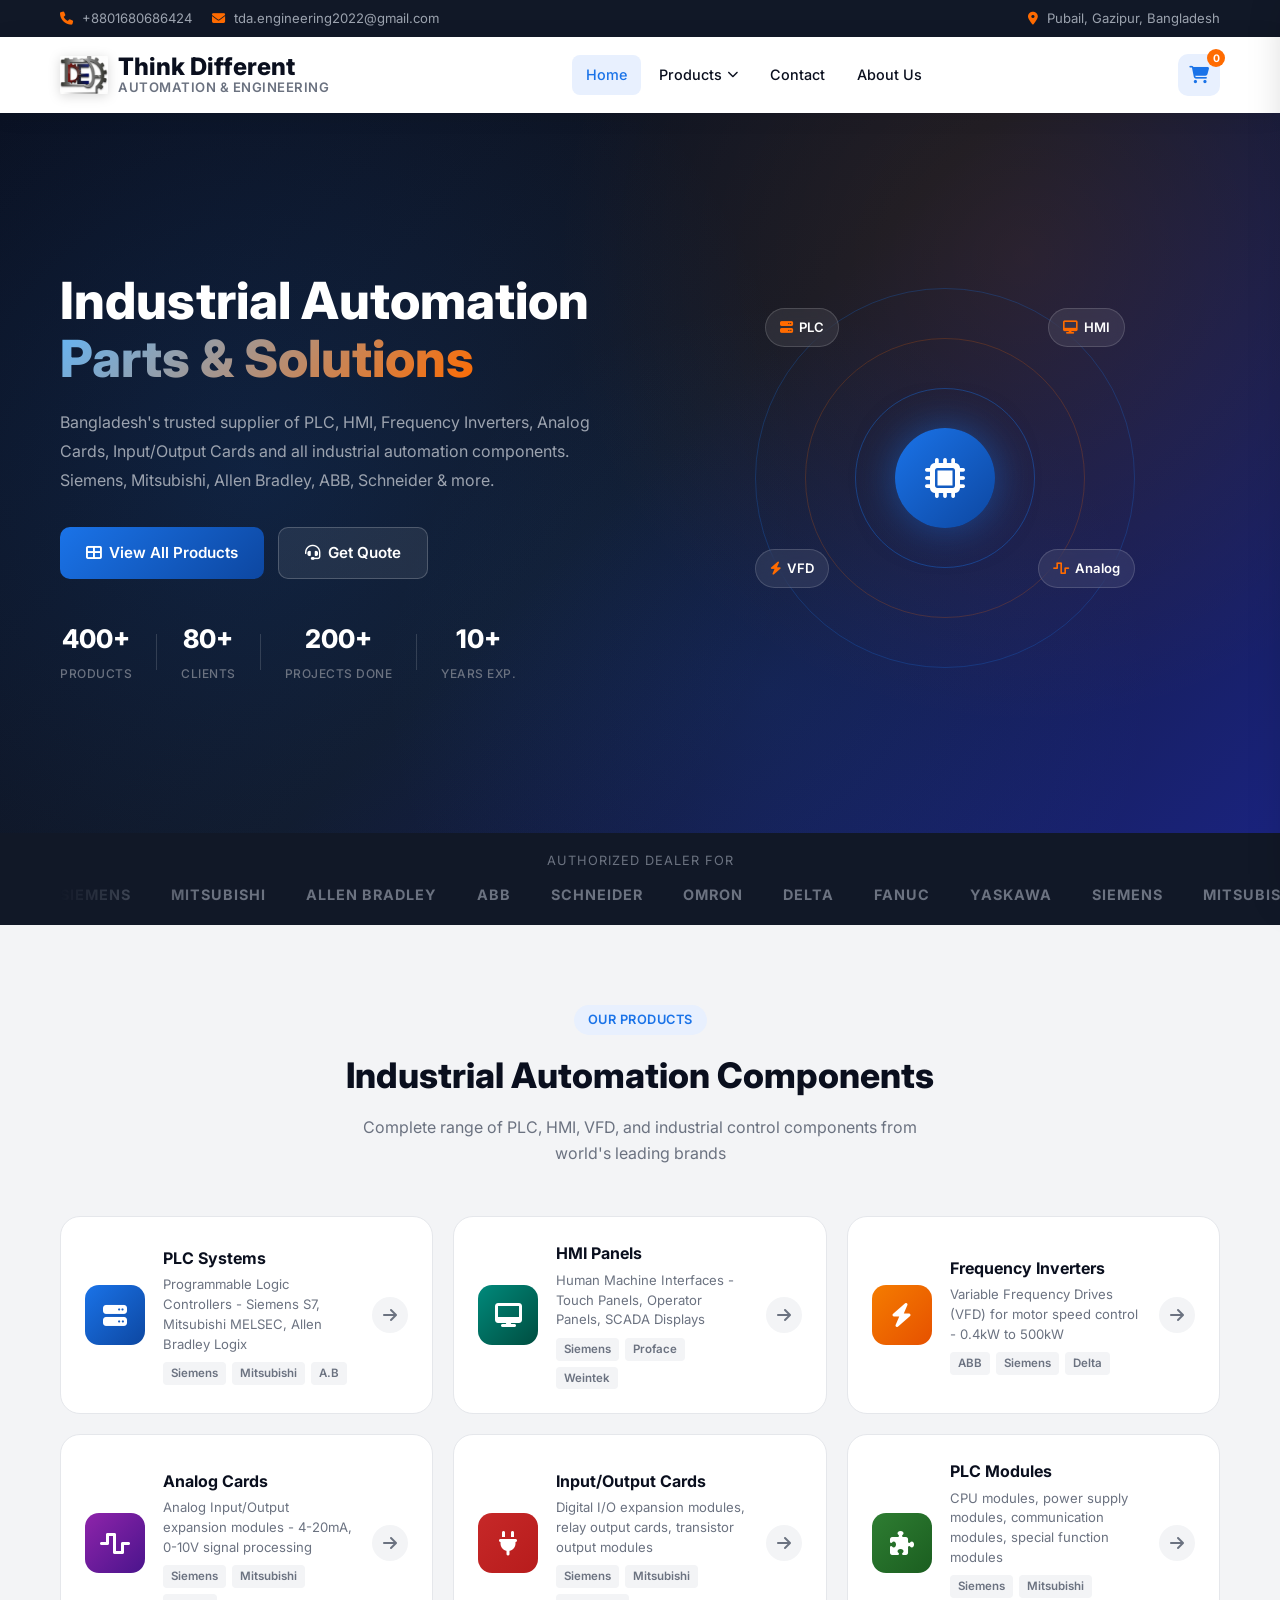
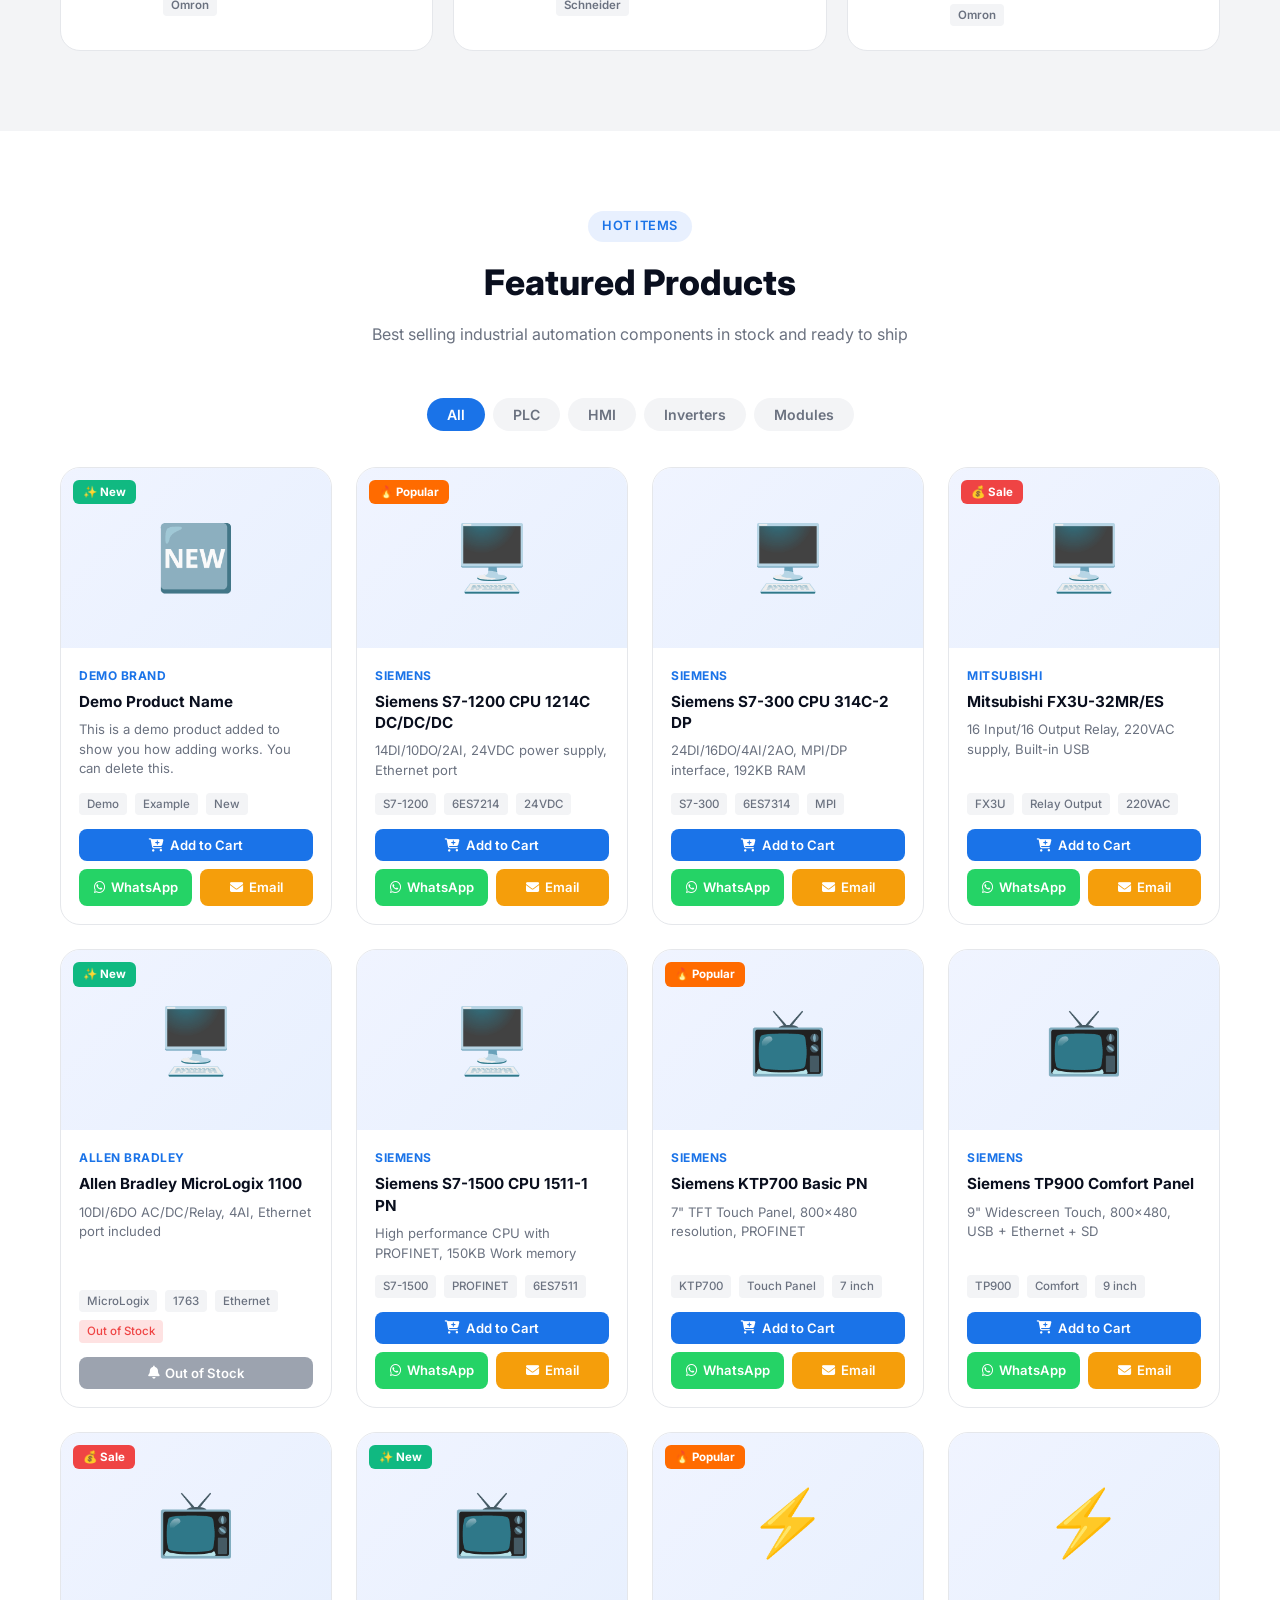
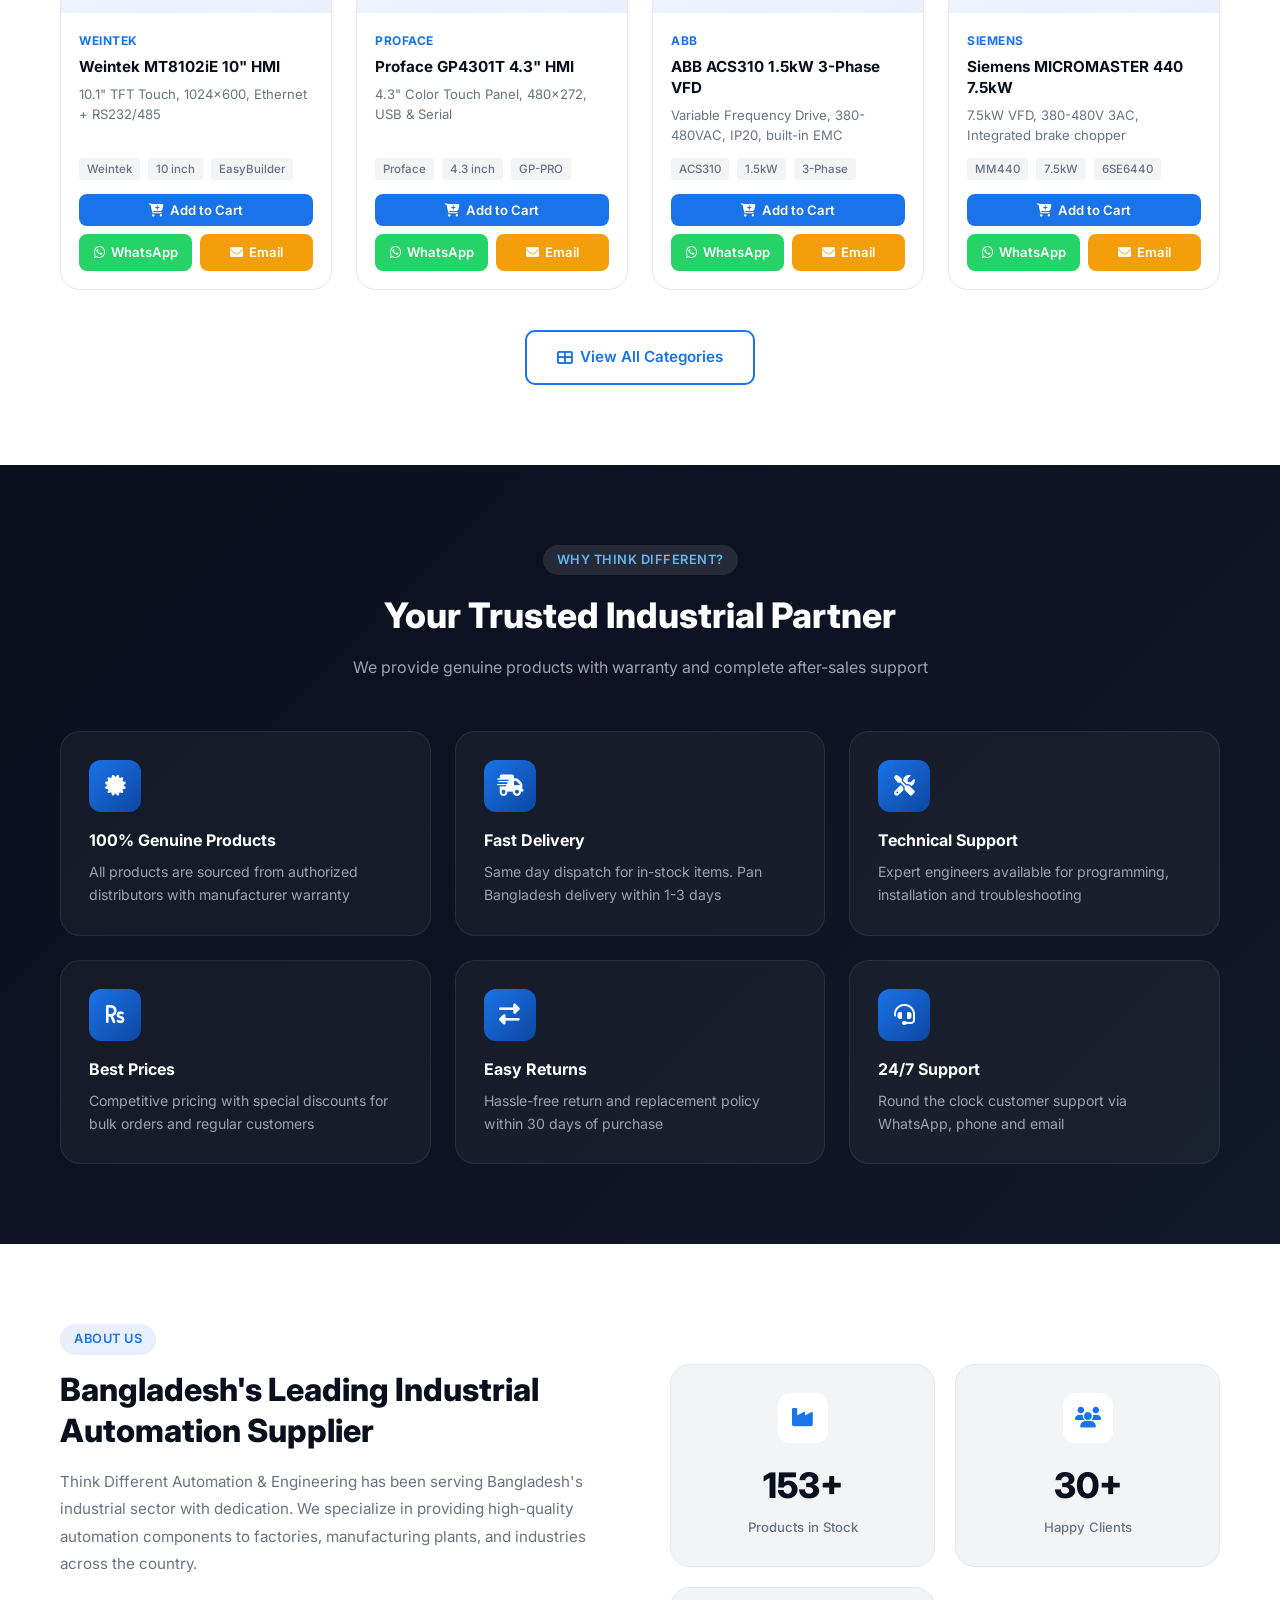
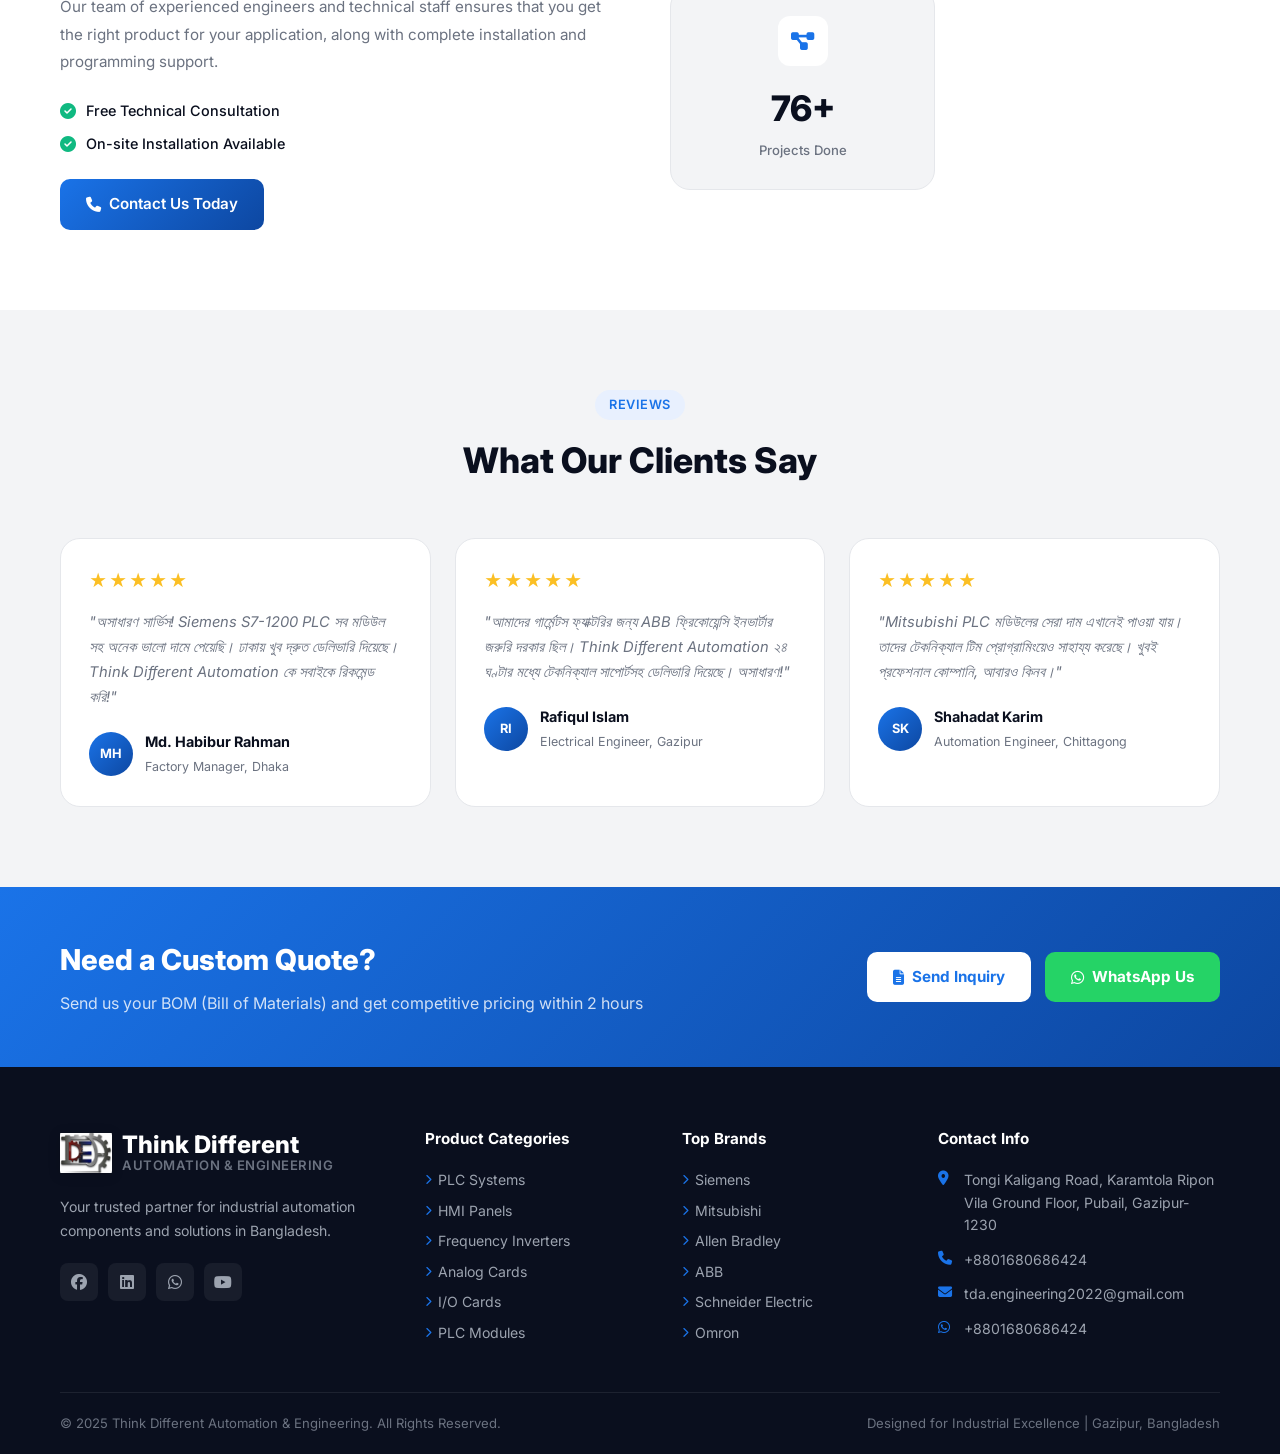
==== index.html @ ac88e345 "Fix bugs: duplicate div, missing section tag, add About Us nav, fix Maps link" ====
<!DOCTYPE html>
<html lang="en">

<head>
    <meta charset="UTF-8">
    <meta name="viewport" content="width=device-width, initial-scale=1.0">
    <title>Think Different Automation & Engineering - PLC, HMI & Industrial Automation Parts</title>
    <link rel="stylesheet" href="css/style.css">
    <link rel="stylesheet" href="https://cdn.jsdelivr.net/npm/@fortawesome/fontawesome-free@6.4.0/css/all.min.css">
    <link href="https://fonts.googleapis.com/css2?family=Inter:wght@300;400;500;600;700;800&display=swap"
        rel="stylesheet">
</head>

<body>

    <!-- Top Bar -->
    <div class="top-bar">
        <div class="container">
            <div class="top-bar-left">
                <span><i class="fas fa-phone"></i> +8801680686424</span>
                <span><i class="fas fa-envelope"></i> tda.engineering2022@gmail.com</span>
            </div>
            <div class="top-bar-right">
                <span><i class="fas fa-map-marker-alt"></i> Pubail, Gazipur, Bangladesh</span>

            </div>
        </div>
    </div>

    <!-- Header -->
    <header class="header" id="header">
        <div class="container">
            <div class="header-inner">
                <div class="logo">
                    <img src="images/logo.png" alt="Think Different Automation & Engineering Logo" class="logo-img">
                    <div class="logo-text">
                        <span class="logo-main">Think Different</span>
                        <span class="logo-sub">Automation & Engineering</span>
                    </div>
                </div>

                <nav class="navbar" id="navbar">
                    <ul class="nav-list">
                        <li><a href="index.html" class="nav-link active">Home</a></li>
                        <li class="dropdown">
                            <a href="#categories" class="nav-link">Products <i class="fas fa-chevron-down"></i></a>
                            <ul class="dropdown-menu">
                                <li><a href="#categories"><i class="fas fa-server"></i> PLC Systems</a></li>
                                <li><a href="#categories"><i class="fas fa-desktop"></i> HMI Panels</a></li>
                                <li><a href="#categories"><i class="fas fa-bolt"></i> Frequency
                                        Inverters</a></li>
                                <li><a href="#categories"><i class="fas fa-wave-square"></i> Analog
                                        Cards</a></li>
                                <li><a href="#categories"><i class="fas fa-plug"></i> Input/Output Cards</a>
                                </li>
                                <li><a href="#categories"><i class="fas fa-puzzle-piece"></i> PLC
                                        Modules</a></li>
                            </ul>
                        </li>
                        <li><a href="contact.html" class="nav-link">Contact</a></li>
                        <li><a href="#about" class="nav-link">About Us</a></li>
                    </ul>
                </nav>

                <div class="header-actions">
                    <button class="cart-btn" onclick="toggleCart()">
                        <i class="fas fa-shopping-cart"></i>
                        <span class="cart-count" id="cart-count">0</span>
                    </button>
                    <button class="menu-toggle" id="menu-toggle" onclick="toggleMenu()">
                        <i class="fas fa-bars"></i>
                    </button>
                </div>
            </div>
        </div>
    </header>

    <!-- Cart Sidebar -->
    <div class="cart-overlay" id="cart-overlay" onclick="toggleCart()"></div>
    <div class="cart-sidebar" id="cart-sidebar">
        <div class="cart-header">
            <h3><i class="fas fa-shopping-cart"></i> Your Cart</h3>
            <button onclick="toggleCart()"><i class="fas fa-times"></i></button>
        </div>
        <div class="cart-items" id="cart-items">
            <div class="cart-empty">
                <i class="fas fa-box-open"></i>
                <p>Your cart is empty</p>
            </div>
        </div>
        <div class="cart-footer" id="cart-footer" style="display:none;">
            <div class="cart-total">
                <span>Total:</span>
                <span id="cart-total-price">BDT 0</span>
            </div>
            <button class="btn-checkout" onclick="requestQuote()">
                <i class="fas fa-file-invoice"></i> Request Quote
            </button>
        </div>
    </div>

    <!-- Hero Section -->
    <section class="hero">
        <div class="hero-bg-animation"></div>
        <div class="container">
            <div class="hero-content">
                <div class="hero-badge" style="display:none;">
                    <i class="fas fa-certificate"></i> Authorized Dealer & Distributor
                </div>
                <h1 class="hero-title">
                    Industrial Automation<br>
                    <span class="gradient-text">Parts & Solutions</span>
                </h1>
                <p class="hero-desc">
                    Bangladesh's trusted supplier of PLC, HMI, Frequency Inverters, Analog Cards,
                    Input/Output Cards and all industrial automation components.
                    Siemens, Mitsubishi, Allen Bradley, ABB, Schneider & more.
                </p>
                <div class="hero-btns">
                    <a href="#categories" class="btn-primary">
                        <i class="fas fa-th-large"></i> View All Products
                    </a>
                    <a href="contact.html" class="btn-secondary">
                        <i class="fas fa-headset"></i> Get Quote
                    </a>
                </div>
                <div class="hero-stats">
                    <div class="stat">
                        <span class="stat-num">400+</span>
                        <span class="stat-label">Products</span>
                    </div>
                    <div class="stat-divider"></div>
                    <div class="stat">
                        <span class="stat-num">80+</span>
                        <span class="stat-label">Clients</span>
                    </div>
                    <div class="stat-divider"></div>
                    <div class="stat">
                        <span class="stat-num">200+</span>
                        <span class="stat-label">Projects Done</span>
                    </div>
                    <div class="stat-divider"></div>
                    <div class="stat">
                        <span class="stat-num">10+</span>
                        <span class="stat-label">Years Exp.</span>
                    </div>
                </div>
            </div>
            <div class="hero-visual">
                <div class="hero-circle">
                    <div class="circle-ring ring1"></div>
                    <div class="circle-ring ring2"></div>
                    <div class="circle-ring ring3"></div>
                    <div class="hero-icon-center">
                        <i class="fas fa-microchip"></i>
                    </div>
                    <div class="floating-badge fb1"><i class="fas fa-server"></i> PLC</div>
                    <div class="floating-badge fb2"><i class="fas fa-desktop"></i> HMI</div>
                    <div class="floating-badge fb3"><i class="fas fa-bolt"></i> VFD</div>
                    <div class="floating-badge fb4"><i class="fas fa-wave-square"></i> Analog</div>
                </div>
            </div>
        </div>
    </section>

    <!-- Brands Bar -->
    <section class="brands-bar">
        <div class="container">
            <p class="brands-title">Authorized Dealer For</p>
            <div class="brands-scroll">
                <div class="brand-item">Siemens</div>
                <div class="brand-item">Mitsubishi</div>
                <div class="brand-item">Allen Bradley</div>
                <div class="brand-item">ABB</div>
                <div class="brand-item">Schneider</div>
                <div class="brand-item">Omron</div>
                <div class="brand-item">Delta</div>
                <div class="brand-item">Fanuc</div>
                <div class="brand-item">Yaskawa</div>
                <div class="brand-item">Siemens</div>
                <div class="brand-item">Mitsubishi</div>
                <div class="brand-item">Allen Bradley</div>
            </div>
        </div>
    </section>

    <!-- Product Categories -->
    <section class="categories" id="categories">
        <div class="container">
            <div class="section-header">
                <span class="section-badge">Our Products</span>
                <h2>Industrial Automation Components</h2>
                <p>Complete range of PLC, HMI, VFD, and industrial control components from world's leading brands</p>
            </div>
            <div class="categories-grid">

                <div class="cat-card" onclick="window.location='#categories'">
                    <div class="cat-icon" style="background: linear-gradient(135deg, #1a73e8, #0d47a1)">
                        <i class="fas fa-server"></i>
                    </div>
                    <div class="cat-info">
                        <h3>PLC Systems</h3>
                        <p>Programmable Logic Controllers - Siemens S7, Mitsubishi MELSEC, Allen Bradley Logix</p>
                        <div class="cat-brands">
                            <span>Siemens</span><span>Mitsubishi</span><span>A.B</span>
                        </div>
                    </div>
                    <div class="cat-arrow"><i class="fas fa-arrow-right"></i></div>
                </div>

                <div class="cat-card" onclick="window.location='#categories'">
                    <div class="cat-icon" style="background: linear-gradient(135deg, #00897b, #004d40)">
                        <i class="fas fa-desktop"></i>
                    </div>
                    <div class="cat-info">
                        <h3>HMI Panels</h3>
                        <p>Human Machine Interfaces - Touch Panels, Operator Panels, SCADA Displays</p>
                        <div class="cat-brands">
                            <span>Siemens</span><span>Proface</span><span>Weintek</span>
                        </div>
                    </div>
                    <div class="cat-arrow"><i class="fas fa-arrow-right"></i></div>
                </div>

                <div class="cat-card" onclick="window.location='#categories'">
                    <div class="cat-icon" style="background: linear-gradient(135deg, #f57c00, #e65100)">
                        <i class="fas fa-bolt"></i>
                    </div>
                    <div class="cat-info">
                        <h3>Frequency Inverters</h3>
                        <p>Variable Frequency Drives (VFD) for motor speed control - 0.4kW to 500kW</p>
                        <div class="cat-brands">
                            <span>ABB</span><span>Siemens</span><span>Delta</span>
                        </div>
                    </div>
                    <div class="cat-arrow"><i class="fas fa-arrow-right"></i></div>
                </div>

                <div class="cat-card" onclick="window.location='#categories'">
                    <div class="cat-icon" style="background: linear-gradient(135deg, #8e24aa, #4a148c)">
                        <i class="fas fa-wave-square"></i>
                    </div>
                    <div class="cat-info">
                        <h3>Analog Cards</h3>
                        <p>Analog Input/Output expansion modules - 4-20mA, 0-10V signal processing</p>
                        <div class="cat-brands">
                            <span>Siemens</span><span>Mitsubishi</span><span>Omron</span>
                        </div>
                    </div>
                    <div class="cat-arrow"><i class="fas fa-arrow-right"></i></div>
                </div>

                <div class="cat-card" onclick="window.location='#categories'">
                    <div class="cat-icon" style="background: linear-gradient(135deg, #c62828, #b71c1c)">
                        <i class="fas fa-plug"></i>
                    </div>
                    <div class="cat-info">
                        <h3>Input/Output Cards</h3>
                        <p>Digital I/O expansion modules, relay output cards, transistor output modules</p>
                        <div class="cat-brands">
                            <span>Siemens</span><span>Mitsubishi</span><span>Schneider</span>
                        </div>
                    </div>
                    <div class="cat-arrow"><i class="fas fa-arrow-right"></i></div>
                </div>

                <div class="cat-card" onclick="window.location='#categories'">
                    <div class="cat-icon" style="background: linear-gradient(135deg, #2e7d32, #1b5e20)">
                        <i class="fas fa-puzzle-piece"></i>
                    </div>
                    <div class="cat-info">
                        <h3>PLC Modules</h3>
                        <p>CPU modules, power supply modules, communication modules, special function modules</p>
                        <div class="cat-brands">
                            <span>Siemens</span><span>Mitsubishi</span><span>Omron</span>
                        </div>
                    </div>
                    <div class="cat-arrow"><i class="fas fa-arrow-right"></i></div>
                </div>

            </div>
        </div>
    </section>

    <!-- Featured Products -->
    <section class="featured-products" id="products">
        <div class="container">
            <div class="section-header">
                <span class="section-badge">Hot Items</span>
                <h2>Featured Products</h2>
                <p>Best selling industrial automation components in stock and ready to ship</p>
            </div>
            <div class="filter-tabs">
                <button class="filter-btn active" data-filter="all">All</button>
                <button class="filter-btn" data-filter="plc">PLC</button>
                <button class="filter-btn" data-filter="hmi">HMI</button>
                <button class="filter-btn" data-filter="inverter">Inverters</button>
                <button class="filter-btn" data-filter="module">Modules</button>
            </div>
            <div class="products-grid" id="products-grid">
                <!-- Products are loaded by JS -->
            </div>
            <div class="view-all-wrap">
                <a href="#categories" class="btn-outline">
                    <i class="fas fa-th-large"></i> View All Categories
                </a>
            </div>
        </div>
    </section>

    <!-- Why Choose Us -->
    <section class="why-us">
        <div class="container">
            <div class="section-header light">
                <span class="section-badge">Why Think Different?</span>
                <h2>Your Trusted Industrial Partner</h2>
                <p>We provide genuine products with warranty and complete after-sales support</p>
            </div>
            <div class="features-grid">
                <div class="feature-card">
                    <div class="feature-icon"><i class="fas fa-certificate"></i></div>
                    <h3>100% Genuine Products</h3>
                    <p>All products are sourced from authorized distributors with manufacturer warranty</p>
                </div>
                <div class="feature-card">
                    <div class="feature-icon"><i class="fas fa-shipping-fast"></i></div>
                    <h3>Fast Delivery</h3>
                    <p>Same day dispatch for in-stock items. Pan Bangladesh delivery within 1-3 days</p>
                </div>
                <div class="feature-card">
                    <div class="feature-icon"><i class="fas fa-tools"></i></div>
                    <h3>Technical Support</h3>
                    <p>Expert engineers available for programming, installation and troubleshooting</p>
                </div>
                <div class="feature-card">
                    <div class="feature-icon"><i class="fas fa-rupee-sign"></i></div>
                    <h3>Best Prices</h3>
                    <p>Competitive pricing with special discounts for bulk orders and regular customers</p>
                </div>
                <div class="feature-card">
                    <div class="feature-icon"><i class="fas fa-exchange-alt"></i></div>
                    <h3>Easy Returns</h3>
                    <p>Hassle-free return and replacement policy within 30 days of purchase</p>
                </div>
                <div class="feature-card">
                    <div class="feature-icon"><i class="fas fa-headset"></i></div>
                    <h3>24/7 Support</h3>
                    <p>Round the clock customer support via WhatsApp, phone and email</p>
                </div>
            </div>
        </div>
    </section>

    <!-- About Section -->
    <section class="about" id="about">
        <div class="container">
            <div class="about-grid">
                <div class="about-content">
                    <span class="section-badge">About Us</span>
                    <h2>Bangladesh's Leading Industrial Automation Supplier</h2>
                    <p>Think Different Automation & Engineering has been serving Bangladesh's industrial sector with
                        dedication. We specialize in providing high-quality automation components to factories,
                        manufacturing plants, and industries across the country.</p>
                    <p>Our team of experienced engineers and technical staff ensures that you get the right product for
                        your application, along with complete installation and programming support.</p>
                    <div class="about-highlights">
                        <div class="highlight" style="display:none;">
                            <i class="fas fa-check-circle"></i>
                            <span>ISO Certified Company</span>
                        </div>
                        <div class="highlight" style="display:none;">
                            <i class="fas fa-check-circle"></i>
                            <span>Authorized Siemens & Mitsubishi Dealer</span>
                        </div>
                        <div class="highlight">
                            <i class="fas fa-check-circle"></i>
                            <span>Free Technical Consultation</span>
                        </div>
                        <div class="highlight">
                            <i class="fas fa-check-circle"></i>
                            <span>On-site Installation Available</span>
                        </div>
                    </div>
                    <a href="contact.html" class="btn-primary">
                        <i class="fas fa-phone"></i> Contact Us Today
                    </a>
                </div>
                <div class="about-stats-grid">
                    <div class="about-stat-card">
                        <div class="about-stat-icon"><i class="fas fa-industry"></i></div>
                        <div class="about-stat-num" data-target="400">0</div>
                        <div class="about-stat-label">Products in Stock</div>
                    </div>
                    <div class="about-stat-card">
                        <div class="about-stat-icon"><i class="fas fa-users"></i></div>
                        <div class="about-stat-num" data-target="80">0</div>
                        <div class="about-stat-label">Happy Clients</div>
                    </div>
                    <div class="about-stat-card">
                        <div class="about-stat-icon"><i class="fas fa-project-diagram"></i></div>
                        <div class="about-stat-num" data-target="200">0</div>
                        <div class="about-stat-label">Projects Done</div>
                    </div>
                </div>
            </div>
        </div>
    </section>

    <!-- Testimonials -->
    <section class="testimonials">
        <div class="container">
            <div class="section-header">
                <span class="section-badge">Reviews</span>
                <h2>What Our Clients Say</h2>
            </div>
            <div class="testimonials-grid">
                <div class="testimonial-card">
                    <div class="stars">★★★★★</div>
                    <p>"অসাধারণ সার্ভিস! Siemens S7-1200 PLC সব মডিউল সহ অনেক ভালো দামে পেয়েছি। ঢাকায় খুব দ্রুত
                        ডেলিভারি দিয়েছে। Think Different Automation কে সবাইকে রিকমেন্ড করি!"</p>
                    <div class="testimonial-author">
                        <div class="author-avatar">MH</div>
                        <div>
                            <strong>Md. Habibur Rahman</strong>
                            <span>Factory Manager, Dhaka</span>
                        </div>
                    </div>
                </div>
                <div class="testimonial-card">
                    <div class="stars">★★★★★</div>
                    <p>"আমাদের গার্মেন্টস ফ্যাক্টরির জন্য ABB ফ্রিকোয়েন্সি ইনভার্টার জরুরি দরকার ছিল। Think Different
                        Automation ২৪ ঘণ্টার মধ্যে টেকনিক্যাল সাপোর্টসহ ডেলিভারি দিয়েছে। অসাধারণ!"</p>
                    <div class="testimonial-author">
                        <div class="author-avatar">RI</div>
                        <div>
                            <strong>Rafiqul Islam</strong>
                            <span>Electrical Engineer, Gazipur</span>
                        </div>
                    </div>
                </div>
                <div class="testimonial-card">
                    <div class="stars">★★★★★</div>
                    <p>"Mitsubishi PLC মডিউলের সেরা দাম এখানেই পাওয়া যায়। তাদের টেকনিক্যাল টিম প্রোগ্রামিংয়েও সাহায্য
                        করেছে। খুবই প্রফেশনাল কোম্পানি, আবারও কিনব।"</p>
                    <div class="testimonial-author">
                        <div class="author-avatar">SK</div>
                        <div>
                            <strong>Shahadat Karim</strong>
                            <span>Automation Engineer, Chittagong</span>
                        </div>
                    </div>
                </div>
            </div>
        </div>
    </section>

    <!-- CTA Banner -->
    <section class="cta-banner">
        <div class="container">
            <div class="cta-content">
                <div class="cta-text">
                    <h2>Need a Custom Quote?</h2>
                    <p>Send us your BOM (Bill of Materials) and get competitive pricing within 2 hours</p>
                </div>
                <div class="cta-actions">
                    <a href="contact.html" class="btn-white">
                        <i class="fas fa-file-alt"></i> Send Inquiry
                    </a>
                    <a href="https://wa.me/8801680686424" class="btn-whatsapp" target="_blank">
                        <i class="fab fa-whatsapp"></i> WhatsApp Us
                    </a>
                </div>
            </div>
        </div>
    </section>

    <!-- Footer -->
    <footer class="footer">
        <div class="container">
            <div class="footer-grid">
                <div class="footer-brand">
                    <div class="logo">
                        <img src="images/logo.png" alt="Think Different Automation & Engineering Logo" class="logo-img">
                        <div class="logo-text">
                            <span class="logo-main">Think Different</span>
                            <span class="logo-sub">Automation & Engineering</span>
                        </div>
                    </div>
                    <p>Your trusted partner for industrial automation components and solutions in Bangladesh.</p>
                    <div class="social-links">
                        <a href="#"><i class="fab fa-facebook"></i></a>
                        <a href="#"><i class="fab fa-linkedin"></i></a>
                        <a href="#"><i class="fab fa-whatsapp"></i></a>
                        <a href="#"><i class="fab fa-youtube"></i></a>
                    </div>
                </div>

                <div class="footer-links">
                    <h4>Product Categories</h4>
                    <ul>
                        <li><a href="#categories"><i class="fas fa-chevron-right"></i> PLC Systems</a></li>
                        <li><a href="#categories"><i class="fas fa-chevron-right"></i> HMI Panels</a></li>
                        <li><a href="#categories"><i class="fas fa-chevron-right"></i> Frequency
                                Inverters</a></li>
                        <li><a href="#categories"><i class="fas fa-chevron-right"></i> Analog Cards</a>
                        </li>
                        <li><a href="#categories"><i class="fas fa-chevron-right"></i> I/O Cards</a></li>
                        <li><a href="#categories"><i class="fas fa-chevron-right"></i> PLC Modules</a></li>
                    </ul>
                </div>

                <div class="footer-links">
                    <h4>Top Brands</h4>
                    <ul>
                        <li><a href="#"><i class="fas fa-chevron-right"></i> Siemens</a></li>
                        <li><a href="#"><i class="fas fa-chevron-right"></i> Mitsubishi</a></li>
                        <li><a href="#"><i class="fas fa-chevron-right"></i> Allen Bradley</a></li>
                        <li><a href="#"><i class="fas fa-chevron-right"></i> ABB</a></li>
                        <li><a href="#"><i class="fas fa-chevron-right"></i> Schneider Electric</a></li>
                        <li><a href="#"><i class="fas fa-chevron-right"></i> Omron</a></li>
                    </ul>
                </div>

                <div class="footer-contact">
                    <h4>Contact Info</h4>
                    <div class="contact-item">
                        <i class="fas fa-map-marker-alt"></i>
                        <span>Tongi Kaligang Road, Karamtola Ripon Vila Ground Floor, Pubail, Gazipur-1230</span>
                    </div>
                    <div class="contact-item">
                        <i class="fas fa-phone"></i>
                        <span>+8801680686424</span>
                    </div>
                    <div class="contact-item">
                        <i class="fas fa-envelope"></i>
                        <span>tda.engineering2022@gmail.com</span>
                    </div>
                    <div class="contact-item">
                        <i class="fab fa-whatsapp"></i>
                        <span>+8801680686424</span>
                    </div>
                </div>
            </div>

            <div class="footer-bottom">
                <p>&copy; 2025 Think Different Automation & Engineering. All Rights Reserved.</p>
                <p>Designed for Industrial Excellence | Gazipur, Bangladesh</p>
            </div>
        </div>
    </footer>

    <!-- Scroll To Top -->
    <button class="scroll-top" id="scroll-top" onclick="window.scrollTo({top:0, behavior:'smooth'})">
        <i class="fas fa-arrow-up"></i>
    </button>

    <!-- Quote Modal -->
    <div class="modal-overlay" id="modal-overlay">
        <div class="modal">
            <div class="modal-header">
                <h3><i class="fas fa-file-invoice"></i> Request a Quote</h3>
                <button onclick="closeModal()"><i class="fas fa-times"></i></button>
            </div>
            <div class="modal-body">
                <p>Your cart items will be sent as a quote request:</p>
                <div id="modal-cart-list"></div>
                <form id="quote-form">
                    <div class="form-row">
                        <div class="form-group">
                            <label>Full Name *</label>
                            <input type="text" placeholder="Your name" required>
                        </div>
                        <div class="form-group">
                            <label>Phone / WhatsApp *</label>
                            <input type="tel" placeholder="+880-XXXXXXXXXXX" required>
                        </div>
                    </div>
                    <div class="form-group">
                        <label>Email</label>
                        <input type="email" placeholder="your@email.com">
                    </div>
                    <div class="form-group">
                        <label>Company Name</label>
                        <input type="text" placeholder="Company name">
                    </div>
                    <div class="form-group">
                        <label>Additional Notes</label>
                        <textarea placeholder="Delivery location, urgency, special requirements..."></textarea>
                    </div>
                    <button type="submit" class="btn-primary" style="width:100%">
                        <i class="fas fa-paper-plane"></i> Submit Quote Request
                    </button>
                </form>
            </div>
        </div>
    </div>

    <script src="js/products-data.js"></script>
    <script src="js/main.js"></script>
</body>

</html>
---- css/style.css ----
/* ===== ROOT VARIABLES ===== */
:root {
    --primary: #1a73e8;
    --primary-dark: #0d47a1;
    --primary-light: #e8f0fe;
    --accent: #ff6b00;
    --accent-dark: #e65100;
    --dark: #0a0f1e;
    --dark2: #111827;
    --dark3: #1f2937;
    --gray: #6b7280;
    --gray-light: #f3f4f6;
    --white: #ffffff;
    --border: #e5e7eb;
    --success: #10b981;
    --shadow: 0 4px 24px rgba(0,0,0,0.08);
    --shadow-lg: 0 12px 40px rgba(0,0,0,0.15);
    --radius: 12px;
    --radius-lg: 20px;
    --transition: all 0.3s ease;
}

/* ===== RESET ===== */
*, *::before, *::after { box-sizing: border-box; margin: 0; padding: 0; }
html { scroll-behavior: smooth; }
body {
    font-family: 'Inter', sans-serif;
    background: var(--white);
    color: var(--dark);
    line-height: 1.6;
    overflow-x: hidden;
}
a { text-decoration: none; color: inherit; transition: var(--transition); }
ul { list-style: none; }
img { max-width: 100%; }
button { cursor: pointer; border: none; outline: none; background: none; font-family: inherit; }

.container {
    max-width: 1200px;
    margin: 0 auto;
    padding: 0 20px;
}

/* ===== TOP BAR ===== */
.top-bar {
    background: var(--dark2);
    padding: 8px 0;
    font-size: 0.82rem;
    color: #9ca3af;
}
.top-bar .container {
    display: flex;
    justify-content: space-between;
    align-items: center;
    gap: 10px;
    flex-wrap: wrap;
}
.top-bar-left, .top-bar-right {
    display: flex;
    gap: 20px;
    align-items: center;
}
.top-bar span i {
    margin-right: 5px;
    color: var(--accent);
}

/* ===== HEADER ===== */
.header {
    position: sticky;
    top: 0;
    z-index: 1000;
    background: var(--white);
    box-shadow: 0 2px 20px rgba(0,0,0,0.1);
    transition: var(--transition);
}
.header.scrolled {
    box-shadow: 0 4px 30px rgba(0,0,0,0.15);
}
.header-inner {
    display: flex;
    align-items: center;
    justify-content: space-between;
    gap: 20px;
    padding: 14px 0;
}

/* Logo */
.logo {
    display: flex;
    align-items: center;
    gap: 10px;
    flex-shrink: 0;
}
.logo-icon {
    width: 44px;
    height: 44px;
    background: linear-gradient(135deg, var(--primary), var(--primary-dark));
    border-radius: 10px;
    display: flex;
    align-items: center;
    justify-content: center;
    color: white;
    font-size: 1.3rem;
}
/* Logo Image */
.logo-img {
    width: 48px;
    height: 48px;
    object-fit: contain;
    border-radius: 8px;
    flex-shrink: 0;
    filter: drop-shadow(0 2px 6px rgba(0,0,0,0.15));
    transition: var(--transition);
}
.logo:hover .logo-img {
    transform: scale(1.05);
    filter: drop-shadow(0 4px 10px rgba(0,0,0,0.25));
}
/* Footer logo image - slightly larger */
.footer .logo-img {
    width: 52px;
    height: 52px;
}

.logo-text {
    display: flex;
    flex-direction: column;
    line-height: 1.2;
}
.logo-main {
    font-size: 1.5rem;
    font-weight: 800;
    color: var(--dark);
    line-height: 1.1;
}
.logo-sub {
    font-size: 0.82rem;
    color: var(--gray);
    font-weight: 600;
    letter-spacing: 0.5px;
    text-transform: uppercase;
}

/* Navbar */
.navbar { flex: 1; display: flex; justify-content: center; }
.nav-list {
    display: flex;
    align-items: center;
    gap: 4px;
}
.nav-link {
    padding: 8px 14px;
    border-radius: 8px;
    font-size: 0.9rem;
    font-weight: 500;
    color: var(--dark);
    transition: var(--transition);
    display: flex;
    align-items: center;
    gap: 5px;
}
.nav-link:hover, .nav-link.active {
    color: var(--primary);
    background: var(--primary-light);
}
.nav-link i { font-size: 0.7rem; }

/* Dropdown */
.dropdown { position: relative; }
.dropdown-menu {
    position: absolute;
    top: calc(100% + 8px);
    left: 0;
    background: var(--white);
    border-radius: var(--radius);
    box-shadow: var(--shadow-lg);
    min-width: 220px;
    padding: 8px;
    opacity: 0;
    pointer-events: none;
    transform: translateY(-10px);
    transition: var(--transition);
    border: 1px solid var(--border);
    z-index: 100;
}
.dropdown:hover .dropdown-menu {
    opacity: 1;
    pointer-events: all;
    transform: translateY(0);
}
.dropdown-menu li a {
    display: flex;
    align-items: center;
    gap: 10px;
    padding: 10px 12px;
    border-radius: 8px;
    font-size: 0.88rem;
    color: var(--dark);
    transition: var(--transition);
}
.dropdown-menu li a:hover {
    background: var(--primary-light);
    color: var(--primary);
}
.dropdown-menu li a i {
    width: 18px;
    text-align: center;
    color: var(--primary);
}

/* Header Actions */
.header-actions { display: flex; align-items: center; gap: 10px; }
.cart-btn {
    position: relative;
    width: 42px;
    height: 42px;
    background: var(--primary-light);
    border-radius: 10px;
    display: flex;
    align-items: center;
    justify-content: center;
    font-size: 1.1rem;
    color: var(--primary);
    transition: var(--transition);
}
.cart-btn:hover { background: var(--primary); color: white; }
.cart-count {
    position: absolute;
    top: -5px;
    right: -5px;
    background: var(--accent);
    color: white;
    font-size: 0.65rem;
    font-weight: 700;
    width: 18px;
    height: 18px;
    border-radius: 50%;
    display: flex;
    align-items: center;
    justify-content: center;
}
.menu-toggle {
    display: none;
    width: 42px;
    height: 42px;
    background: var(--gray-light);
    border-radius: 10px;
    align-items: center;
    justify-content: center;
    font-size: 1.1rem;
    color: var(--dark);
}

/* ===== CART SIDEBAR ===== */
.cart-overlay {
    position: fixed;
    inset: 0;
    background: rgba(0,0,0,0.4);
    z-index: 2000;
    opacity: 0;
    pointer-events: none;
    transition: var(--transition);
}
.cart-overlay.active {
    opacity: 1;
    pointer-events: all;
}
.cart-sidebar {
    position: fixed;
    top: 0;
    right: -420px;
    width: 400px;
    height: 100vh;
    background: var(--white);
    z-index: 2001;
    display: flex;
    flex-direction: column;
    box-shadow: -10px 0 40px rgba(0,0,0,0.2);
    transition: right 0.35s cubic-bezier(0.25, 0.46, 0.45, 0.94);
}
.cart-sidebar.open { right: 0; }
.cart-header {
    display: flex;
    justify-content: space-between;
    align-items: center;
    padding: 20px 24px;
    border-bottom: 1px solid var(--border);
    background: var(--dark2);
    color: white;
}
.cart-header h3 {
    font-size: 1.1rem;
    font-weight: 600;
    display: flex;
    align-items: center;
    gap: 8px;
}
.cart-header button {
    color: white;
    font-size: 1.2rem;
    opacity: 0.7;
    transition: var(--transition);
}
.cart-header button:hover { opacity: 1; }
.cart-items {
    flex: 1;
    overflow-y: auto;
    padding: 16px;
}
.cart-empty {
    display: flex;
    flex-direction: column;
    align-items: center;
    justify-content: center;
    height: 100%;
    color: var(--gray);
    gap: 12px;
}
.cart-empty i { font-size: 3rem; opacity: 0.3; }
.cart-item {
    display: flex;
    gap: 12px;
    padding: 14px;
    border: 1px solid var(--border);
    border-radius: var(--radius);
    margin-bottom: 10px;
    align-items: center;
}
.cart-item-icon {
    width: 44px;
    height: 44px;
    background: var(--primary-light);
    border-radius: 8px;
    display: flex;
    align-items: center;
    justify-content: center;
    font-size: 1.2rem;
    color: var(--primary);
    flex-shrink: 0;
}
.cart-item-info { flex: 1; min-width: 0; }
.cart-item-name {
    font-size: 0.85rem;
    font-weight: 600;
    color: var(--dark);
    white-space: nowrap;
    overflow: hidden;
    text-overflow: ellipsis;
}
.cart-item-price { font-size: 0.82rem; color: var(--primary); font-weight: 600; }
.cart-item-qty {
    display: flex;
    align-items: center;
    gap: 8px;
}
.qty-btn {
    width: 26px;
    height: 26px;
    background: var(--gray-light);
    border-radius: 6px;
    font-size: 0.9rem;
    display: flex;
    align-items: center;
    justify-content: center;
    transition: var(--transition);
    font-weight: 700;
}
.qty-btn:hover { background: var(--primary); color: white; }
.qty-num { font-size: 0.9rem; font-weight: 600; min-width: 20px; text-align: center; }
.cart-item-remove { color: #ef4444; font-size: 0.9rem; padding: 4px; transition: var(--transition); }
.cart-item-remove:hover { transform: scale(1.2); }
.cart-footer {
    padding: 16px 24px;
    border-top: 1px solid var(--border);
    background: var(--gray-light);
}
.cart-total {
    display: flex;
    justify-content: space-between;
    font-size: 1rem;
    font-weight: 700;
    margin-bottom: 12px;
}
.btn-checkout {
    width: 100%;
    padding: 12px;
    background: linear-gradient(135deg, var(--primary), var(--primary-dark));
    color: white;
    border-radius: 10px;
    font-size: 0.95rem;
    font-weight: 600;
    display: flex;
    align-items: center;
    justify-content: center;
    gap: 8px;
    transition: var(--transition);
}
.btn-checkout:hover { transform: translateY(-2px); box-shadow: 0 6px 20px rgba(26,115,232,0.4); }

/* ===== HERO SECTION ===== */
.hero {
    background: linear-gradient(135deg, #0a0f1e 0%, #111827 50%, #1a237e 100%);
    padding: 90px 0 80px;
    position: relative;
    overflow: hidden;
    min-height: 80vh;
    display: flex;
    align-items: center;
}
.hero-bg-animation {
    position: absolute;
    inset: 0;
    background: 
        radial-gradient(circle at 20% 50%, rgba(26,115,232,0.15) 0%, transparent 50%),
        radial-gradient(circle at 80% 20%, rgba(255,107,0,0.1) 0%, transparent 40%),
        radial-gradient(circle at 60% 80%, rgba(26,115,232,0.1) 0%, transparent 40%);
    pointer-events: none;
}
.hero .container {
    display: grid;
    grid-template-columns: 1fr 1fr;
    gap: 60px;
    align-items: center;
    position: relative;
    z-index: 1;
}
.hero-badge {
    display: inline-flex;
    align-items: center;
    gap: 6px;
    background: rgba(26,115,232,0.2);
    border: 1px solid rgba(26,115,232,0.4);
    color: #64b5f6;
    padding: 6px 14px;
    border-radius: 50px;
    font-size: 0.8rem;
    font-weight: 500;
    margin-bottom: 20px;
}
.hero-title {
    font-size: 3.2rem;
    font-weight: 800;
    color: white;
    line-height: 1.15;
    margin-bottom: 20px;
}
.gradient-text {
    background: linear-gradient(135deg, #64b5f6, var(--accent));
    -webkit-background-clip: text;
    -webkit-text-fill-color: transparent;
    background-clip: text;
}
.hero-desc {
    color: #9ca3af;
    font-size: 1rem;
    line-height: 1.8;
    margin-bottom: 32px;
}
.hero-btns {
    display: flex;
    gap: 14px;
    flex-wrap: wrap;
    margin-bottom: 40px;
}
.btn-primary {
    display: inline-flex;
    align-items: center;
    gap: 8px;
    padding: 13px 26px;
    background: linear-gradient(135deg, var(--primary), var(--primary-dark));
    color: white;
    border-radius: 10px;
    font-size: 0.95rem;
    font-weight: 600;
    transition: var(--transition);
    border: none;
}
.btn-primary:hover {
    transform: translateY(-3px);
    box-shadow: 0 10px 30px rgba(26,115,232,0.4);
    color: white;
}
.btn-secondary {
    display: inline-flex;
    align-items: center;
    gap: 8px;
    padding: 13px 26px;
    background: rgba(255,255,255,0.08);
    border: 1px solid rgba(255,255,255,0.2);
    color: white;
    border-radius: 10px;
    font-size: 0.95rem;
    font-weight: 600;
    transition: var(--transition);
}
.btn-secondary:hover {
    background: rgba(255,255,255,0.15);
    transform: translateY(-3px);
    color: white;
}
.hero-stats {
    display: flex;
    align-items: center;
    gap: 24px;
    flex-wrap: wrap;
}
.stat { text-align: center; }
.stat-num {
    display: block;
    font-size: 1.6rem;
    font-weight: 800;
    color: white;
}
.stat-label {
    font-size: 0.75rem;
    color: #6b7280;
    font-weight: 500;
    text-transform: uppercase;
    letter-spacing: 0.5px;
}
.stat-divider {
    width: 1px;
    height: 36px;
    background: rgba(255,255,255,0.15);
}

/* Hero Visual */
.hero-visual { display: flex; justify-content: center; align-items: center; }
.hero-circle {
    position: relative;
    width: 380px;
    height: 380px;
    display: flex;
    align-items: center;
    justify-content: center;
}
.circle-ring {
    position: absolute;
    border-radius: 50%;
    border: 1px solid rgba(26,115,232,0.25);
    animation: rotate 20s linear infinite;
}
.ring1 { width: 380px; height: 380px; animation-duration: 25s; }
.ring2 { width: 280px; height: 280px; animation-duration: 18s; animation-direction: reverse; border-color: rgba(255,107,0,0.2); }
.ring3 { width: 180px; height: 180px; animation-duration: 12s; border-color: rgba(26,115,232,0.4); }
@keyframes rotate { from { transform: rotate(0deg); } to { transform: rotate(360deg); } }
.hero-icon-center {
    width: 100px;
    height: 100px;
    background: linear-gradient(135deg, var(--primary), var(--primary-dark));
    border-radius: 50%;
    display: flex;
    align-items: center;
    justify-content: center;
    font-size: 2.5rem;
    color: white;
    box-shadow: 0 0 40px rgba(26,115,232,0.5);
    z-index: 2;
}
.floating-badge {
    position: absolute;
    background: rgba(255,255,255,0.08);
    backdrop-filter: blur(10px);
    border: 1px solid rgba(255,255,255,0.15);
    color: white;
    padding: 8px 14px;
    border-radius: 50px;
    font-size: 0.82rem;
    font-weight: 600;
    display: flex;
    align-items: center;
    gap: 6px;
    white-space: nowrap;
    z-index: 3;
    animation: float 3s ease-in-out infinite;
}
.floating-badge i { color: var(--accent); }
.fb1 { top: 20px; left: 10px; animation-delay: 0s; }
.fb2 { top: 20px; right: 10px; animation-delay: 0.8s; }
.fb3 { bottom: 80px; left: 0px; animation-delay: 1.6s; }
.fb4 { bottom: 80px; right: 0px; animation-delay: 2.4s; }
@keyframes float {
    0%, 100% { transform: translateY(0); }
    50% { transform: translateY(-8px); }
}

/* ===== BRANDS BAR ===== */
.brands-bar {
    background: var(--dark2);
    padding: 18px 0;
    overflow: hidden;
}
.brands-title {
    text-align: center;
    color: #6b7280;
    font-size: 0.8rem;
    text-transform: uppercase;
    letter-spacing: 1px;
    margin-bottom: 12px;
}
.brands-scroll {
    display: flex;
    gap: 40px;
    overflow: hidden;
    position: relative;
    mask-image: linear-gradient(90deg, transparent, black 10%, black 90%, transparent);
}
.brands-scroll {
    animation: scroll-brands 20s linear infinite;
    width: max-content;
}
@keyframes scroll-brands {
    from { transform: translateX(0); }
    to { transform: translateX(-50%); }
}
.brand-item {
    color: #6b7280;
    font-size: 0.9rem;
    font-weight: 700;
    letter-spacing: 1px;
    text-transform: uppercase;
    white-space: nowrap;
    transition: var(--transition);
}
.brand-item:hover { color: var(--primary); }

/* ===== SECTIONS ===== */
.section-header {
    text-align: center;
    margin-bottom: 50px;
}
.section-badge {
    display: inline-block;
    background: var(--primary-light);
    color: var(--primary);
    padding: 5px 14px;
    border-radius: 50px;
    font-size: 0.8rem;
    font-weight: 600;
    letter-spacing: 0.5px;
    margin-bottom: 12px;
    text-transform: uppercase;
}
.section-header h2 {
    font-size: 2.2rem;
    font-weight: 800;
    color: var(--dark);
    margin-bottom: 12px;
}
.section-header p { color: var(--gray); font-size: 1rem; max-width: 580px; margin: 0 auto; }
.section-header.light h2 { color: white; }
.section-header.light p { color: #9ca3af; }
.section-header.light .section-badge {
    background: rgba(255,255,255,0.1);
    color: #64b5f6;
}

/* ===== CATEGORIES ===== */
.categories { padding: 80px 0; background: var(--gray-light); }
.categories-grid {
    display: grid;
    grid-template-columns: repeat(auto-fit, minmax(340px, 1fr));
    gap: 20px;
}
.cat-card {
    background: var(--white);
    border-radius: var(--radius-lg);
    padding: 24px;
    display: flex;
    align-items: center;
    gap: 18px;
    cursor: pointer;
    transition: var(--transition);
    border: 1px solid var(--border);
    position: relative;
    overflow: hidden;
}
.cat-card::after {
    content: '';
    position: absolute;
    inset: 0;
    background: linear-gradient(135deg, rgba(26,115,232,0.02), transparent);
    opacity: 0;
    transition: var(--transition);
}
.cat-card:hover {
    transform: translateY(-4px);
    box-shadow: var(--shadow-lg);
    border-color: rgba(26,115,232,0.2);
}
.cat-card:hover::after { opacity: 1; }
.cat-icon {
    width: 60px;
    height: 60px;
    border-radius: 14px;
    display: flex;
    align-items: center;
    justify-content: center;
    font-size: 1.5rem;
    color: white;
    flex-shrink: 0;
}
.cat-info { flex: 1; min-width: 0; }
.cat-info h3 { font-size: 1rem; font-weight: 700; color: var(--dark); margin-bottom: 4px; }
.cat-info p { font-size: 0.82rem; color: var(--gray); line-height: 1.5; margin-bottom: 8px; }
.cat-brands {
    display: flex;
    gap: 6px;
    flex-wrap: wrap;
}
.cat-brands span {
    background: var(--gray-light);
    color: var(--gray);
    padding: 2px 8px;
    border-radius: 4px;
    font-size: 0.72rem;
    font-weight: 600;
}
.cat-arrow {
    width: 36px;
    height: 36px;
    background: var(--gray-light);
    border-radius: 50%;
    display: flex;
    align-items: center;
    justify-content: center;
    color: var(--gray);
    flex-shrink: 0;
    transition: var(--transition);
}
.cat-card:hover .cat-arrow {
    background: var(--primary);
    color: white;
    transform: translateX(4px);
}

/* ===== FEATURED PRODUCTS ===== */
.featured-products { padding: 80px 0; background: var(--white); }
.filter-tabs {
    display: flex;
    gap: 8px;
    flex-wrap: wrap;
    margin-bottom: 36px;
    justify-content: center;
}
.filter-btn {
    padding: 8px 20px;
    background: var(--gray-light);
    border-radius: 50px;
    font-size: 0.88rem;
    font-weight: 600;
    color: var(--gray);
    transition: var(--transition);
}
.filter-btn.active, .filter-btn:hover {
    background: var(--primary);
    color: white;
}
.products-grid {
    display: grid;
    grid-template-columns: repeat(auto-fill, minmax(260px, 1fr));
    gap: 24px;
}
.product-card {
    background: var(--white);
    border-radius: var(--radius-lg);
    border: 1px solid var(--border);
    overflow: hidden;
    transition: var(--transition);
    display: flex;
    flex-direction: column;
}
.product-card:hover {
    transform: translateY(-5px);
    box-shadow: var(--shadow-lg);
    border-color: rgba(26,115,232,0.2);
}
.product-img {
    height: 180px;
    display: flex;
    align-items: center;
    justify-content: center;
    font-size: 4rem;
    background: linear-gradient(135deg, #f0f4ff, #e8f0fe);
    position: relative;
}
.product-badge {
    position: absolute;
    top: 12px;
    left: 12px;
    background: var(--accent);
    color: white;
    padding: 3px 10px;
    border-radius: 6px;
    font-size: 0.72rem;
    font-weight: 700;
}
.product-badge.new { background: var(--success); }
.product-badge.sale { background: #ef4444; }
.product-body { padding: 18px; flex: 1; display: flex; flex-direction: column; }
.product-brand {
    font-size: 0.75rem;
    font-weight: 700;
    color: var(--primary);
    text-transform: uppercase;
    letter-spacing: 0.5px;
    margin-bottom: 6px;
}
.product-name {
    font-size: 0.95rem;
    font-weight: 700;
    color: var(--dark);
    margin-bottom: 8px;
    line-height: 1.4;
}
.product-desc {
    font-size: 0.82rem;
    color: var(--gray);
    line-height: 1.5;
    margin-bottom: 12px;
    flex: 1;
}
.product-meta {
    display: flex;
    gap: 8px;
    flex-wrap: wrap;
    margin-bottom: 14px;
}
.product-tag {
    background: var(--gray-light);
    padding: 2px 8px;
    border-radius: 4px;
    font-size: 0.72rem;
    color: var(--gray);
    font-weight: 500;
}
.product-footer {
    display: flex;
    align-items: center;
    justify-content: space-between;
    gap: 10px;
    padding-top: 12px;
    border-top: 1px solid var(--border);
}
.product-price {
    font-size: 1.05rem;
    font-weight: 800;
    color: var(--dark);
}
.product-price .old-price {
    font-size: 0.8rem;
    color: var(--gray);
    text-decoration: line-through;
    font-weight: 400;
    display: block;
}
.btn-add-cart {
    display: inline-flex;
    align-items: center;
    gap: 6px;
    padding: 8px 14px;
    background: var(--primary);
    color: white;
    border-radius: 8px;
    font-size: 0.82rem;
    font-weight: 600;
    transition: var(--transition);
    white-space: nowrap;
}
.btn-add-cart:hover {
    background: var(--primary-dark);
    transform: scale(1.05);
}
.btn-add-cart.added {
    background: var(--success);
}
.view-all-wrap { text-align: center; margin-top: 40px; }
.btn-outline {
    display: inline-flex;
    align-items: center;
    gap: 8px;
    padding: 13px 30px;
    border: 2px solid var(--primary);
    color: var(--primary);
    border-radius: 10px;
    font-size: 0.95rem;
    font-weight: 600;
    transition: var(--transition);
}
.btn-outline:hover {
    background: var(--primary);
    color: white;
    transform: translateY(-3px);
    box-shadow: 0 8px 24px rgba(26,115,232,0.3);
}

/* ===== WHY US ===== */
.why-us {
    padding: 80px 0;
    background: linear-gradient(135deg, #0a0f1e, #111827);
}
.features-grid {
    display: grid;
    grid-template-columns: repeat(auto-fill, minmax(300px, 1fr));
    gap: 24px;
}
.feature-card {
    background: rgba(255,255,255,0.04);
    border: 1px solid rgba(255,255,255,0.08);
    border-radius: var(--radius-lg);
    padding: 28px;
    transition: var(--transition);
}
.feature-card:hover {
    background: rgba(26,115,232,0.1);
    border-color: rgba(26,115,232,0.3);
    transform: translateY(-4px);
}
.feature-icon {
    width: 52px;
    height: 52px;
    background: linear-gradient(135deg, var(--primary), var(--primary-dark));
    border-radius: 12px;
    display: flex;
    align-items: center;
    justify-content: center;
    font-size: 1.3rem;
    color: white;
    margin-bottom: 16px;
}
.feature-card h3 { font-size: 1rem; font-weight: 700; color: white; margin-bottom: 8px; }
.feature-card p { font-size: 0.88rem; color: #9ca3af; line-height: 1.6; }

/* ===== ABOUT ===== */
.about { padding: 80px 0; background: var(--white); }
.about-grid {
    display: grid;
    grid-template-columns: 1fr 1fr;
    gap: 60px;
    align-items: center;
}
.about-content .section-badge { display: inline-block; margin-bottom: 14px; }
.about-content h2 {
    font-size: 2rem;
    font-weight: 800;
    color: var(--dark);
    margin-bottom: 16px;
    line-height: 1.3;
}
.about-content p { color: var(--gray); font-size: 0.95rem; line-height: 1.8; margin-bottom: 16px; }
.about-highlights { margin: 24px 0; display: flex; flex-direction: column; gap: 10px; }
.highlight {
    display: flex;
    align-items: center;
    gap: 10px;
    font-size: 0.9rem;
    font-weight: 500;
    color: var(--dark);
}
.highlight i { color: var(--success); font-size: 1rem; }
.about-stats-grid {
    display: grid;
    grid-template-columns: 1fr 1fr;
    gap: 20px;
}
.about-stat-card {
    background: var(--gray-light);
    border-radius: var(--radius-lg);
    padding: 28px 20px;
    text-align: center;
    transition: var(--transition);
    border: 1px solid var(--border);
}
.about-stat-card:hover {
    background: var(--primary);
    transform: translateY(-4px);
    box-shadow: var(--shadow-lg);
}
.about-stat-card:hover .about-stat-num,
.about-stat-card:hover .about-stat-label { color: white; }
.about-stat-card:hover .about-stat-icon { background: rgba(255,255,255,0.15); }
.about-stat-icon {
    width: 50px;
    height: 50px;
    background: white;
    border-radius: 12px;
    display: flex;
    align-items: center;
    justify-content: center;
    font-size: 1.3rem;
    color: var(--primary);
    margin: 0 auto 14px;
    transition: var(--transition);
}
.about-stat-num {
    font-size: 2.2rem;
    font-weight: 800;
    color: var(--dark);
    margin-bottom: 4px;
    transition: var(--transition);
}
.about-stat-label {
    font-size: 0.82rem;
    color: var(--gray);
    font-weight: 500;
    transition: var(--transition);
}

/* ===== TESTIMONIALS ===== */
.testimonials { padding: 80px 0; background: var(--gray-light); }
.testimonials-grid {
    display: grid;
    grid-template-columns: repeat(auto-fit, minmax(300px, 1fr));
    gap: 24px;
}
.testimonial-card {
    background: var(--white);
    border-radius: var(--radius-lg);
    padding: 28px;
    border: 1px solid var(--border);
    transition: var(--transition);
}
.testimonial-card:hover {
    transform: translateY(-4px);
    box-shadow: var(--shadow-lg);
    border-color: rgba(26,115,232,0.2);
}
.stars { color: #fbbf24; font-size: 1.1rem; margin-bottom: 14px; letter-spacing: 2px; }
.testimonial-card > p {
    color: var(--gray);
    font-size: 0.92rem;
    line-height: 1.7;
    margin-bottom: 20px;
    font-style: italic;
}
.testimonial-author {
    display: flex;
    align-items: center;
    gap: 12px;
}
.author-avatar {
    width: 44px;
    height: 44px;
    background: linear-gradient(135deg, var(--primary), var(--primary-dark));
    border-radius: 50%;
    display: flex;
    align-items: center;
    justify-content: center;
    color: white;
    font-size: 0.8rem;
    font-weight: 700;
}
.testimonial-author strong { display: block; font-size: 0.9rem; color: var(--dark); }
.testimonial-author span { font-size: 0.78rem; color: var(--gray); }

/* ===== CTA BANNER ===== */
.cta-banner {
    background: linear-gradient(135deg, var(--primary), var(--primary-dark));
    padding: 50px 0;
}
.cta-content {
    display: flex;
    align-items: center;
    justify-content: space-between;
    gap: 30px;
    flex-wrap: wrap;
}
.cta-text h2 { font-size: 1.8rem; font-weight: 800; color: white; margin-bottom: 8px; }
.cta-text p { color: rgba(255,255,255,0.8); font-size: 1rem; }
.cta-actions { display: flex; gap: 14px; flex-wrap: wrap; }
.btn-white {
    display: inline-flex;
    align-items: center;
    gap: 8px;
    padding: 13px 26px;
    background: white;
    color: var(--primary);
    border-radius: 10px;
    font-size: 0.95rem;
    font-weight: 700;
    transition: var(--transition);
}
.btn-white:hover { transform: translateY(-3px); box-shadow: 0 8px 24px rgba(0,0,0,0.2); color: var(--primary); }
.btn-whatsapp {
    display: inline-flex;
    align-items: center;
    gap: 8px;
    padding: 13px 26px;
    background: #25d366;
    color: white;
    border-radius: 10px;
    font-size: 0.95rem;
    font-weight: 700;
    transition: var(--transition);
}
.btn-whatsapp:hover { transform: translateY(-3px); box-shadow: 0 8px 24px rgba(37,211,102,0.4); color: white; }

/* ===== FOOTER ===== */
.footer { background: var(--dark); padding: 60px 0 0; }
.footer-grid {
    display: grid;
    grid-template-columns: 1.5fr 1fr 1fr 1.3fr;
    gap: 40px;
    padding-bottom: 40px;
    border-bottom: 1px solid rgba(255,255,255,0.08);
}
.footer .logo-main { color: white; }
.footer .logo-sub { color: #6b7280; }
.footer-brand p {
    color: #9ca3af;
    font-size: 0.88rem;
    line-height: 1.7;
    margin: 16px 0 20px;
}
.social-links { display: flex; gap: 10px; }
.social-links a {
    width: 38px;
    height: 38px;
    background: rgba(255,255,255,0.06);
    border-radius: 8px;
    display: flex;
    align-items: center;
    justify-content: center;
    color: #9ca3af;
    font-size: 1rem;
    transition: var(--transition);
}
.social-links a:hover { background: var(--primary); color: white; transform: translateY(-2px); }
.footer-links h4, .footer-contact h4 {
    font-size: 0.95rem;
    font-weight: 700;
    color: white;
    margin-bottom: 18px;
}
.footer-links ul { display: flex; flex-direction: column; gap: 8px; }
.footer-links ul a {
    color: #9ca3af;
    font-size: 0.88rem;
    display: flex;
    align-items: center;
    gap: 6px;
    transition: var(--transition);
}
.footer-links ul a i { font-size: 0.65rem; color: var(--primary); }
.footer-links ul a:hover { color: white; padding-left: 4px; }
.contact-item {
    display: flex;
    align-items: flex-start;
    gap: 10px;
    margin-bottom: 12px;
    color: #9ca3af;
    font-size: 0.88rem;
}
.contact-item i { color: var(--primary); width: 16px; margin-top: 2px; flex-shrink: 0; }
.footer-bottom {
    padding: 20px 0;
    display: flex;
    justify-content: space-between;
    align-items: center;
    flex-wrap: wrap;
    gap: 10px;
}
.footer-bottom p { color: #6b7280; font-size: 0.82rem; }

/* ===== SCROLL TO TOP ===== */
.scroll-top {
    position: fixed;
    bottom: 30px;
    right: 30px;
    width: 46px;
    height: 46px;
    background: var(--primary);
    color: white;
    border-radius: 50%;
    font-size: 1rem;
    display: flex;
    align-items: center;
    justify-content: center;
    box-shadow: var(--shadow-lg);
    opacity: 0;
    pointer-events: none;
    transition: var(--transition);
    z-index: 999;
}
.scroll-top.visible { opacity: 1; pointer-events: all; }
.scroll-top:hover { transform: translateY(-4px); background: var(--primary-dark); }

/* ===== MODAL ===== */
.modal-overlay {
    position: fixed;
    inset: 0;
    background: rgba(0,0,0,0.5);
    z-index: 3000;
    display: flex;
    align-items: center;
    justify-content: center;
    padding: 20px;
    opacity: 0;
    pointer-events: none;
    transition: var(--transition);
}
.modal-overlay.active {
    opacity: 1;
    pointer-events: all;
}
.modal {
    background: var(--white);
    border-radius: var(--radius-lg);
    width: 100%;
    max-width: 560px;
    max-height: 90vh;
    overflow-y: auto;
    transform: translateY(30px);
    transition: var(--transition);
}
.modal-overlay.active .modal { transform: translateY(0); }
.modal-header {
    display: flex;
    justify-content: space-between;
    align-items: center;
    padding: 20px 24px;
    border-bottom: 1px solid var(--border);
    background: var(--dark2);
    color: white;
    border-radius: var(--radius-lg) var(--radius-lg) 0 0;
}
.modal-header h3 { font-size: 1.05rem; font-weight: 600; display: flex; align-items: center; gap: 8px; }
.modal-header button { color: white; font-size: 1.2rem; opacity: 0.7; transition: var(--transition); }
.modal-header button:hover { opacity: 1; }
.modal-body { padding: 24px; }
.modal-body > p { color: var(--gray); font-size: 0.88rem; margin-bottom: 16px; }
#modal-cart-list {
    background: var(--gray-light);
    border-radius: var(--radius);
    padding: 14px;
    margin-bottom: 20px;
    max-height: 150px;
    overflow-y: auto;
    font-size: 0.85rem;
    color: var(--dark);
}
.form-row { display: grid; grid-template-columns: 1fr 1fr; gap: 16px; }
.form-group { margin-bottom: 16px; }
.form-group label { display: block; font-size: 0.85rem; font-weight: 600; color: var(--dark); margin-bottom: 6px; }
.form-group input, .form-group textarea {
    width: 100%;
    padding: 10px 14px;
    border: 1px solid var(--border);
    border-radius: 8px;
    font-size: 0.9rem;
    font-family: inherit;
    transition: var(--transition);
    color: var(--dark);
}
.form-group input:focus, .form-group textarea:focus {
    outline: none;
    border-color: var(--primary);
    box-shadow: 0 0 0 3px var(--primary-light);
}
.form-group textarea { resize: vertical; min-height: 80px; }

/* ===== RESPONSIVE ===== */
@media (max-width: 1024px) {
    .hero-title { font-size: 2.5rem; }
    .footer-grid { grid-template-columns: 1fr 1fr; }
    .about-grid { grid-template-columns: 1fr; }
    .hero .container { grid-template-columns: 1fr; }
    .hero-visual { display: none; }
}

@media (max-width: 768px) {
    .top-bar .container { justify-content: center; }
    .top-bar-right { display: none; }
    .navbar { 
        position: fixed;
        top: 70px;
        left: 0;
        right: 0;
        background: white;
        padding: 20px;
        box-shadow: var(--shadow-lg);
        transform: translateY(-120%);
        opacity: 0;
        transition: var(--transition);
        z-index: 999;
    }
    .navbar.open {
        transform: translateY(0);
        opacity: 1;
    }
    .nav-list { flex-direction: column; align-items: stretch; gap: 4px; }
    .nav-link { justify-content: space-between; }
    .dropdown-menu {
        position: static;
        opacity: 1;
        pointer-events: all;
        transform: none;
        box-shadow: none;
        border: none;
        background: var(--gray-light);
        border-radius: var(--radius);
        display: none;
    }
    .dropdown.open .dropdown-menu { display: block; }
    .menu-toggle { display: flex; }
    .hero { padding: 60px 0; }
    .hero-title { font-size: 2rem; }
    .hero-stats { gap: 16px; }
    .categories-grid { grid-template-columns: 1fr; }
    .footer-grid { grid-template-columns: 1fr 1fr; gap: 30px; }
    .cta-content { flex-direction: column; text-align: center; }
    .cart-sidebar { width: 100%; right: -100%; }
    .form-row { grid-template-columns: 1fr; }
}

@media (max-width: 480px) {
    .hero-title { font-size: 1.8rem; }
    .hero-btns { flex-direction: column; }
    .section-header h2 { font-size: 1.7rem; }
    .footer-grid { grid-template-columns: 1fr; }
    .footer-bottom { justify-content: center; text-align: center; }
    .stat-num { font-size: 1.3rem; }
    .hero-stats { gap: 12px; }
    .stat-divider { display: none; }
}
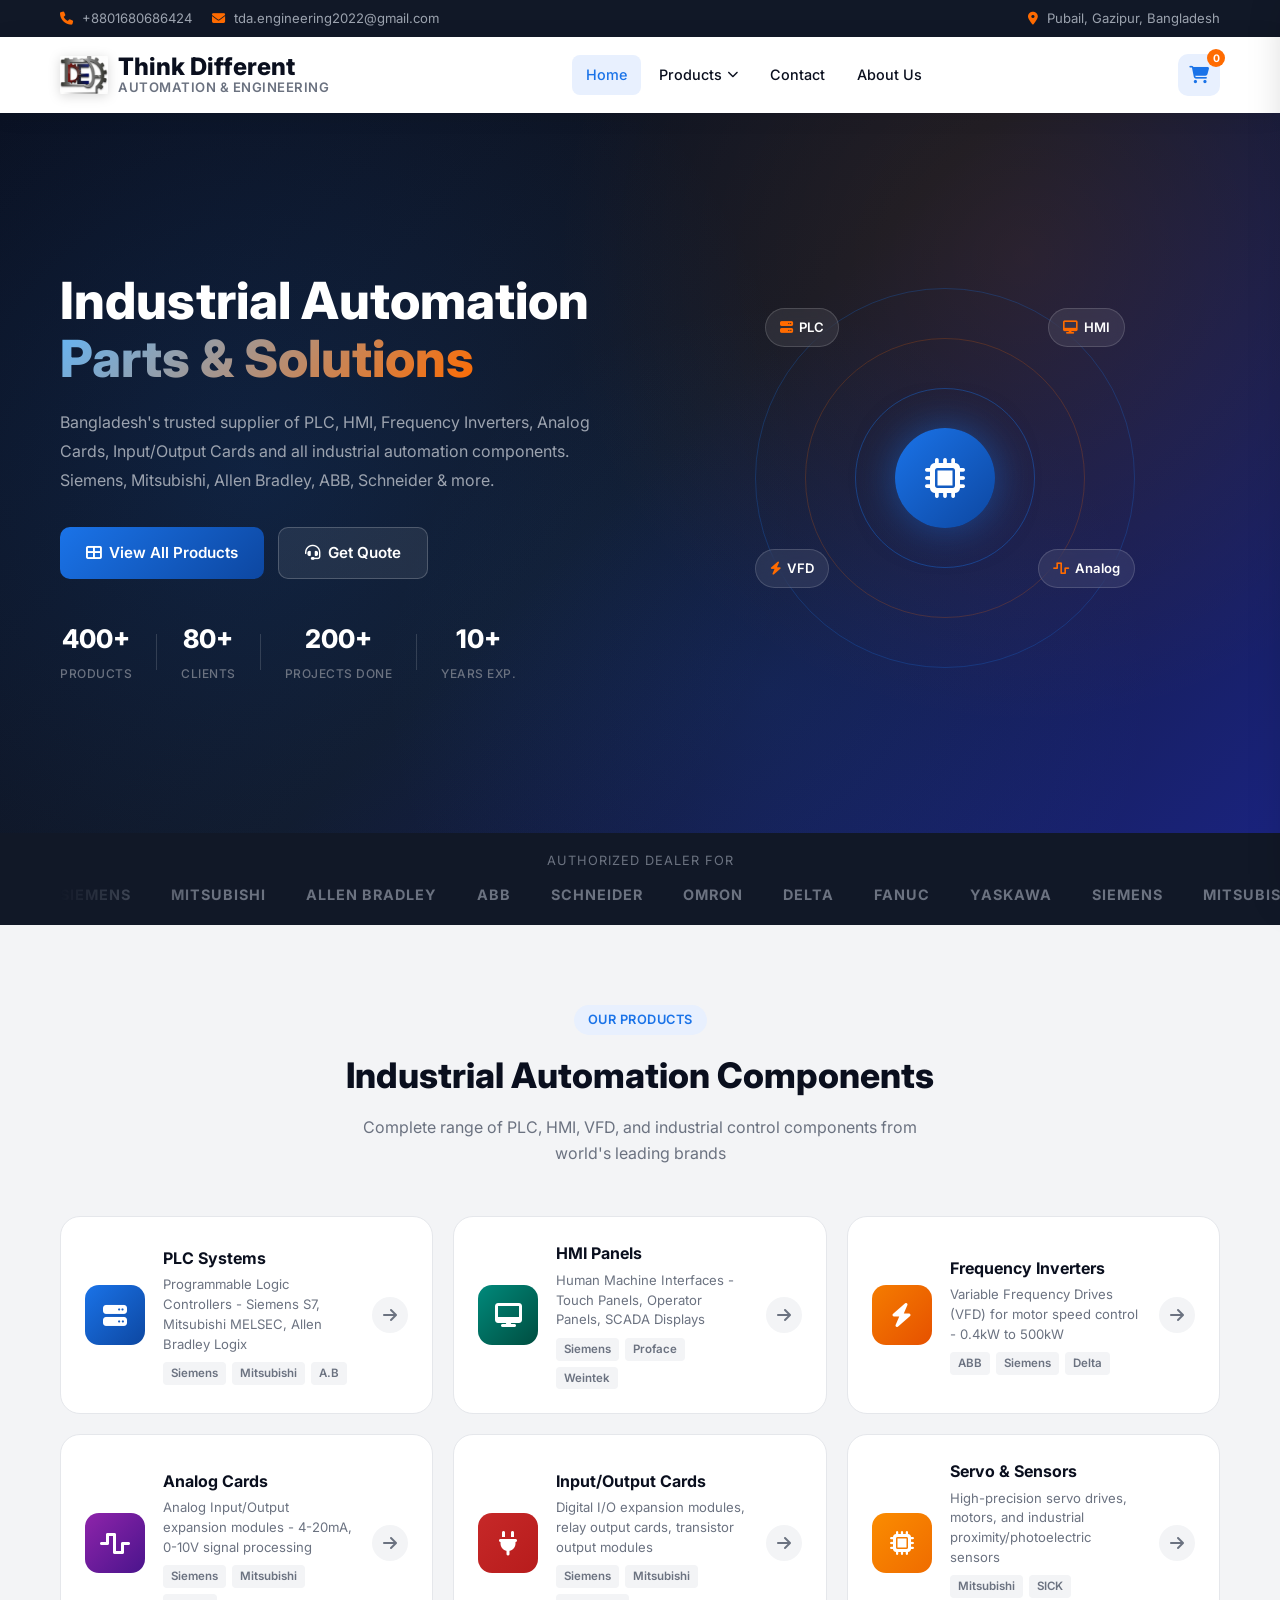
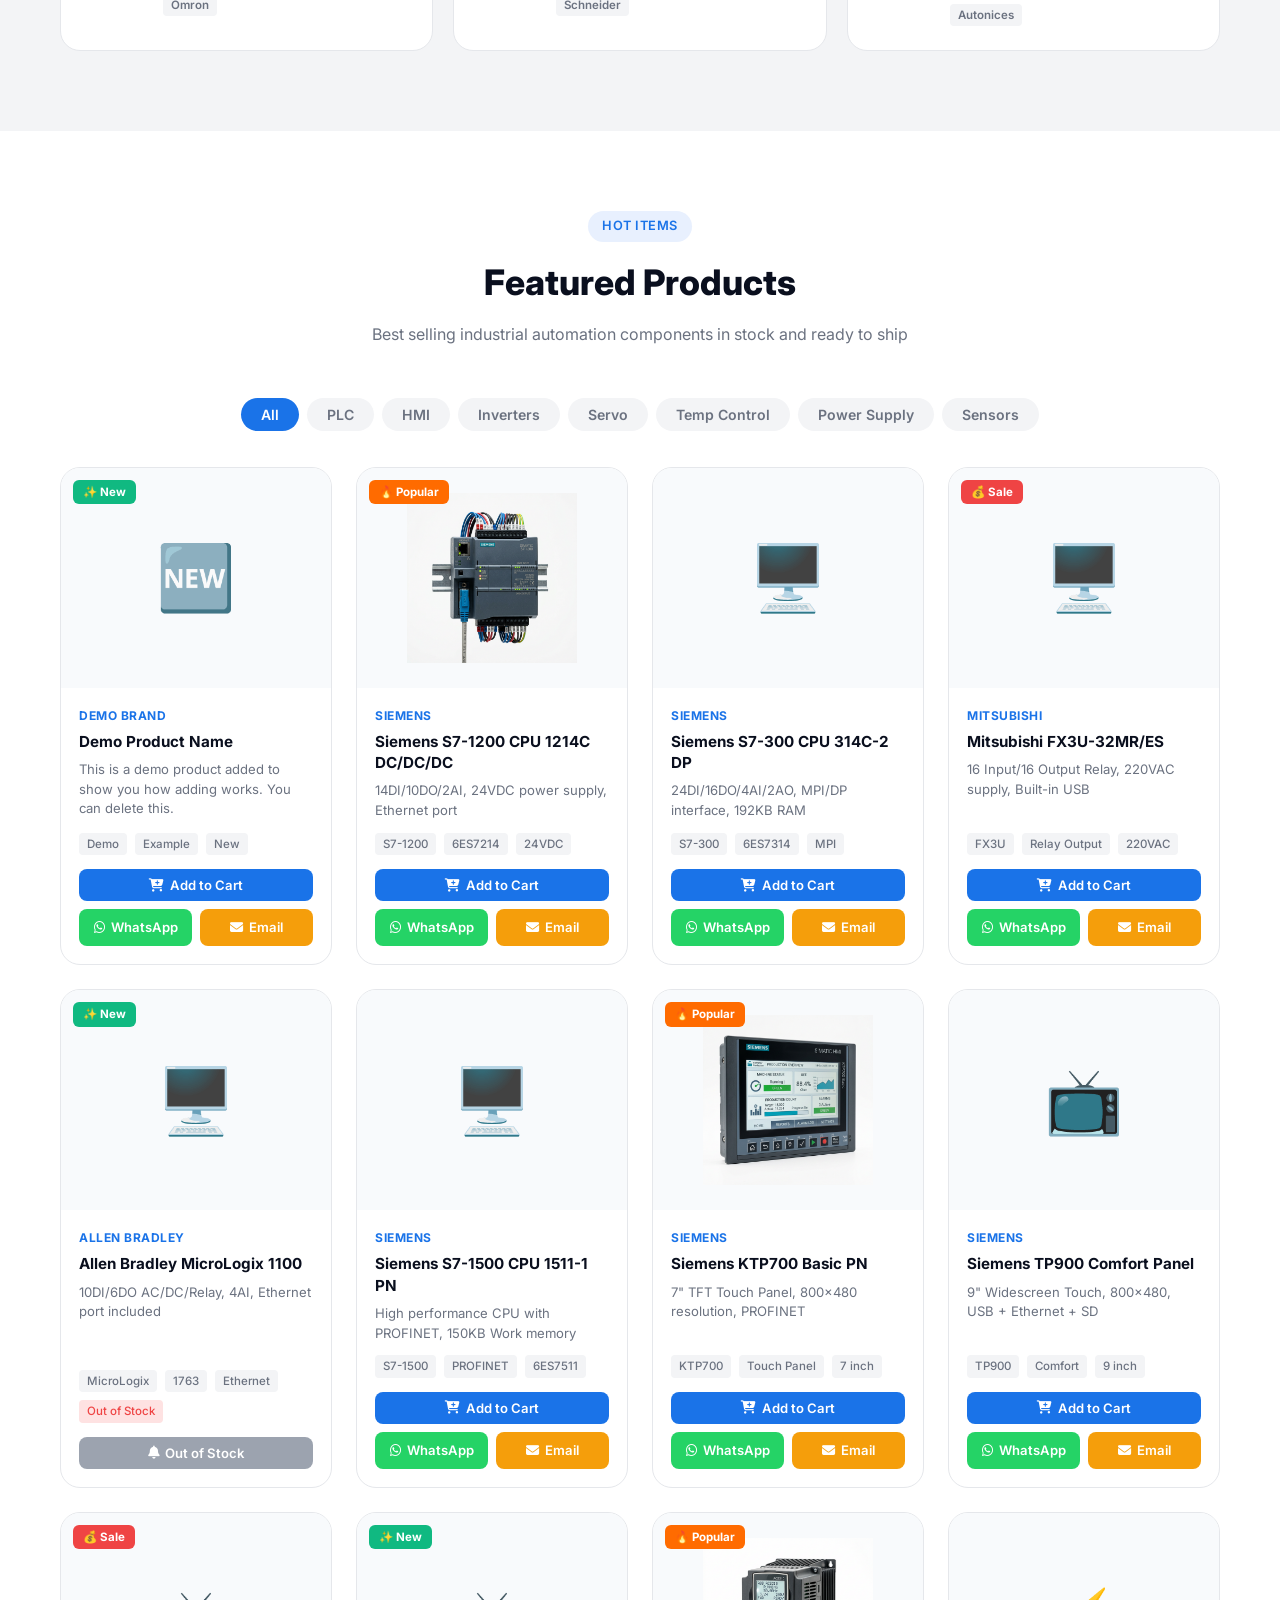
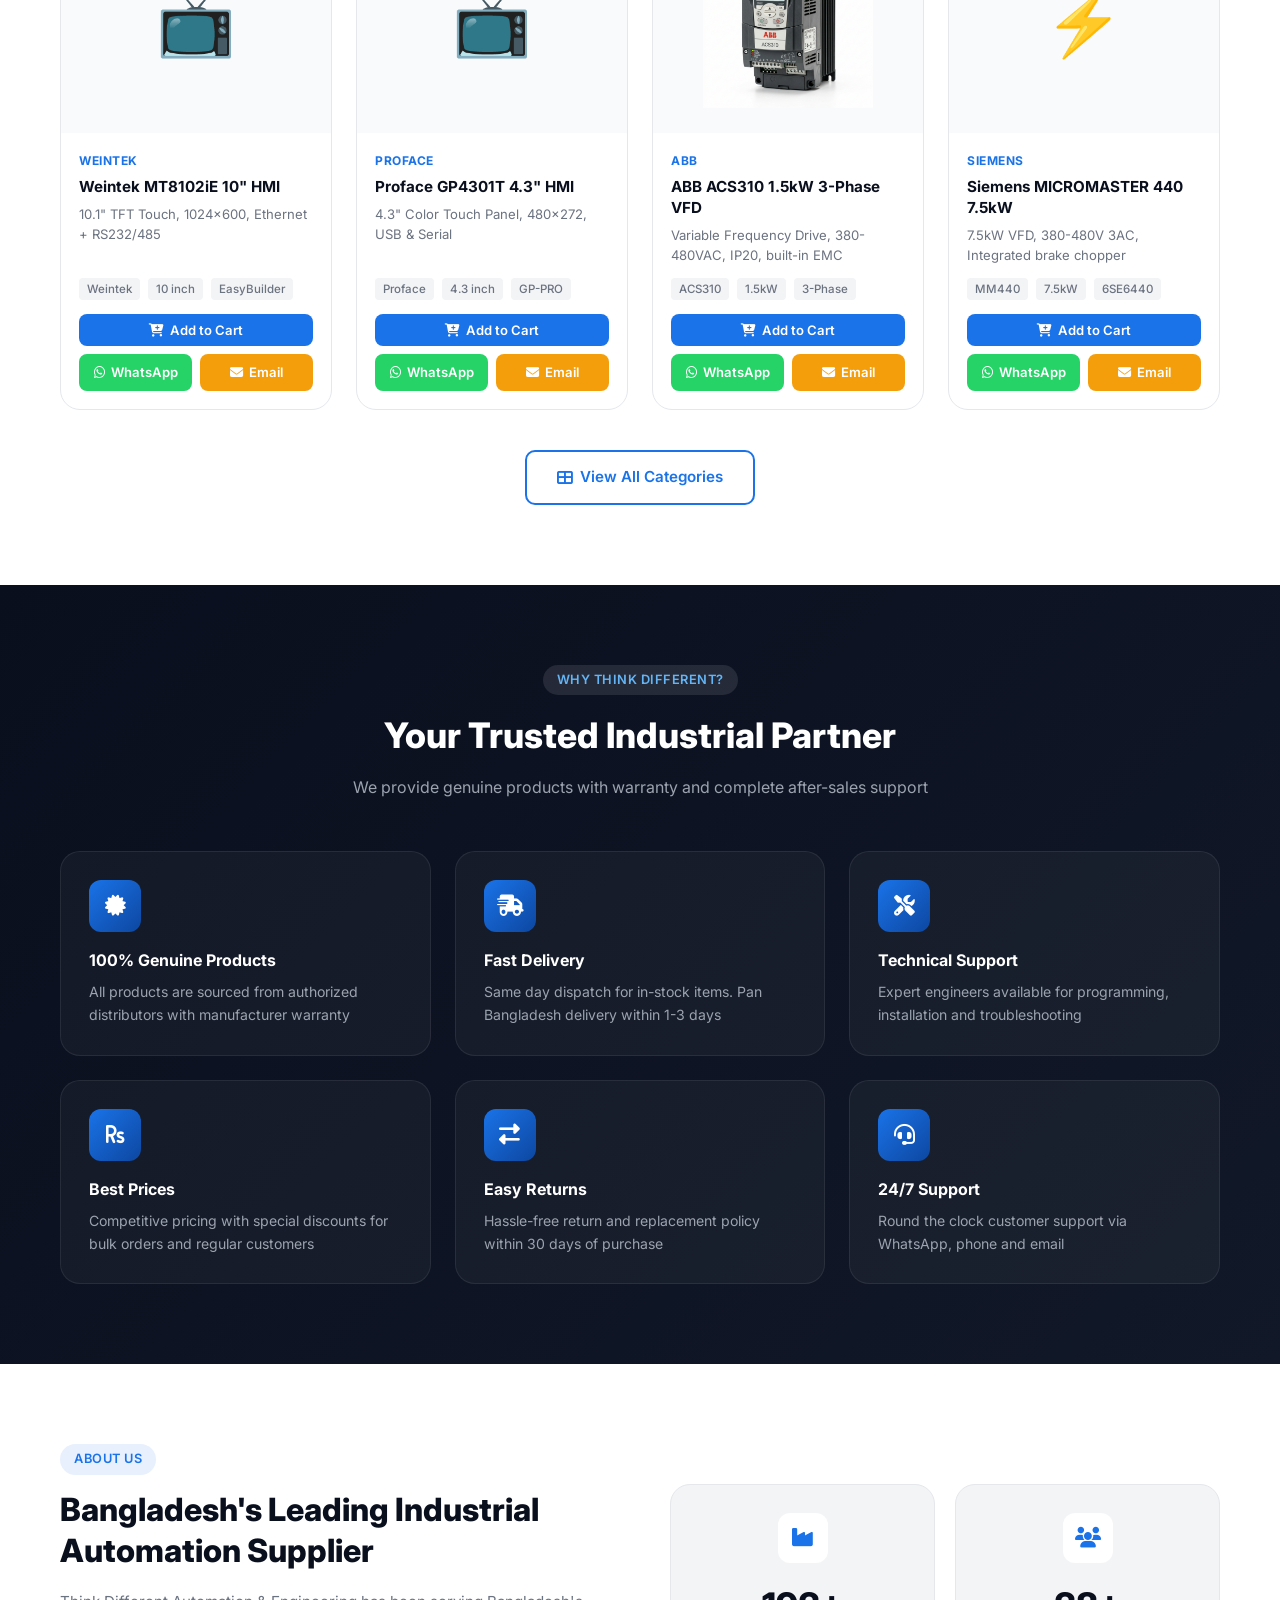
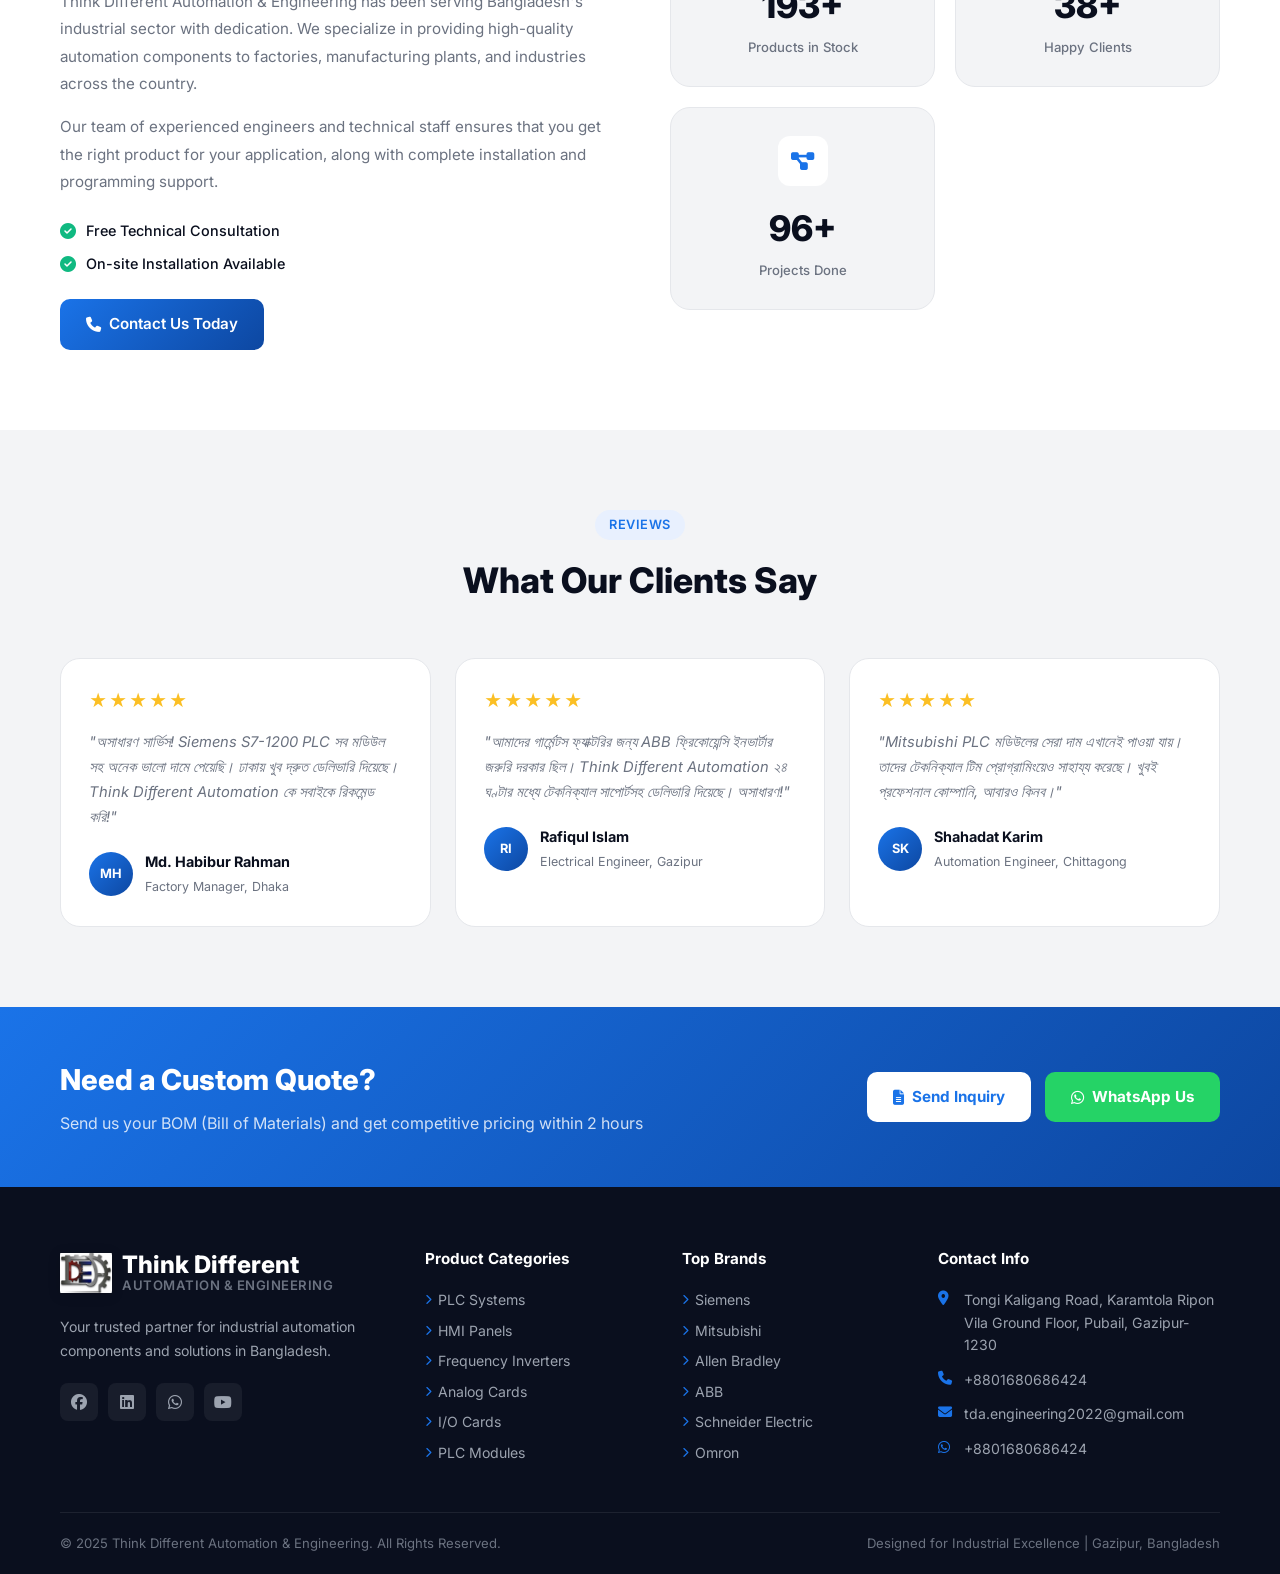
==== commit e9f6b3f0: "Updated featured product categories: Removed Modules, Added Servo, Temp Control, Power Supply, and S" ====
--- a/index.html
+++ b/index.html
@@ -265,14 +265,14 @@
                 </div>
 
                 <div class="cat-card" onclick="window.location='#categories'">
-                    <div class="cat-icon" style="background: linear-gradient(135deg, #2e7d32, #1b5e20)">
-                        <i class="fas fa-puzzle-piece"></i>
+                    <div class="cat-icon" style="background: linear-gradient(135deg, #fb8c00, #ef6c00)">
+                        <i class="fas fa-microchip"></i>
                     </div>
                     <div class="cat-info">
-                        <h3>PLC Modules</h3>
-                        <p>CPU modules, power supply modules, communication modules, special function modules</p>
+                        <h3>Servo & Sensors</h3>
+                        <p>High-precision servo drives, motors, and industrial proximity/photoelectric sensors</p>
                         <div class="cat-brands">
-                            <span>Siemens</span><span>Mitsubishi</span><span>Omron</span>
+                            <span>Mitsubishi</span><span>SICK</span><span>Autonices</span>
                         </div>
                     </div>
                     <div class="cat-arrow"><i class="fas fa-arrow-right"></i></div>
@@ -295,7 +295,10 @@
                 <button class="filter-btn" data-filter="plc">PLC</button>
                 <button class="filter-btn" data-filter="hmi">HMI</button>
                 <button class="filter-btn" data-filter="inverter">Inverters</button>
-                <button class="filter-btn" data-filter="module">Modules</button>
+                <button class="filter-btn" data-filter="servo">Servo</button>
+                <button class="filter-btn" data-filter="temp">Temp Control</button>
+                <button class="filter-btn" data-filter="power">Power Supply</button>
+                <button class="filter-btn" data-filter="sensor">Sensors</button>
             </div>
             <div class="products-grid" id="products-grid">
                 <!-- Products are loaded by JS -->
--- a/css/style.css
+++ b/css/style.css
@@ -13,16 +13,26 @@
     --white: #ffffff;
     --border: #e5e7eb;
     --success: #10b981;
-    --shadow: 0 4px 24px rgba(0,0,0,0.08);
-    --shadow-lg: 0 12px 40px rgba(0,0,0,0.15);
+    --shadow: 0 4px 24px rgba(0, 0, 0, 0.08);
+    --shadow-lg: 0 12px 40px rgba(0, 0, 0, 0.15);
     --radius: 12px;
     --radius-lg: 20px;
     --transition: all 0.3s ease;
 }
 
 /* ===== RESET ===== */
-*, *::before, *::after { box-sizing: border-box; margin: 0; padding: 0; }
-html { scroll-behavior: smooth; }
+*,
+*::before,
+*::after {
+    box-sizing: border-box;
+    margin: 0;
+    padding: 0;
+}
+
+html {
+    scroll-behavior: smooth;
+}
+
 body {
     font-family: 'Inter', sans-serif;
     background: var(--white);
@@ -30,10 +40,28 @@
     line-height: 1.6;
     overflow-x: hidden;
 }
-a { text-decoration: none; color: inherit; transition: var(--transition); }
-ul { list-style: none; }
-img { max-width: 100%; }
-button { cursor: pointer; border: none; outline: none; background: none; font-family: inherit; }
+
+a {
+    text-decoration: none;
+    color: inherit;
+    transition: var(--transition);
+}
+
+ul {
+    list-style: none;
+}
+
+img {
+    max-width: 100%;
+}
+
+button {
+    cursor: pointer;
+    border: none;
+    outline: none;
+    background: none;
+    font-family: inherit;
+}
 
 .container {
     max-width: 1200px;
@@ -48,6 +76,7 @@
     font-size: 0.82rem;
     color: #9ca3af;
 }
+
 .top-bar .container {
     display: flex;
     justify-content: space-between;
@@ -55,11 +84,14 @@
     gap: 10px;
     flex-wrap: wrap;
 }
-.top-bar-left, .top-bar-right {
+
+.top-bar-left,
+.top-bar-right {
     display: flex;
     gap: 20px;
     align-items: center;
 }
+
 .top-bar span i {
     margin-right: 5px;
     color: var(--accent);
@@ -71,12 +103,14 @@
     top: 0;
     z-index: 1000;
     background: var(--white);
-    box-shadow: 0 2px 20px rgba(0,0,0,0.1);
-    transition: var(--transition);
-}
+    box-shadow: 0 2px 20px rgba(0, 0, 0, 0.1);
+    transition: var(--transition);
+}
+
 .header.scrolled {
-    box-shadow: 0 4px 30px rgba(0,0,0,0.15);
-}
+    box-shadow: 0 4px 30px rgba(0, 0, 0, 0.15);
+}
+
 .header-inner {
     display: flex;
     align-items: center;
@@ -92,6 +126,7 @@
     gap: 10px;
     flex-shrink: 0;
 }
+
 .logo-icon {
     width: 44px;
     height: 44px;
@@ -103,6 +138,7 @@
     color: white;
     font-size: 1.3rem;
 }
+
 /* Logo Image */
 .logo-img {
     width: 48px;
@@ -110,13 +146,15 @@
     object-fit: contain;
     border-radius: 8px;
     flex-shrink: 0;
-    filter: drop-shadow(0 2px 6px rgba(0,0,0,0.15));
-    transition: var(--transition);
-}
+    filter: drop-shadow(0 2px 6px rgba(0, 0, 0, 0.15));
+    transition: var(--transition);
+}
+
 .logo:hover .logo-img {
     transform: scale(1.05);
-    filter: drop-shadow(0 4px 10px rgba(0,0,0,0.25));
-}
+    filter: drop-shadow(0 4px 10px rgba(0, 0, 0, 0.25));
+}
+
 /* Footer logo image - slightly larger */
 .footer .logo-img {
     width: 52px;
@@ -128,12 +166,14 @@
     flex-direction: column;
     line-height: 1.2;
 }
+
 .logo-main {
     font-size: 1.5rem;
     font-weight: 800;
     color: var(--dark);
     line-height: 1.1;
 }
+
 .logo-sub {
     font-size: 0.82rem;
     color: var(--gray);
@@ -143,12 +183,18 @@
 }
 
 /* Navbar */
-.navbar { flex: 1; display: flex; justify-content: center; }
+.navbar {
+    flex: 1;
+    display: flex;
+    justify-content: center;
+}
+
 .nav-list {
     display: flex;
     align-items: center;
     gap: 4px;
 }
+
 .nav-link {
     padding: 8px 14px;
     border-radius: 8px;
@@ -160,14 +206,22 @@
     align-items: center;
     gap: 5px;
 }
-.nav-link:hover, .nav-link.active {
+
+.nav-link:hover,
+.nav-link.active {
     color: var(--primary);
     background: var(--primary-light);
 }
-.nav-link i { font-size: 0.7rem; }
+
+.nav-link i {
+    font-size: 0.7rem;
+}
 
 /* Dropdown */
-.dropdown { position: relative; }
+.dropdown {
+    position: relative;
+}
+
 .dropdown-menu {
     position: absolute;
     top: calc(100% + 8px);
@@ -184,11 +238,13 @@
     border: 1px solid var(--border);
     z-index: 100;
 }
+
 .dropdown:hover .dropdown-menu {
     opacity: 1;
     pointer-events: all;
     transform: translateY(0);
 }
+
 .dropdown-menu li a {
     display: flex;
     align-items: center;
@@ -199,10 +255,12 @@
     color: var(--dark);
     transition: var(--transition);
 }
+
 .dropdown-menu li a:hover {
     background: var(--primary-light);
     color: var(--primary);
 }
+
 .dropdown-menu li a i {
     width: 18px;
     text-align: center;
@@ -210,7 +268,12 @@
 }
 
 /* Header Actions */
-.header-actions { display: flex; align-items: center; gap: 10px; }
+.header-actions {
+    display: flex;
+    align-items: center;
+    gap: 10px;
+}
+
 .cart-btn {
     position: relative;
     width: 42px;
@@ -224,7 +287,12 @@
     color: var(--primary);
     transition: var(--transition);
 }
-.cart-btn:hover { background: var(--primary); color: white; }
+
+.cart-btn:hover {
+    background: var(--primary);
+    color: white;
+}
+
 .cart-count {
     position: absolute;
     top: -5px;
@@ -240,6 +308,7 @@
     align-items: center;
     justify-content: center;
 }
+
 .menu-toggle {
     display: none;
     width: 42px;
@@ -256,16 +325,18 @@
 .cart-overlay {
     position: fixed;
     inset: 0;
-    background: rgba(0,0,0,0.4);
+    background: rgba(0, 0, 0, 0.4);
     z-index: 2000;
     opacity: 0;
     pointer-events: none;
     transition: var(--transition);
 }
+
 .cart-overlay.active {
     opacity: 1;
     pointer-events: all;
 }
+
 .cart-sidebar {
     position: fixed;
     top: 0;
@@ -276,10 +347,14 @@
     z-index: 2001;
     display: flex;
     flex-direction: column;
-    box-shadow: -10px 0 40px rgba(0,0,0,0.2);
+    box-shadow: -10px 0 40px rgba(0, 0, 0, 0.2);
     transition: right 0.35s cubic-bezier(0.25, 0.46, 0.45, 0.94);
 }
-.cart-sidebar.open { right: 0; }
+
+.cart-sidebar.open {
+    right: 0;
+}
+
 .cart-header {
     display: flex;
     justify-content: space-between;
@@ -289,6 +364,7 @@
     background: var(--dark2);
     color: white;
 }
+
 .cart-header h3 {
     font-size: 1.1rem;
     font-weight: 600;
@@ -296,18 +372,24 @@
     align-items: center;
     gap: 8px;
 }
+
 .cart-header button {
     color: white;
     font-size: 1.2rem;
     opacity: 0.7;
     transition: var(--transition);
 }
-.cart-header button:hover { opacity: 1; }
+
+.cart-header button:hover {
+    opacity: 1;
+}
+
 .cart-items {
     flex: 1;
     overflow-y: auto;
     padding: 16px;
 }
+
 .cart-empty {
     display: flex;
     flex-direction: column;
@@ -317,7 +399,12 @@
     color: var(--gray);
     gap: 12px;
 }
-.cart-empty i { font-size: 3rem; opacity: 0.3; }
+
+.cart-empty i {
+    font-size: 3rem;
+    opacity: 0.3;
+}
+
 .cart-item {
     display: flex;
     gap: 12px;
@@ -327,6 +414,7 @@
     margin-bottom: 10px;
     align-items: center;
 }
+
 .cart-item-icon {
     width: 44px;
     height: 44px;
@@ -339,7 +427,12 @@
     color: var(--primary);
     flex-shrink: 0;
 }
-.cart-item-info { flex: 1; min-width: 0; }
+
+.cart-item-info {
+    flex: 1;
+    min-width: 0;
+}
+
 .cart-item-name {
     font-size: 0.85rem;
     font-weight: 600;
@@ -348,12 +441,19 @@
     overflow: hidden;
     text-overflow: ellipsis;
 }
-.cart-item-price { font-size: 0.82rem; color: var(--primary); font-weight: 600; }
+
+.cart-item-price {
+    font-size: 0.82rem;
+    color: var(--primary);
+    font-weight: 600;
+}
+
 .cart-item-qty {
     display: flex;
     align-items: center;
     gap: 8px;
 }
+
 .qty-btn {
     width: 26px;
     height: 26px;
@@ -366,15 +466,36 @@
     transition: var(--transition);
     font-weight: 700;
 }
-.qty-btn:hover { background: var(--primary); color: white; }
-.qty-num { font-size: 0.9rem; font-weight: 600; min-width: 20px; text-align: center; }
-.cart-item-remove { color: #ef4444; font-size: 0.9rem; padding: 4px; transition: var(--transition); }
-.cart-item-remove:hover { transform: scale(1.2); }
+
+.qty-btn:hover {
+    background: var(--primary);
+    color: white;
+}
+
+.qty-num {
+    font-size: 0.9rem;
+    font-weight: 600;
+    min-width: 20px;
+    text-align: center;
+}
+
+.cart-item-remove {
+    color: #ef4444;
+    font-size: 0.9rem;
+    padding: 4px;
+    transition: var(--transition);
+}
+
+.cart-item-remove:hover {
+    transform: scale(1.2);
+}
+
 .cart-footer {
     padding: 16px 24px;
     border-top: 1px solid var(--border);
     background: var(--gray-light);
 }
+
 .cart-total {
     display: flex;
     justify-content: space-between;
@@ -382,6 +503,7 @@
     font-weight: 700;
     margin-bottom: 12px;
 }
+
 .btn-checkout {
     width: 100%;
     padding: 12px;
@@ -396,7 +518,11 @@
     gap: 8px;
     transition: var(--transition);
 }
-.btn-checkout:hover { transform: translateY(-2px); box-shadow: 0 6px 20px rgba(26,115,232,0.4); }
+
+.btn-checkout:hover {
+    transform: translateY(-2px);
+    box-shadow: 0 6px 20px rgba(26, 115, 232, 0.4);
+}
 
 /* ===== HERO SECTION ===== */
 .hero {
@@ -408,15 +534,17 @@
     display: flex;
     align-items: center;
 }
+
 .hero-bg-animation {
     position: absolute;
     inset: 0;
-    background: 
-        radial-gradient(circle at 20% 50%, rgba(26,115,232,0.15) 0%, transparent 50%),
-        radial-gradient(circle at 80% 20%, rgba(255,107,0,0.1) 0%, transparent 40%),
-        radial-gradient(circle at 60% 80%, rgba(26,115,232,0.1) 0%, transparent 40%);
+    background:
+        radial-gradient(circle at 20% 50%, rgba(26, 115, 232, 0.15) 0%, transparent 50%),
+        radial-gradient(circle at 80% 20%, rgba(255, 107, 0, 0.1) 0%, transparent 40%),
+        radial-gradient(circle at 60% 80%, rgba(26, 115, 232, 0.1) 0%, transparent 40%);
     pointer-events: none;
 }
+
 .hero .container {
     display: grid;
     grid-template-columns: 1fr 1fr;
@@ -425,12 +553,13 @@
     position: relative;
     z-index: 1;
 }
+
 .hero-badge {
     display: inline-flex;
     align-items: center;
     gap: 6px;
-    background: rgba(26,115,232,0.2);
-    border: 1px solid rgba(26,115,232,0.4);
+    background: rgba(26, 115, 232, 0.2);
+    border: 1px solid rgba(26, 115, 232, 0.4);
     color: #64b5f6;
     padding: 6px 14px;
     border-radius: 50px;
@@ -438,6 +567,7 @@
     font-weight: 500;
     margin-bottom: 20px;
 }
+
 .hero-title {
     font-size: 3.2rem;
     font-weight: 800;
@@ -445,24 +575,28 @@
     line-height: 1.15;
     margin-bottom: 20px;
 }
+
 .gradient-text {
     background: linear-gradient(135deg, #64b5f6, var(--accent));
     -webkit-background-clip: text;
     -webkit-text-fill-color: transparent;
     background-clip: text;
 }
+
 .hero-desc {
     color: #9ca3af;
     font-size: 1rem;
     line-height: 1.8;
     margin-bottom: 32px;
 }
+
 .hero-btns {
     display: flex;
     gap: 14px;
     flex-wrap: wrap;
     margin-bottom: 40px;
 }
+
 .btn-primary {
     display: inline-flex;
     align-items: center;
@@ -476,42 +610,51 @@
     transition: var(--transition);
     border: none;
 }
+
 .btn-primary:hover {
     transform: translateY(-3px);
-    box-shadow: 0 10px 30px rgba(26,115,232,0.4);
-    color: white;
-}
+    box-shadow: 0 10px 30px rgba(26, 115, 232, 0.4);
+    color: white;
+}
+
 .btn-secondary {
     display: inline-flex;
     align-items: center;
     gap: 8px;
     padding: 13px 26px;
-    background: rgba(255,255,255,0.08);
-    border: 1px solid rgba(255,255,255,0.2);
+    background: rgba(255, 255, 255, 0.08);
+    border: 1px solid rgba(255, 255, 255, 0.2);
     color: white;
     border-radius: 10px;
     font-size: 0.95rem;
     font-weight: 600;
     transition: var(--transition);
 }
+
 .btn-secondary:hover {
-    background: rgba(255,255,255,0.15);
+    background: rgba(255, 255, 255, 0.15);
     transform: translateY(-3px);
     color: white;
 }
+
 .hero-stats {
     display: flex;
     align-items: center;
     gap: 24px;
     flex-wrap: wrap;
 }
-.stat { text-align: center; }
+
+.stat {
+    text-align: center;
+}
+
 .stat-num {
     display: block;
     font-size: 1.6rem;
     font-weight: 800;
     color: white;
 }
+
 .stat-label {
     font-size: 0.75rem;
     color: #6b7280;
@@ -519,14 +662,20 @@
     text-transform: uppercase;
     letter-spacing: 0.5px;
 }
+
 .stat-divider {
     width: 1px;
     height: 36px;
-    background: rgba(255,255,255,0.15);
+    background: rgba(255, 255, 255, 0.15);
 }
 
 /* Hero Visual */
-.hero-visual { display: flex; justify-content: center; align-items: center; }
+.hero-visual {
+    display: flex;
+    justify-content: center;
+    align-items: center;
+}
+
 .hero-circle {
     position: relative;
     width: 380px;
@@ -535,16 +684,45 @@
     align-items: center;
     justify-content: center;
 }
+
 .circle-ring {
     position: absolute;
     border-radius: 50%;
-    border: 1px solid rgba(26,115,232,0.25);
+    border: 1px solid rgba(26, 115, 232, 0.25);
     animation: rotate 20s linear infinite;
 }
-.ring1 { width: 380px; height: 380px; animation-duration: 25s; }
-.ring2 { width: 280px; height: 280px; animation-duration: 18s; animation-direction: reverse; border-color: rgba(255,107,0,0.2); }
-.ring3 { width: 180px; height: 180px; animation-duration: 12s; border-color: rgba(26,115,232,0.4); }
-@keyframes rotate { from { transform: rotate(0deg); } to { transform: rotate(360deg); } }
+
+.ring1 {
+    width: 380px;
+    height: 380px;
+    animation-duration: 25s;
+}
+
+.ring2 {
+    width: 280px;
+    height: 280px;
+    animation-duration: 18s;
+    animation-direction: reverse;
+    border-color: rgba(255, 107, 0, 0.2);
+}
+
+.ring3 {
+    width: 180px;
+    height: 180px;
+    animation-duration: 12s;
+    border-color: rgba(26, 115, 232, 0.4);
+}
+
+@keyframes rotate {
+    from {
+        transform: rotate(0deg);
+    }
+
+    to {
+        transform: rotate(360deg);
+    }
+}
+
 .hero-icon-center {
     width: 100px;
     height: 100px;
@@ -555,14 +733,15 @@
     justify-content: center;
     font-size: 2.5rem;
     color: white;
-    box-shadow: 0 0 40px rgba(26,115,232,0.5);
+    box-shadow: 0 0 40px rgba(26, 115, 232, 0.5);
     z-index: 2;
 }
+
 .floating-badge {
     position: absolute;
-    background: rgba(255,255,255,0.08);
+    background: rgba(255, 255, 255, 0.08);
     backdrop-filter: blur(10px);
-    border: 1px solid rgba(255,255,255,0.15);
+    border: 1px solid rgba(255, 255, 255, 0.15);
     color: white;
     padding: 8px 14px;
     border-radius: 50px;
@@ -575,14 +754,45 @@
     z-index: 3;
     animation: float 3s ease-in-out infinite;
 }
-.floating-badge i { color: var(--accent); }
-.fb1 { top: 20px; left: 10px; animation-delay: 0s; }
-.fb2 { top: 20px; right: 10px; animation-delay: 0.8s; }
-.fb3 { bottom: 80px; left: 0px; animation-delay: 1.6s; }
-.fb4 { bottom: 80px; right: 0px; animation-delay: 2.4s; }
+
+.floating-badge i {
+    color: var(--accent);
+}
+
+.fb1 {
+    top: 20px;
+    left: 10px;
+    animation-delay: 0s;
+}
+
+.fb2 {
+    top: 20px;
+    right: 10px;
+    animation-delay: 0.8s;
+}
+
+.fb3 {
+    bottom: 80px;
+    left: 0px;
+    animation-delay: 1.6s;
+}
+
+.fb4 {
+    bottom: 80px;
+    right: 0px;
+    animation-delay: 2.4s;
+}
+
 @keyframes float {
-    0%, 100% { transform: translateY(0); }
-    50% { transform: translateY(-8px); }
+
+    0%,
+    100% {
+        transform: translateY(0);
+    }
+
+    50% {
+        transform: translateY(-8px);
+    }
 }
 
 /* ===== BRANDS BAR ===== */
@@ -591,6 +801,7 @@
     padding: 18px 0;
     overflow: hidden;
 }
+
 .brands-title {
     text-align: center;
     color: #6b7280;
@@ -599,6 +810,7 @@
     letter-spacing: 1px;
     margin-bottom: 12px;
 }
+
 .brands-scroll {
     display: flex;
     gap: 40px;
@@ -606,14 +818,22 @@
     position: relative;
     mask-image: linear-gradient(90deg, transparent, black 10%, black 90%, transparent);
 }
+
 .brands-scroll {
     animation: scroll-brands 20s linear infinite;
     width: max-content;
 }
+
 @keyframes scroll-brands {
-    from { transform: translateX(0); }
-    to { transform: translateX(-50%); }
-}
+    from {
+        transform: translateX(0);
+    }
+
+    to {
+        transform: translateX(-50%);
+    }
+}
+
 .brand-item {
     color: #6b7280;
     font-size: 0.9rem;
@@ -623,13 +843,17 @@
     white-space: nowrap;
     transition: var(--transition);
 }
-.brand-item:hover { color: var(--primary); }
+
+.brand-item:hover {
+    color: var(--primary);
+}
 
 /* ===== SECTIONS ===== */
 .section-header {
     text-align: center;
     margin-bottom: 50px;
 }
+
 .section-badge {
     display: inline-block;
     background: var(--primary-light);
@@ -642,27 +866,46 @@
     margin-bottom: 12px;
     text-transform: uppercase;
 }
+
 .section-header h2 {
     font-size: 2.2rem;
     font-weight: 800;
     color: var(--dark);
     margin-bottom: 12px;
 }
-.section-header p { color: var(--gray); font-size: 1rem; max-width: 580px; margin: 0 auto; }
-.section-header.light h2 { color: white; }
-.section-header.light p { color: #9ca3af; }
+
+.section-header p {
+    color: var(--gray);
+    font-size: 1rem;
+    max-width: 580px;
+    margin: 0 auto;
+}
+
+.section-header.light h2 {
+    color: white;
+}
+
+.section-header.light p {
+    color: #9ca3af;
+}
+
 .section-header.light .section-badge {
-    background: rgba(255,255,255,0.1);
+    background: rgba(255, 255, 255, 0.1);
     color: #64b5f6;
 }
 
 /* ===== CATEGORIES ===== */
-.categories { padding: 80px 0; background: var(--gray-light); }
+.categories {
+    padding: 80px 0;
+    background: var(--gray-light);
+}
+
 .categories-grid {
     display: grid;
     grid-template-columns: repeat(auto-fit, minmax(340px, 1fr));
     gap: 20px;
 }
+
 .cat-card {
     background: var(--white);
     border-radius: var(--radius-lg);
@@ -676,20 +919,26 @@
     position: relative;
     overflow: hidden;
 }
+
 .cat-card::after {
     content: '';
     position: absolute;
     inset: 0;
-    background: linear-gradient(135deg, rgba(26,115,232,0.02), transparent);
+    background: linear-gradient(135deg, rgba(26, 115, 232, 0.02), transparent);
     opacity: 0;
     transition: var(--transition);
 }
+
 .cat-card:hover {
     transform: translateY(-4px);
     box-shadow: var(--shadow-lg);
-    border-color: rgba(26,115,232,0.2);
-}
-.cat-card:hover::after { opacity: 1; }
+    border-color: rgba(26, 115, 232, 0.2);
+}
+
+.cat-card:hover::after {
+    opacity: 1;
+}
+
 .cat-icon {
     width: 60px;
     height: 60px;
@@ -701,14 +950,32 @@
     color: white;
     flex-shrink: 0;
 }
-.cat-info { flex: 1; min-width: 0; }
-.cat-info h3 { font-size: 1rem; font-weight: 700; color: var(--dark); margin-bottom: 4px; }
-.cat-info p { font-size: 0.82rem; color: var(--gray); line-height: 1.5; margin-bottom: 8px; }
+
+.cat-info {
+    flex: 1;
+    min-width: 0;
+}
+
+.cat-info h3 {
+    font-size: 1rem;
+    font-weight: 700;
+    color: var(--dark);
+    margin-bottom: 4px;
+}
+
+.cat-info p {
+    font-size: 0.82rem;
+    color: var(--gray);
+    line-height: 1.5;
+    margin-bottom: 8px;
+}
+
 .cat-brands {
     display: flex;
     gap: 6px;
     flex-wrap: wrap;
 }
+
 .cat-brands span {
     background: var(--gray-light);
     color: var(--gray);
@@ -717,6 +984,7 @@
     font-size: 0.72rem;
     font-weight: 600;
 }
+
 .cat-arrow {
     width: 36px;
     height: 36px;
@@ -729,6 +997,7 @@
     flex-shrink: 0;
     transition: var(--transition);
 }
+
 .cat-card:hover .cat-arrow {
     background: var(--primary);
     color: white;
@@ -736,7 +1005,11 @@
 }
 
 /* ===== FEATURED PRODUCTS ===== */
-.featured-products { padding: 80px 0; background: var(--white); }
+.featured-products {
+    padding: 80px 0;
+    background: var(--white);
+}
+
 .filter-tabs {
     display: flex;
     gap: 8px;
@@ -744,6 +1017,7 @@
     margin-bottom: 36px;
     justify-content: center;
 }
+
 .filter-btn {
     padding: 8px 20px;
     background: var(--gray-light);
@@ -753,15 +1027,19 @@
     color: var(--gray);
     transition: var(--transition);
 }
-.filter-btn.active, .filter-btn:hover {
+
+.filter-btn.active,
+.filter-btn:hover {
     background: var(--primary);
     color: white;
 }
+
 .products-grid {
     display: grid;
     grid-template-columns: repeat(auto-fill, minmax(260px, 1fr));
     gap: 24px;
 }
+
 .product-card {
     background: var(--white);
     border-radius: var(--radius-lg);
@@ -771,20 +1049,35 @@
     display: flex;
     flex-direction: column;
 }
+
 .product-card:hover {
     transform: translateY(-5px);
     box-shadow: var(--shadow-lg);
-    border-color: rgba(26,115,232,0.2);
-}
+    border-color: rgba(26, 115, 232, 0.2);
+}
+
 .product-img {
-    height: 180px;
-    display: flex;
-    align-items: center;
-    justify-content: center;
-    font-size: 4rem;
-    background: linear-gradient(135deg, #f0f4ff, #e8f0fe);
+    height: 220px;
+    display: flex;
+    align-items: center;
+    justify-content: center;
+    background: #f8fafc;
     position: relative;
-}
+    overflow: hidden;
+    padding: 15px;
+}
+
+.product-img img {
+    max-width: 100%;
+    max-height: 100%;
+    object-fit: contain;
+    transition: var(--transition);
+}
+
+.product-card:hover .product-img img {
+    transform: scale(1.08);
+}
+
 .product-badge {
     position: absolute;
     top: 12px;
@@ -796,9 +1089,22 @@
     font-size: 0.72rem;
     font-weight: 700;
 }
-.product-badge.new { background: var(--success); }
-.product-badge.sale { background: #ef4444; }
-.product-body { padding: 18px; flex: 1; display: flex; flex-direction: column; }
+
+.product-badge.new {
+    background: var(--success);
+}
+
+.product-badge.sale {
+    background: #ef4444;
+}
+
+.product-body {
+    padding: 18px;
+    flex: 1;
+    display: flex;
+    flex-direction: column;
+}
+
 .product-brand {
     font-size: 0.75rem;
     font-weight: 700;
@@ -807,6 +1113,7 @@
     letter-spacing: 0.5px;
     margin-bottom: 6px;
 }
+
 .product-name {
     font-size: 0.95rem;
     font-weight: 700;
@@ -814,6 +1121,7 @@
     margin-bottom: 8px;
     line-height: 1.4;
 }
+
 .product-desc {
     font-size: 0.82rem;
     color: var(--gray);
@@ -821,12 +1129,14 @@
     margin-bottom: 12px;
     flex: 1;
 }
+
 .product-meta {
     display: flex;
     gap: 8px;
     flex-wrap: wrap;
     margin-bottom: 14px;
 }
+
 .product-tag {
     background: var(--gray-light);
     padding: 2px 8px;
@@ -835,6 +1145,7 @@
     color: var(--gray);
     font-weight: 500;
 }
+
 .product-footer {
     display: flex;
     align-items: center;
@@ -843,11 +1154,13 @@
     padding-top: 12px;
     border-top: 1px solid var(--border);
 }
+
 .product-price {
     font-size: 1.05rem;
     font-weight: 800;
     color: var(--dark);
 }
+
 .product-price .old-price {
     font-size: 0.8rem;
     color: var(--gray);
@@ -855,6 +1168,7 @@
     font-weight: 400;
     display: block;
 }
+
 .btn-add-cart {
     display: inline-flex;
     align-items: center;
@@ -868,14 +1182,21 @@
     transition: var(--transition);
     white-space: nowrap;
 }
+
 .btn-add-cart:hover {
     background: var(--primary-dark);
     transform: scale(1.05);
 }
+
 .btn-add-cart.added {
     background: var(--success);
 }
-.view-all-wrap { text-align: center; margin-top: 40px; }
+
+.view-all-wrap {
+    text-align: center;
+    margin-top: 40px;
+}
+
 .btn-outline {
     display: inline-flex;
     align-items: center;
@@ -888,11 +1209,12 @@
     font-weight: 600;
     transition: var(--transition);
 }
+
 .btn-outline:hover {
     background: var(--primary);
     color: white;
     transform: translateY(-3px);
-    box-shadow: 0 8px 24px rgba(26,115,232,0.3);
+    box-shadow: 0 8px 24px rgba(26, 115, 232, 0.3);
 }
 
 /* ===== WHY US ===== */
@@ -900,23 +1222,27 @@
     padding: 80px 0;
     background: linear-gradient(135deg, #0a0f1e, #111827);
 }
+
 .features-grid {
     display: grid;
     grid-template-columns: repeat(auto-fill, minmax(300px, 1fr));
     gap: 24px;
 }
+
 .feature-card {
-    background: rgba(255,255,255,0.04);
-    border: 1px solid rgba(255,255,255,0.08);
+    background: rgba(255, 255, 255, 0.04);
+    border: 1px solid rgba(255, 255, 255, 0.08);
     border-radius: var(--radius-lg);
     padding: 28px;
     transition: var(--transition);
 }
+
 .feature-card:hover {
-    background: rgba(26,115,232,0.1);
-    border-color: rgba(26,115,232,0.3);
+    background: rgba(26, 115, 232, 0.1);
+    border-color: rgba(26, 115, 232, 0.3);
     transform: translateY(-4px);
 }
+
 .feature-icon {
     width: 52px;
     height: 52px;
@@ -929,18 +1255,38 @@
     color: white;
     margin-bottom: 16px;
 }
-.feature-card h3 { font-size: 1rem; font-weight: 700; color: white; margin-bottom: 8px; }
-.feature-card p { font-size: 0.88rem; color: #9ca3af; line-height: 1.6; }
+
+.feature-card h3 {
+    font-size: 1rem;
+    font-weight: 700;
+    color: white;
+    margin-bottom: 8px;
+}
+
+.feature-card p {
+    font-size: 0.88rem;
+    color: #9ca3af;
+    line-height: 1.6;
+}
 
 /* ===== ABOUT ===== */
-.about { padding: 80px 0; background: var(--white); }
+.about {
+    padding: 80px 0;
+    background: var(--white);
+}
+
 .about-grid {
     display: grid;
     grid-template-columns: 1fr 1fr;
     gap: 60px;
     align-items: center;
 }
-.about-content .section-badge { display: inline-block; margin-bottom: 14px; }
+
+.about-content .section-badge {
+    display: inline-block;
+    margin-bottom: 14px;
+}
+
 .about-content h2 {
     font-size: 2rem;
     font-weight: 800;
@@ -948,8 +1294,21 @@
     margin-bottom: 16px;
     line-height: 1.3;
 }
-.about-content p { color: var(--gray); font-size: 0.95rem; line-height: 1.8; margin-bottom: 16px; }
-.about-highlights { margin: 24px 0; display: flex; flex-direction: column; gap: 10px; }
+
+.about-content p {
+    color: var(--gray);
+    font-size: 0.95rem;
+    line-height: 1.8;
+    margin-bottom: 16px;
+}
+
+.about-highlights {
+    margin: 24px 0;
+    display: flex;
+    flex-direction: column;
+    gap: 10px;
+}
+
 .highlight {
     display: flex;
     align-items: center;
@@ -958,12 +1317,18 @@
     font-weight: 500;
     color: var(--dark);
 }
-.highlight i { color: var(--success); font-size: 1rem; }
+
+.highlight i {
+    color: var(--success);
+    font-size: 1rem;
+}
+
 .about-stats-grid {
     display: grid;
     grid-template-columns: 1fr 1fr;
     gap: 20px;
 }
+
 .about-stat-card {
     background: var(--gray-light);
     border-radius: var(--radius-lg);
@@ -972,14 +1337,22 @@
     transition: var(--transition);
     border: 1px solid var(--border);
 }
+
 .about-stat-card:hover {
     background: var(--primary);
     transform: translateY(-4px);
     box-shadow: var(--shadow-lg);
 }
+
 .about-stat-card:hover .about-stat-num,
-.about-stat-card:hover .about-stat-label { color: white; }
-.about-stat-card:hover .about-stat-icon { background: rgba(255,255,255,0.15); }
+.about-stat-card:hover .about-stat-label {
+    color: white;
+}
+
+.about-stat-card:hover .about-stat-icon {
+    background: rgba(255, 255, 255, 0.15);
+}
+
 .about-stat-icon {
     width: 50px;
     height: 50px;
@@ -993,6 +1366,7 @@
     margin: 0 auto 14px;
     transition: var(--transition);
 }
+
 .about-stat-num {
     font-size: 2.2rem;
     font-weight: 800;
@@ -1000,6 +1374,7 @@
     margin-bottom: 4px;
     transition: var(--transition);
 }
+
 .about-stat-label {
     font-size: 0.82rem;
     color: var(--gray);
@@ -1008,12 +1383,17 @@
 }
 
 /* ===== TESTIMONIALS ===== */
-.testimonials { padding: 80px 0; background: var(--gray-light); }
+.testimonials {
+    padding: 80px 0;
+    background: var(--gray-light);
+}
+
 .testimonials-grid {
     display: grid;
     grid-template-columns: repeat(auto-fit, minmax(300px, 1fr));
     gap: 24px;
 }
+
 .testimonial-card {
     background: var(--white);
     border-radius: var(--radius-lg);
@@ -1021,24 +1401,34 @@
     border: 1px solid var(--border);
     transition: var(--transition);
 }
+
 .testimonial-card:hover {
     transform: translateY(-4px);
     box-shadow: var(--shadow-lg);
-    border-color: rgba(26,115,232,0.2);
-}
-.stars { color: #fbbf24; font-size: 1.1rem; margin-bottom: 14px; letter-spacing: 2px; }
-.testimonial-card > p {
+    border-color: rgba(26, 115, 232, 0.2);
+}
+
+.stars {
+    color: #fbbf24;
+    font-size: 1.1rem;
+    margin-bottom: 14px;
+    letter-spacing: 2px;
+}
+
+.testimonial-card>p {
     color: var(--gray);
     font-size: 0.92rem;
     line-height: 1.7;
     margin-bottom: 20px;
     font-style: italic;
 }
+
 .testimonial-author {
     display: flex;
     align-items: center;
     gap: 12px;
 }
+
 .author-avatar {
     width: 44px;
     height: 44px;
@@ -1051,14 +1441,24 @@
     font-size: 0.8rem;
     font-weight: 700;
 }
-.testimonial-author strong { display: block; font-size: 0.9rem; color: var(--dark); }
-.testimonial-author span { font-size: 0.78rem; color: var(--gray); }
+
+.testimonial-author strong {
+    display: block;
+    font-size: 0.9rem;
+    color: var(--dark);
+}
+
+.testimonial-author span {
+    font-size: 0.78rem;
+    color: var(--gray);
+}
 
 /* ===== CTA BANNER ===== */
 .cta-banner {
     background: linear-gradient(135deg, var(--primary), var(--primary-dark));
     padding: 50px 0;
 }
+
 .cta-content {
     display: flex;
     align-items: center;
@@ -1066,9 +1466,25 @@
     gap: 30px;
     flex-wrap: wrap;
 }
-.cta-text h2 { font-size: 1.8rem; font-weight: 800; color: white; margin-bottom: 8px; }
-.cta-text p { color: rgba(255,255,255,0.8); font-size: 1rem; }
-.cta-actions { display: flex; gap: 14px; flex-wrap: wrap; }
+
+.cta-text h2 {
+    font-size: 1.8rem;
+    font-weight: 800;
+    color: white;
+    margin-bottom: 8px;
+}
+
+.cta-text p {
+    color: rgba(255, 255, 255, 0.8);
+    font-size: 1rem;
+}
+
+.cta-actions {
+    display: flex;
+    gap: 14px;
+    flex-wrap: wrap;
+}
+
 .btn-white {
     display: inline-flex;
     align-items: center;
@@ -1081,7 +1497,13 @@
     font-weight: 700;
     transition: var(--transition);
 }
-.btn-white:hover { transform: translateY(-3px); box-shadow: 0 8px 24px rgba(0,0,0,0.2); color: var(--primary); }
+
+.btn-white:hover {
+    transform: translateY(-3px);
+    box-shadow: 0 8px 24px rgba(0, 0, 0, 0.2);
+    color: var(--primary);
+}
+
 .btn-whatsapp {
     display: inline-flex;
     align-items: center;
@@ -1094,30 +1516,51 @@
     font-weight: 700;
     transition: var(--transition);
 }
-.btn-whatsapp:hover { transform: translateY(-3px); box-shadow: 0 8px 24px rgba(37,211,102,0.4); color: white; }
+
+.btn-whatsapp:hover {
+    transform: translateY(-3px);
+    box-shadow: 0 8px 24px rgba(37, 211, 102, 0.4);
+    color: white;
+}
 
 /* ===== FOOTER ===== */
-.footer { background: var(--dark); padding: 60px 0 0; }
+.footer {
+    background: var(--dark);
+    padding: 60px 0 0;
+}
+
 .footer-grid {
     display: grid;
     grid-template-columns: 1.5fr 1fr 1fr 1.3fr;
     gap: 40px;
     padding-bottom: 40px;
-    border-bottom: 1px solid rgba(255,255,255,0.08);
-}
-.footer .logo-main { color: white; }
-.footer .logo-sub { color: #6b7280; }
+    border-bottom: 1px solid rgba(255, 255, 255, 0.08);
+}
+
+.footer .logo-main {
+    color: white;
+}
+
+.footer .logo-sub {
+    color: #6b7280;
+}
+
 .footer-brand p {
     color: #9ca3af;
     font-size: 0.88rem;
     line-height: 1.7;
     margin: 16px 0 20px;
 }
-.social-links { display: flex; gap: 10px; }
+
+.social-links {
+    display: flex;
+    gap: 10px;
+}
+
 .social-links a {
     width: 38px;
     height: 38px;
-    background: rgba(255,255,255,0.06);
+    background: rgba(255, 255, 255, 0.06);
     border-radius: 8px;
     display: flex;
     align-items: center;
@@ -1126,14 +1569,27 @@
     font-size: 1rem;
     transition: var(--transition);
 }
-.social-links a:hover { background: var(--primary); color: white; transform: translateY(-2px); }
-.footer-links h4, .footer-contact h4 {
+
+.social-links a:hover {
+    background: var(--primary);
+    color: white;
+    transform: translateY(-2px);
+}
+
+.footer-links h4,
+.footer-contact h4 {
     font-size: 0.95rem;
     font-weight: 700;
     color: white;
     margin-bottom: 18px;
 }
-.footer-links ul { display: flex; flex-direction: column; gap: 8px; }
+
+.footer-links ul {
+    display: flex;
+    flex-direction: column;
+    gap: 8px;
+}
+
 .footer-links ul a {
     color: #9ca3af;
     font-size: 0.88rem;
@@ -1142,8 +1598,17 @@
     gap: 6px;
     transition: var(--transition);
 }
-.footer-links ul a i { font-size: 0.65rem; color: var(--primary); }
-.footer-links ul a:hover { color: white; padding-left: 4px; }
+
+.footer-links ul a i {
+    font-size: 0.65rem;
+    color: var(--primary);
+}
+
+.footer-links ul a:hover {
+    color: white;
+    padding-left: 4px;
+}
+
 .contact-item {
     display: flex;
     align-items: flex-start;
@@ -1152,7 +1617,14 @@
     color: #9ca3af;
     font-size: 0.88rem;
 }
-.contact-item i { color: var(--primary); width: 16px; margin-top: 2px; flex-shrink: 0; }
+
+.contact-item i {
+    color: var(--primary);
+    width: 16px;
+    margin-top: 2px;
+    flex-shrink: 0;
+}
+
 .footer-bottom {
     padding: 20px 0;
     display: flex;
@@ -1161,7 +1633,11 @@
     flex-wrap: wrap;
     gap: 10px;
 }
-.footer-bottom p { color: #6b7280; font-size: 0.82rem; }
+
+.footer-bottom p {
+    color: #6b7280;
+    font-size: 0.82rem;
+}
 
 /* ===== SCROLL TO TOP ===== */
 .scroll-top {
@@ -1183,14 +1659,22 @@
     transition: var(--transition);
     z-index: 999;
 }
-.scroll-top.visible { opacity: 1; pointer-events: all; }
-.scroll-top:hover { transform: translateY(-4px); background: var(--primary-dark); }
+
+.scroll-top.visible {
+    opacity: 1;
+    pointer-events: all;
+}
+
+.scroll-top:hover {
+    transform: translateY(-4px);
+    background: var(--primary-dark);
+}
 
 /* ===== MODAL ===== */
 .modal-overlay {
     position: fixed;
     inset: 0;
-    background: rgba(0,0,0,0.5);
+    background: rgba(0, 0, 0, 0.5);
     z-index: 3000;
     display: flex;
     align-items: center;
@@ -1200,10 +1684,12 @@
     pointer-events: none;
     transition: var(--transition);
 }
+
 .modal-overlay.active {
     opacity: 1;
     pointer-events: all;
 }
+
 .modal {
     background: var(--white);
     border-radius: var(--radius-lg);
@@ -1214,7 +1700,11 @@
     transform: translateY(30px);
     transition: var(--transition);
 }
-.modal-overlay.active .modal { transform: translateY(0); }
+
+.modal-overlay.active .modal {
+    transform: translateY(0);
+}
+
 .modal-header {
     display: flex;
     justify-content: space-between;
@@ -1225,11 +1715,36 @@
     color: white;
     border-radius: var(--radius-lg) var(--radius-lg) 0 0;
 }
-.modal-header h3 { font-size: 1.05rem; font-weight: 600; display: flex; align-items: center; gap: 8px; }
-.modal-header button { color: white; font-size: 1.2rem; opacity: 0.7; transition: var(--transition); }
-.modal-header button:hover { opacity: 1; }
-.modal-body { padding: 24px; }
-.modal-body > p { color: var(--gray); font-size: 0.88rem; margin-bottom: 16px; }
+
+.modal-header h3 {
+    font-size: 1.05rem;
+    font-weight: 600;
+    display: flex;
+    align-items: center;
+    gap: 8px;
+}
+
+.modal-header button {
+    color: white;
+    font-size: 1.2rem;
+    opacity: 0.7;
+    transition: var(--transition);
+}
+
+.modal-header button:hover {
+    opacity: 1;
+}
+
+.modal-body {
+    padding: 24px;
+}
+
+.modal-body>p {
+    color: var(--gray);
+    font-size: 0.88rem;
+    margin-bottom: 16px;
+}
+
 #modal-cart-list {
     background: var(--gray-light);
     border-radius: var(--radius);
@@ -1240,10 +1755,27 @@
     font-size: 0.85rem;
     color: var(--dark);
 }
-.form-row { display: grid; grid-template-columns: 1fr 1fr; gap: 16px; }
-.form-group { margin-bottom: 16px; }
-.form-group label { display: block; font-size: 0.85rem; font-weight: 600; color: var(--dark); margin-bottom: 6px; }
-.form-group input, .form-group textarea {
+
+.form-row {
+    display: grid;
+    grid-template-columns: 1fr 1fr;
+    gap: 16px;
+}
+
+.form-group {
+    margin-bottom: 16px;
+}
+
+.form-group label {
+    display: block;
+    font-size: 0.85rem;
+    font-weight: 600;
+    color: var(--dark);
+    margin-bottom: 6px;
+}
+
+.form-group input,
+.form-group textarea {
     width: 100%;
     padding: 10px 14px;
     border: 1px solid var(--border);
@@ -1253,26 +1785,52 @@
     transition: var(--transition);
     color: var(--dark);
 }
-.form-group input:focus, .form-group textarea:focus {
+
+.form-group input:focus,
+.form-group textarea:focus {
     outline: none;
     border-color: var(--primary);
     box-shadow: 0 0 0 3px var(--primary-light);
 }
-.form-group textarea { resize: vertical; min-height: 80px; }
+
+.form-group textarea {
+    resize: vertical;
+    min-height: 80px;
+}
 
 /* ===== RESPONSIVE ===== */
 @media (max-width: 1024px) {
-    .hero-title { font-size: 2.5rem; }
-    .footer-grid { grid-template-columns: 1fr 1fr; }
-    .about-grid { grid-template-columns: 1fr; }
-    .hero .container { grid-template-columns: 1fr; }
-    .hero-visual { display: none; }
+    .hero-title {
+        font-size: 2.5rem;
+    }
+
+    .footer-grid {
+        grid-template-columns: 1fr 1fr;
+    }
+
+    .about-grid {
+        grid-template-columns: 1fr;
+    }
+
+    .hero .container {
+        grid-template-columns: 1fr;
+    }
+
+    .hero-visual {
+        display: none;
+    }
 }
 
 @media (max-width: 768px) {
-    .top-bar .container { justify-content: center; }
-    .top-bar-right { display: none; }
-    .navbar { 
+    .top-bar .container {
+        justify-content: center;
+    }
+
+    .top-bar-right {
+        display: none;
+    }
+
+    .navbar {
         position: fixed;
         top: 70px;
         left: 0;
@@ -1285,12 +1843,22 @@
         transition: var(--transition);
         z-index: 999;
     }
+
     .navbar.open {
         transform: translateY(0);
         opacity: 1;
     }
-    .nav-list { flex-direction: column; align-items: stretch; gap: 4px; }
-    .nav-link { justify-content: space-between; }
+
+    .nav-list {
+        flex-direction: column;
+        align-items: stretch;
+        gap: 4px;
+    }
+
+    .nav-link {
+        justify-content: space-between;
+    }
+
     .dropdown-menu {
         position: static;
         opacity: 1;
@@ -1302,25 +1870,82 @@
         border-radius: var(--radius);
         display: none;
     }
-    .dropdown.open .dropdown-menu { display: block; }
-    .menu-toggle { display: flex; }
-    .hero { padding: 60px 0; }
-    .hero-title { font-size: 2rem; }
-    .hero-stats { gap: 16px; }
-    .categories-grid { grid-template-columns: 1fr; }
-    .footer-grid { grid-template-columns: 1fr 1fr; gap: 30px; }
-    .cta-content { flex-direction: column; text-align: center; }
-    .cart-sidebar { width: 100%; right: -100%; }
-    .form-row { grid-template-columns: 1fr; }
+
+    .dropdown.open .dropdown-menu {
+        display: block;
+    }
+
+    .menu-toggle {
+        display: flex;
+    }
+
+    .hero {
+        padding: 60px 0;
+    }
+
+    .hero-title {
+        font-size: 2rem;
+    }
+
+    .hero-stats {
+        gap: 16px;
+    }
+
+    .categories-grid {
+        grid-template-columns: 1fr;
+    }
+
+    .footer-grid {
+        grid-template-columns: 1fr 1fr;
+        gap: 30px;
+    }
+
+    .cta-content {
+        flex-direction: column;
+        text-align: center;
+    }
+
+    .cart-sidebar {
+        width: 100%;
+        right: -100%;
+    }
+
+    .form-row {
+        grid-template-columns: 1fr;
+    }
 }
 
 @media (max-width: 480px) {
-    .hero-title { font-size: 1.8rem; }
-    .hero-btns { flex-direction: column; }
-    .section-header h2 { font-size: 1.7rem; }
-    .footer-grid { grid-template-columns: 1fr; }
-    .footer-bottom { justify-content: center; text-align: center; }
-    .stat-num { font-size: 1.3rem; }
-    .hero-stats { gap: 12px; }
-    .stat-divider { display: none; }
-}
+    .hero-title {
+        font-size: 1.8rem;
+    }
+
+    .hero-btns {
+        flex-direction: column;
+    }
+
+    .section-header h2 {
+        font-size: 1.7rem;
+    }
+
+    .footer-grid {
+        grid-template-columns: 1fr;
+    }
+
+    .footer-bottom {
+        justify-content: center;
+        text-align: center;
+    }
+
+    .stat-num {
+        font-size: 1.3rem;
+    }
+
+    .hero-stats {
+        gap: 12px;
+    }
+
+    .stat-divider {
+        display: none;
+    }
+}
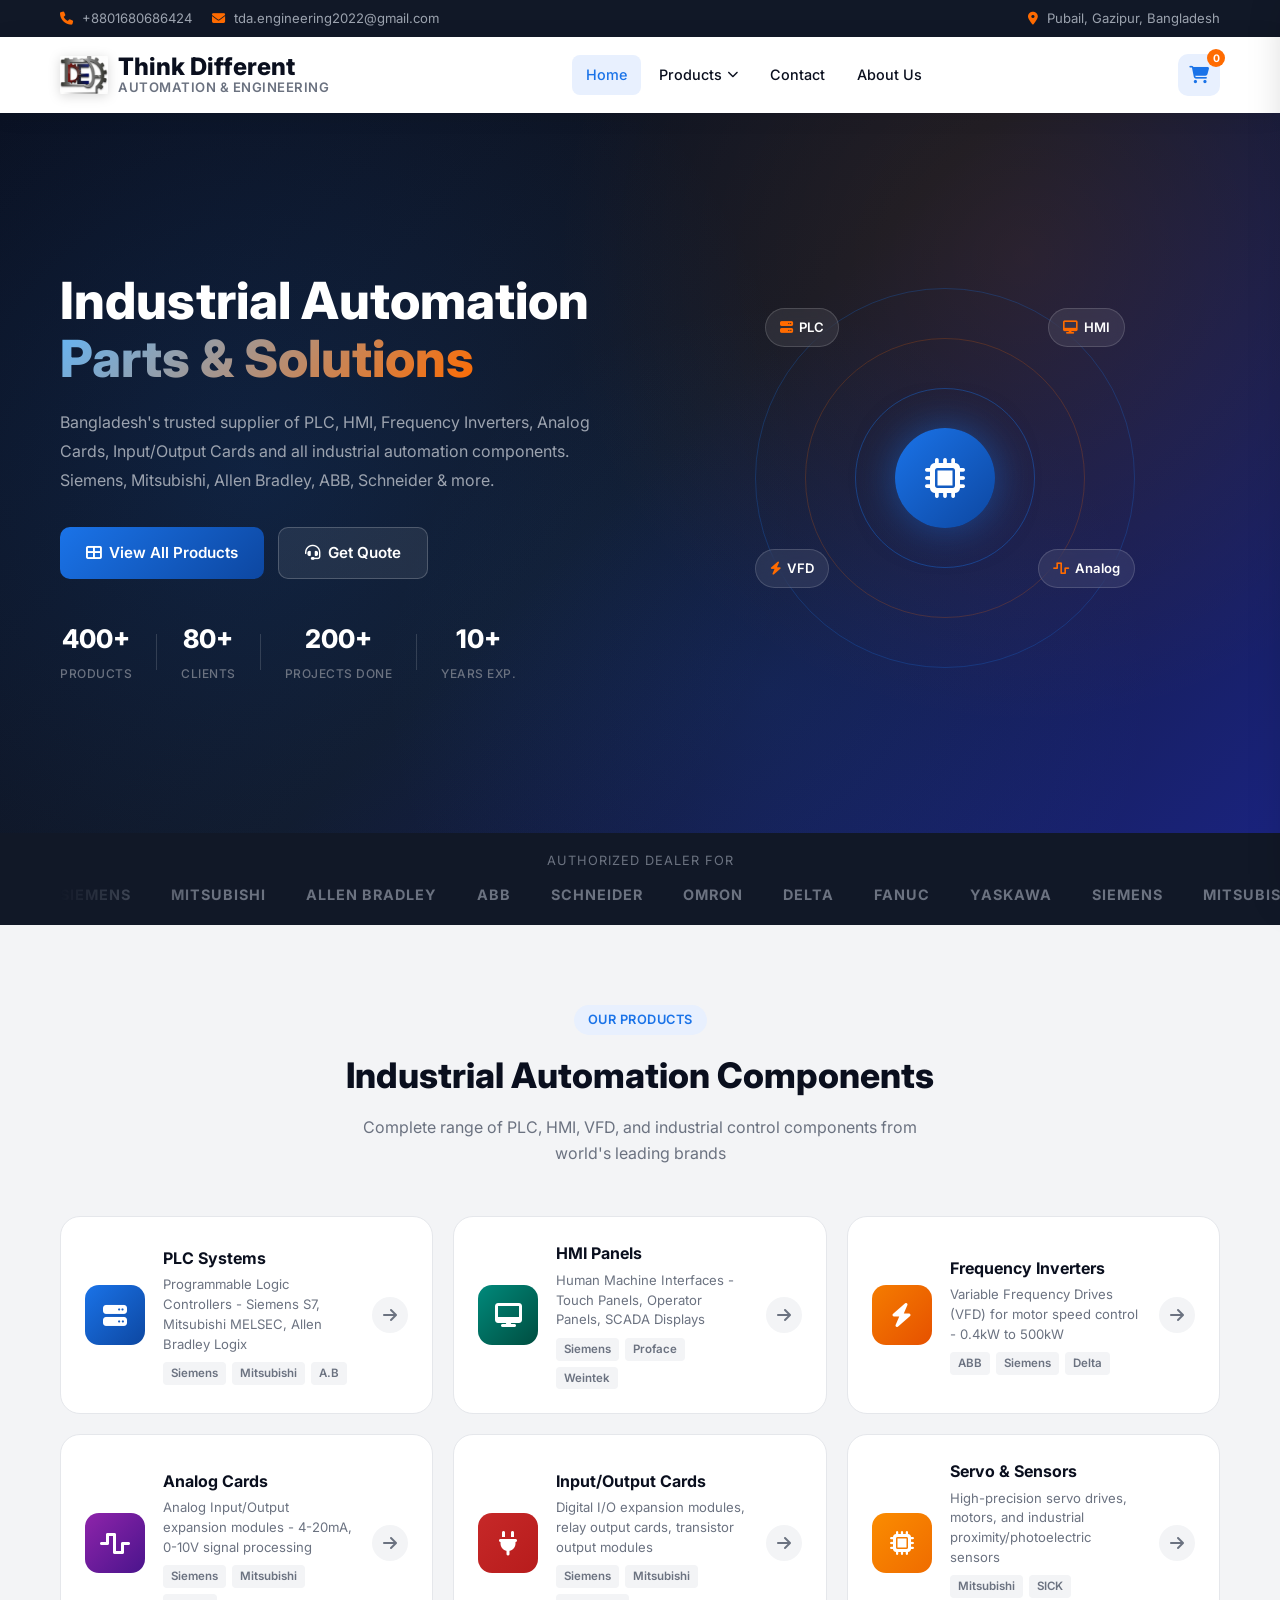
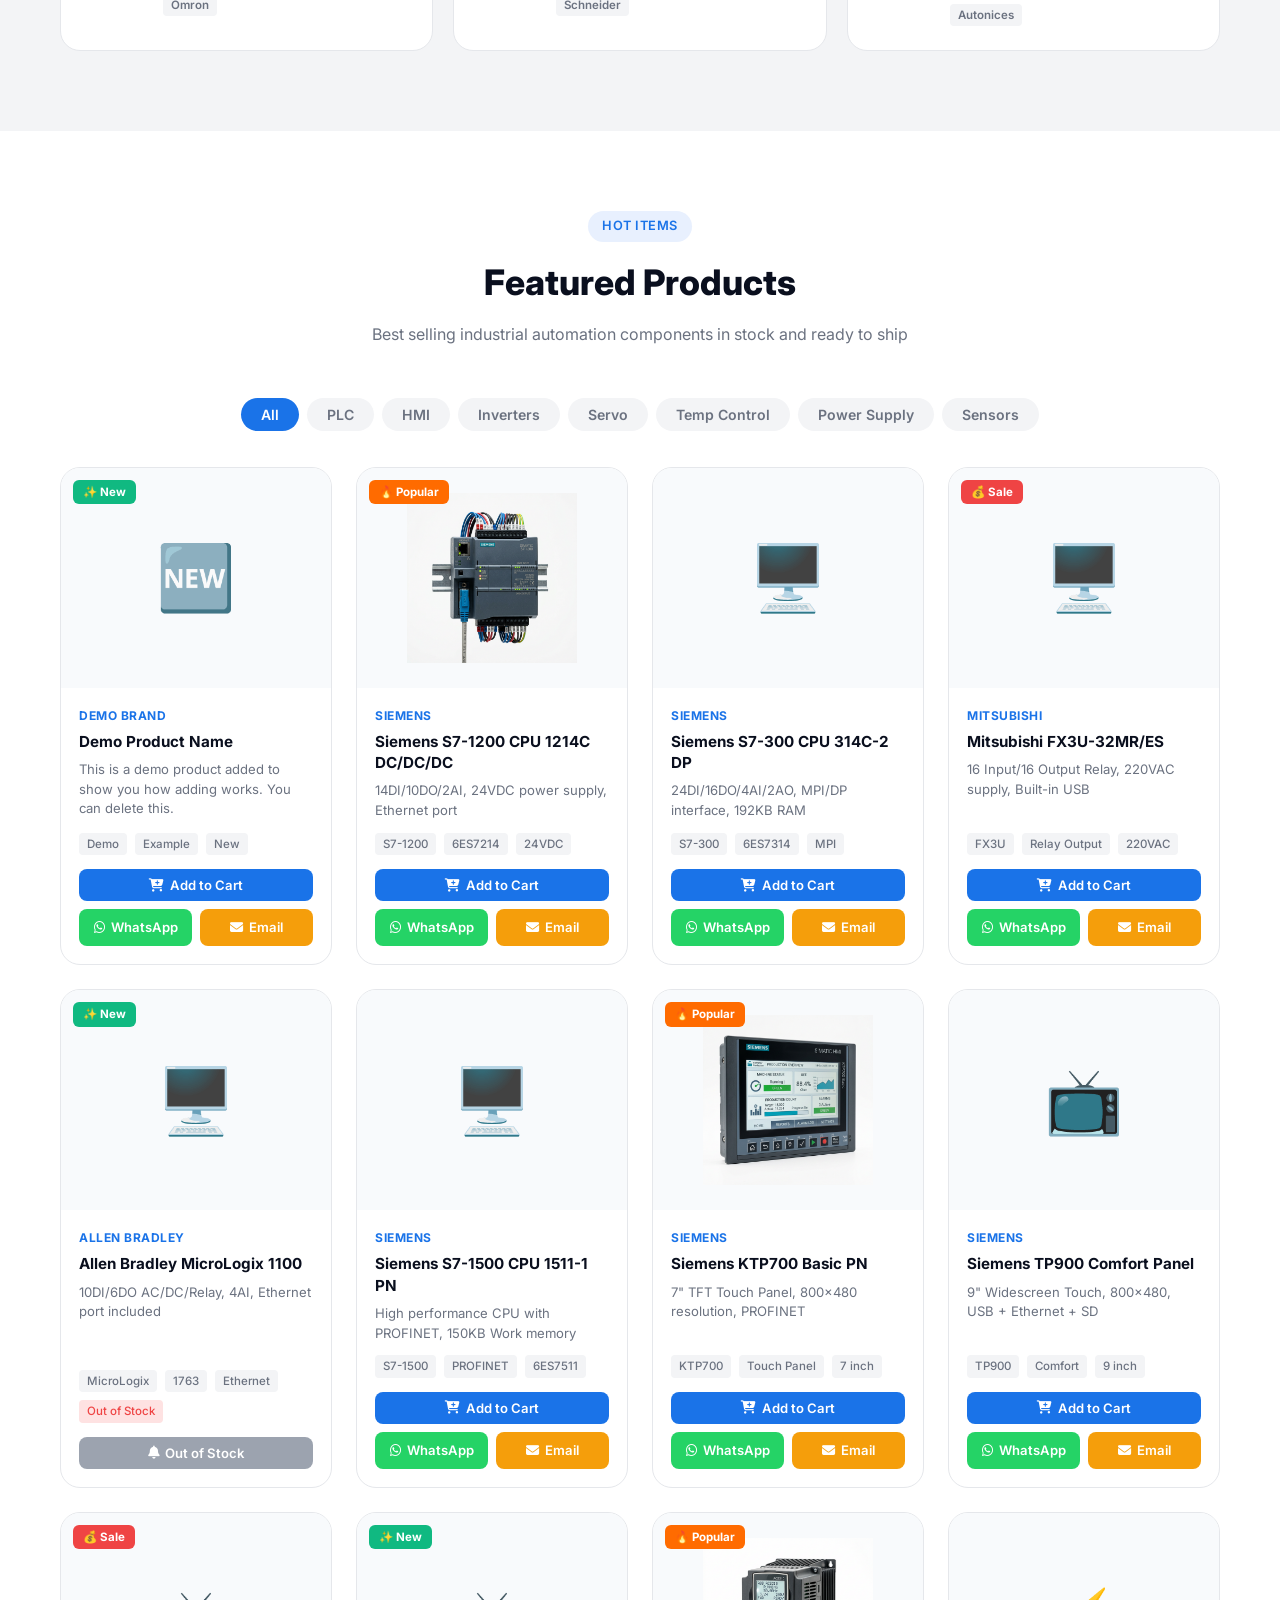
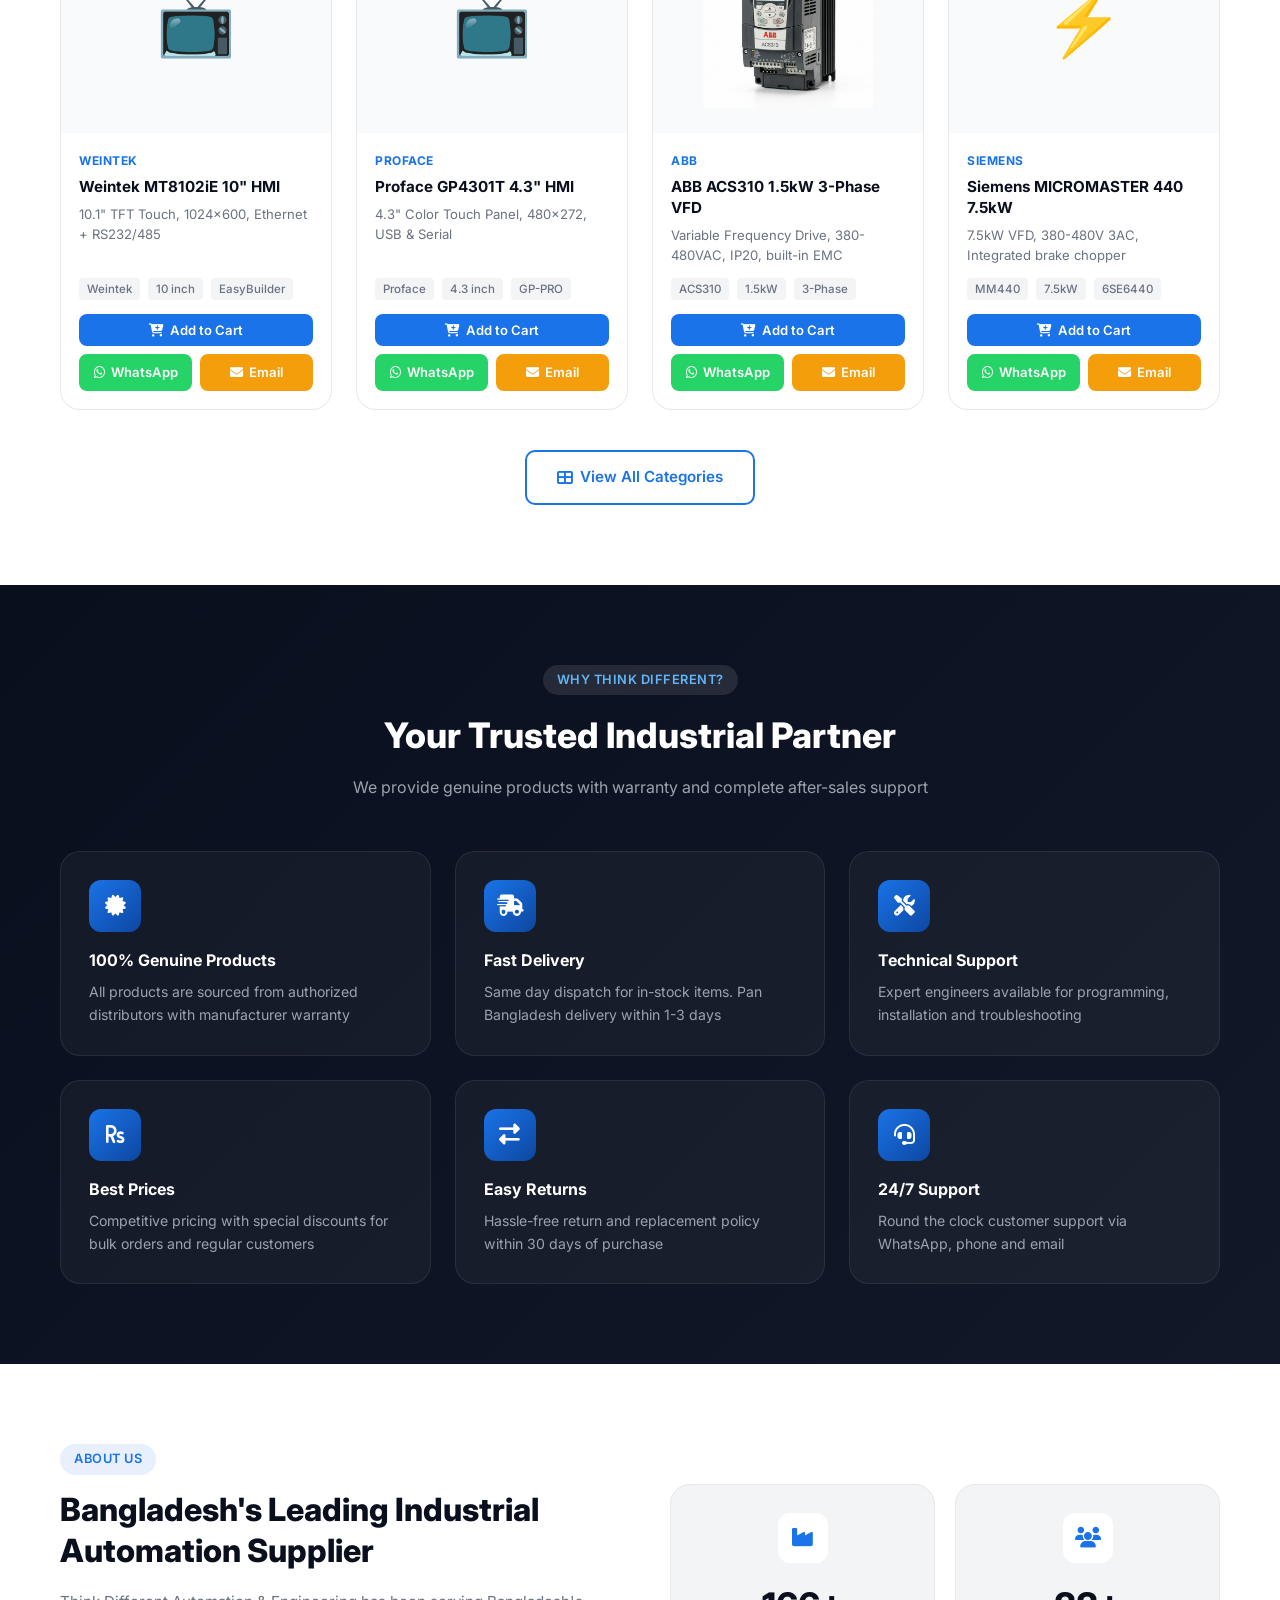
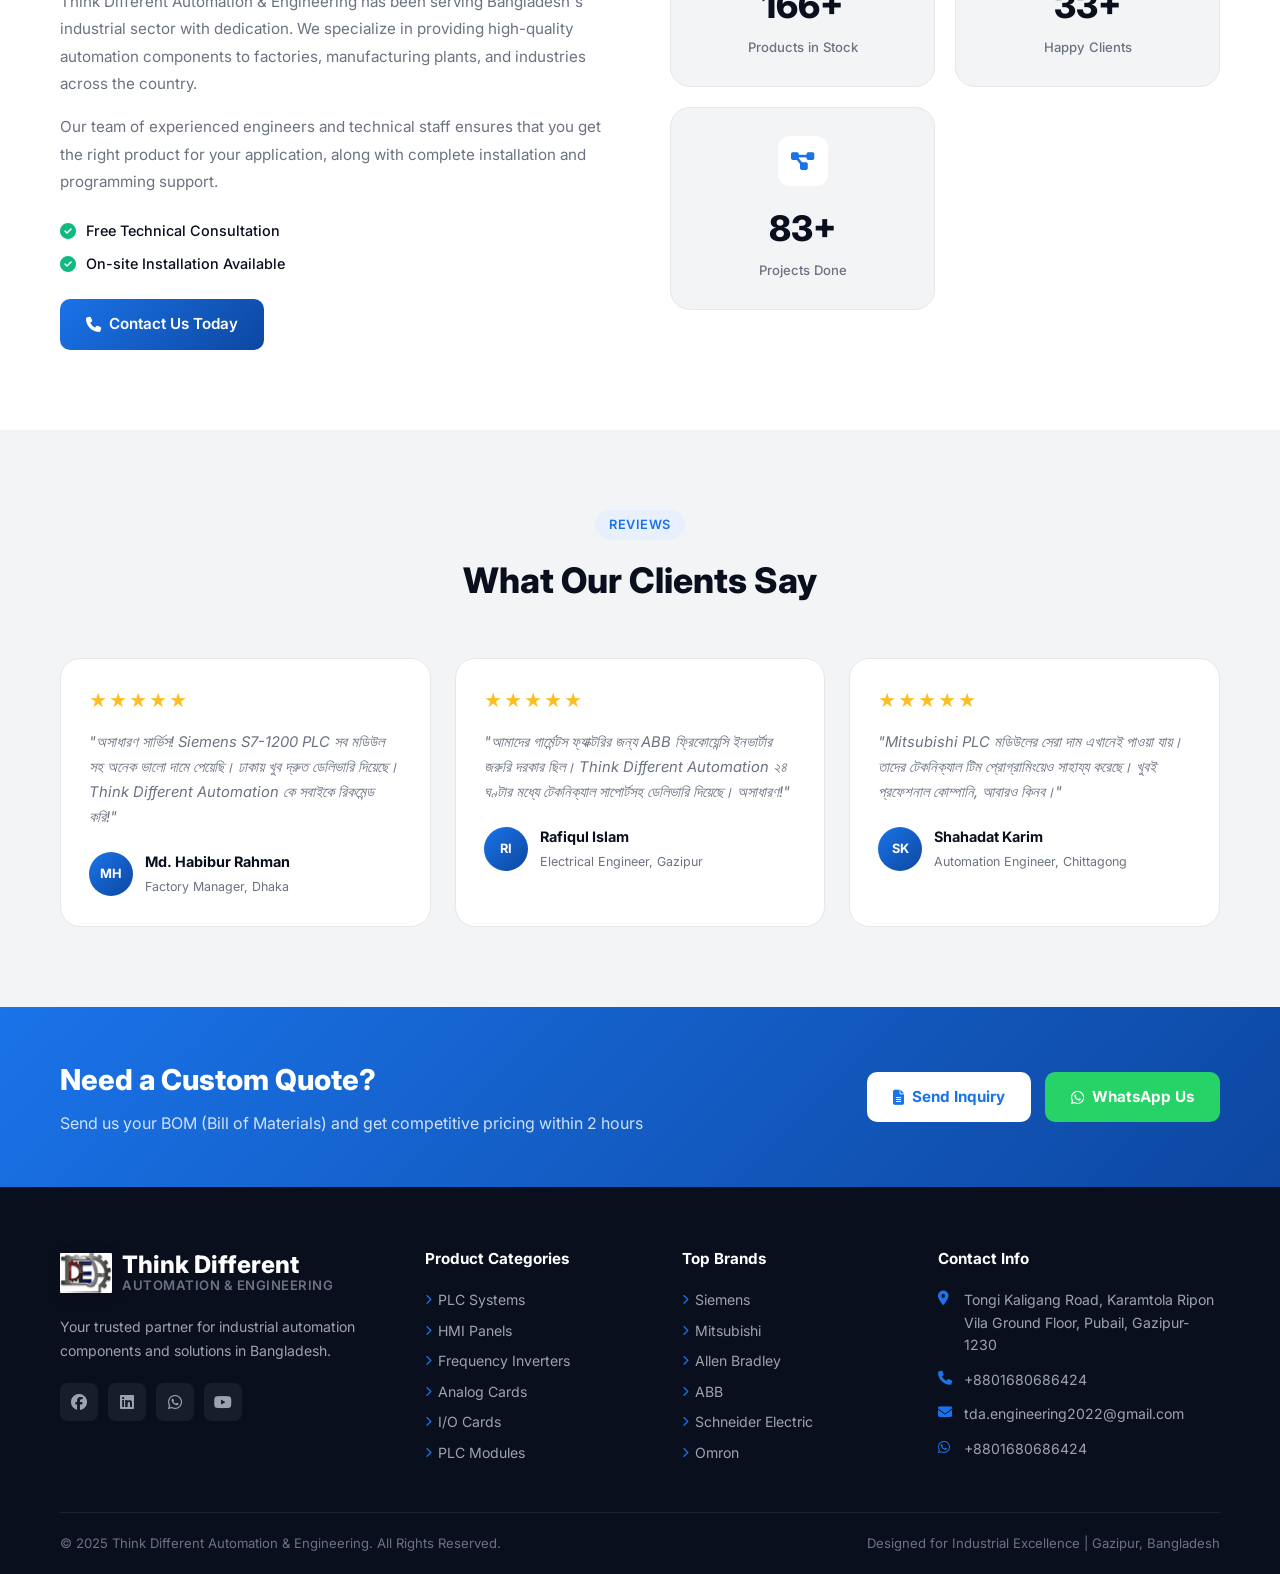
==== commit 67f0a84a: "Synchronized navigation dropdown with new product categories" ====
--- a/index.html
+++ b/index.html
@@ -47,14 +47,12 @@
                             <ul class="dropdown-menu">
                                 <li><a href="#categories"><i class="fas fa-server"></i> PLC Systems</a></li>
                                 <li><a href="#categories"><i class="fas fa-desktop"></i> HMI Panels</a></li>
-                                <li><a href="#categories"><i class="fas fa-bolt"></i> Frequency
-                                        Inverters</a></li>
-                                <li><a href="#categories"><i class="fas fa-wave-square"></i> Analog
-                                        Cards</a></li>
-                                <li><a href="#categories"><i class="fas fa-plug"></i> Input/Output Cards</a>
+                                <li><a href="#categories"><i class="fas fa-bolt"></i> Frequency Inverters</a></li>
+                                <li><a href="#categories"><i class="fas fa-microchip"></i> Servo Drives</a></li>
+                                <li><a href="#categories"><i class="fas fa-thermometer-half"></i> Temp. Controllers</a>
                                 </li>
-                                <li><a href="#categories"><i class="fas fa-puzzle-piece"></i> PLC
-                                        Modules</a></li>
+                                <li><a href="#categories"><i class="fas fa-plug"></i> Power Supplies</a></li>
+                                <li><a href="#categories"><i class="fas fa-rss"></i> Technical Sensors</a></li>
                             </ul>
                         </li>
                         <li><a href="contact.html" class="nav-link">Contact</a></li>
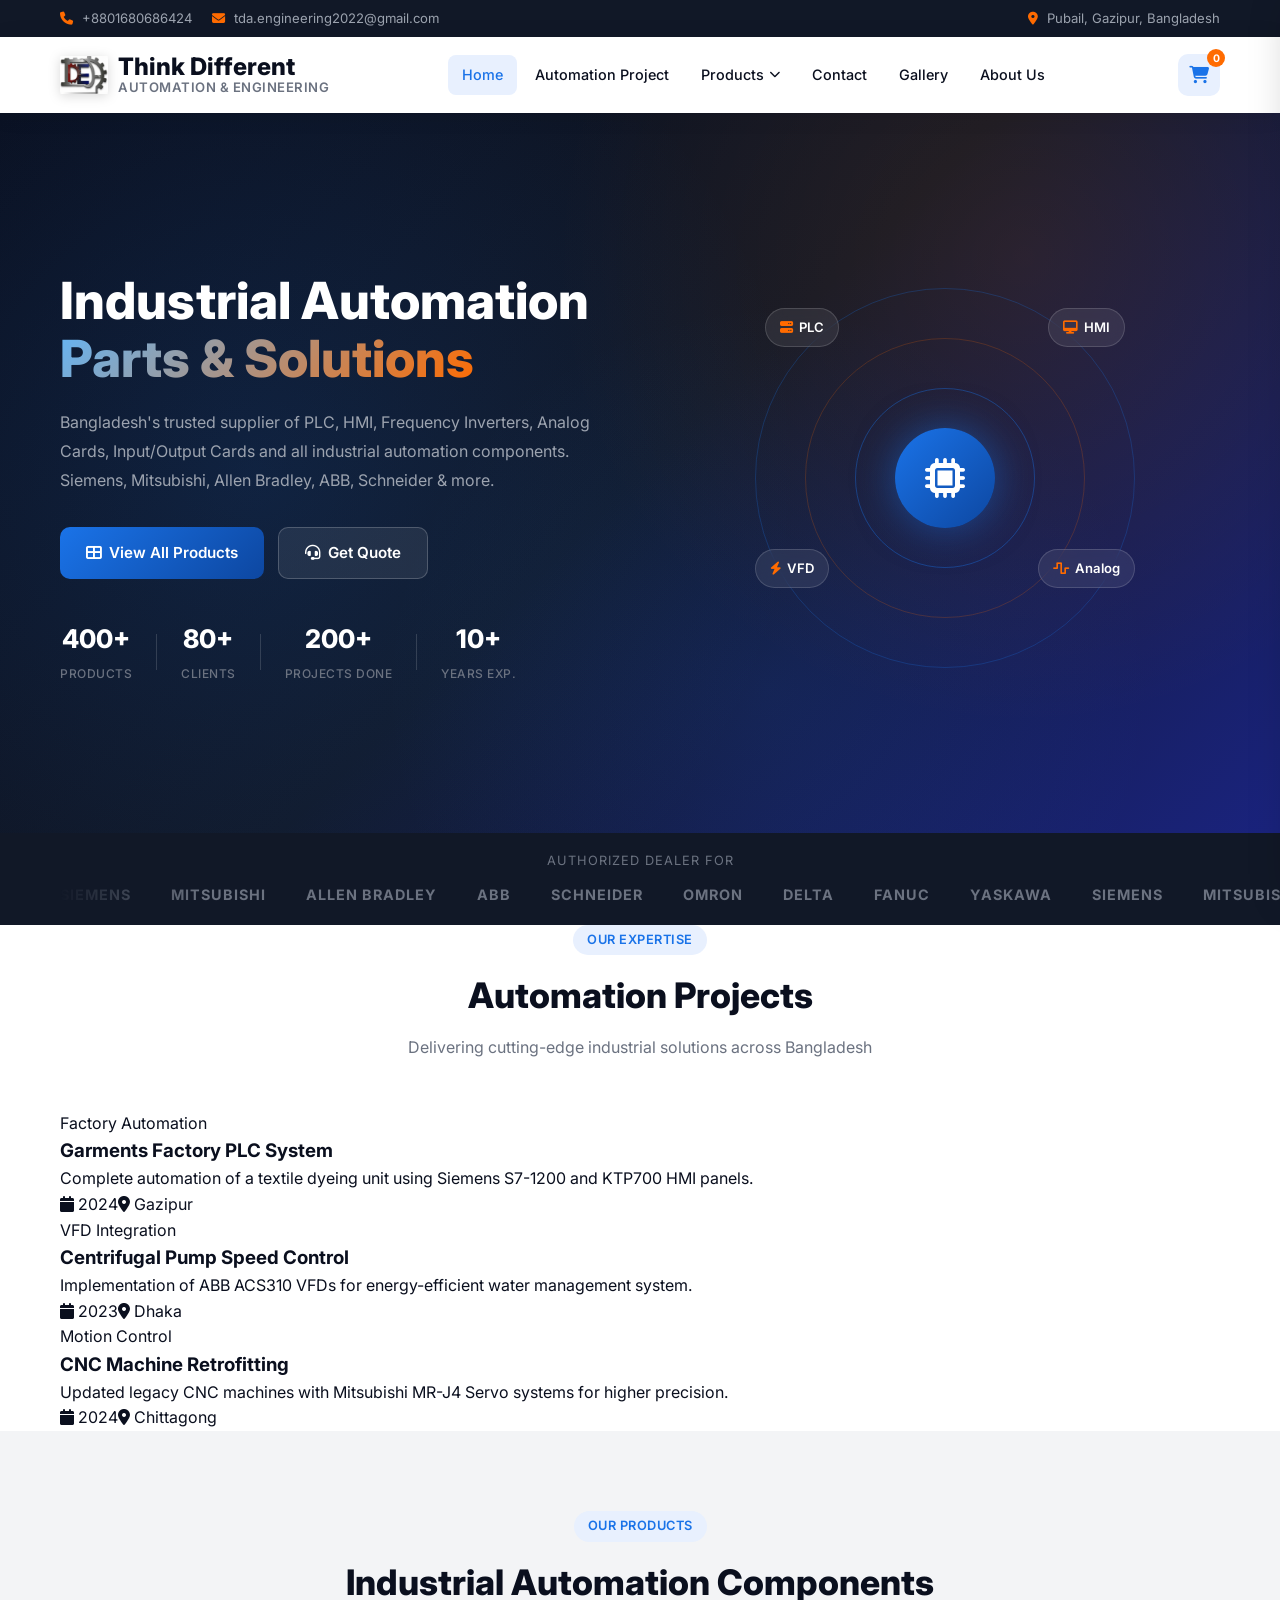
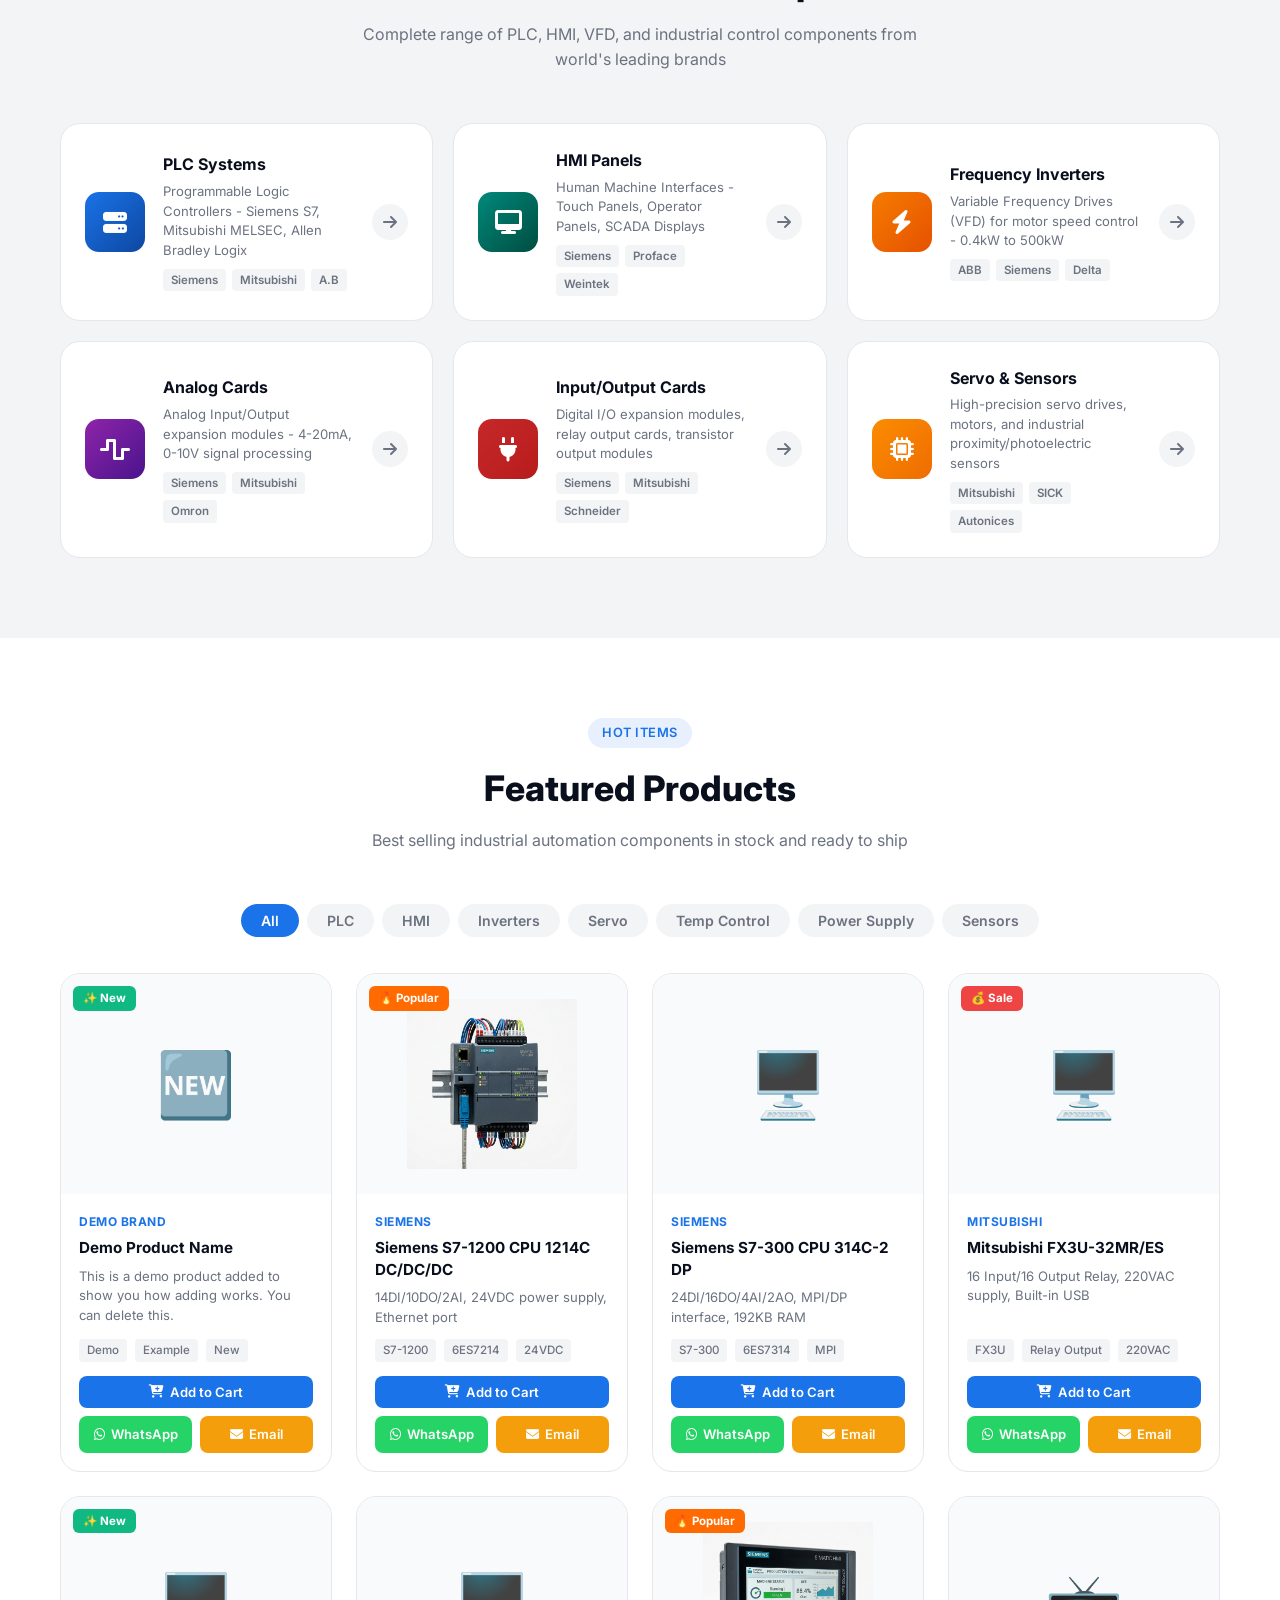
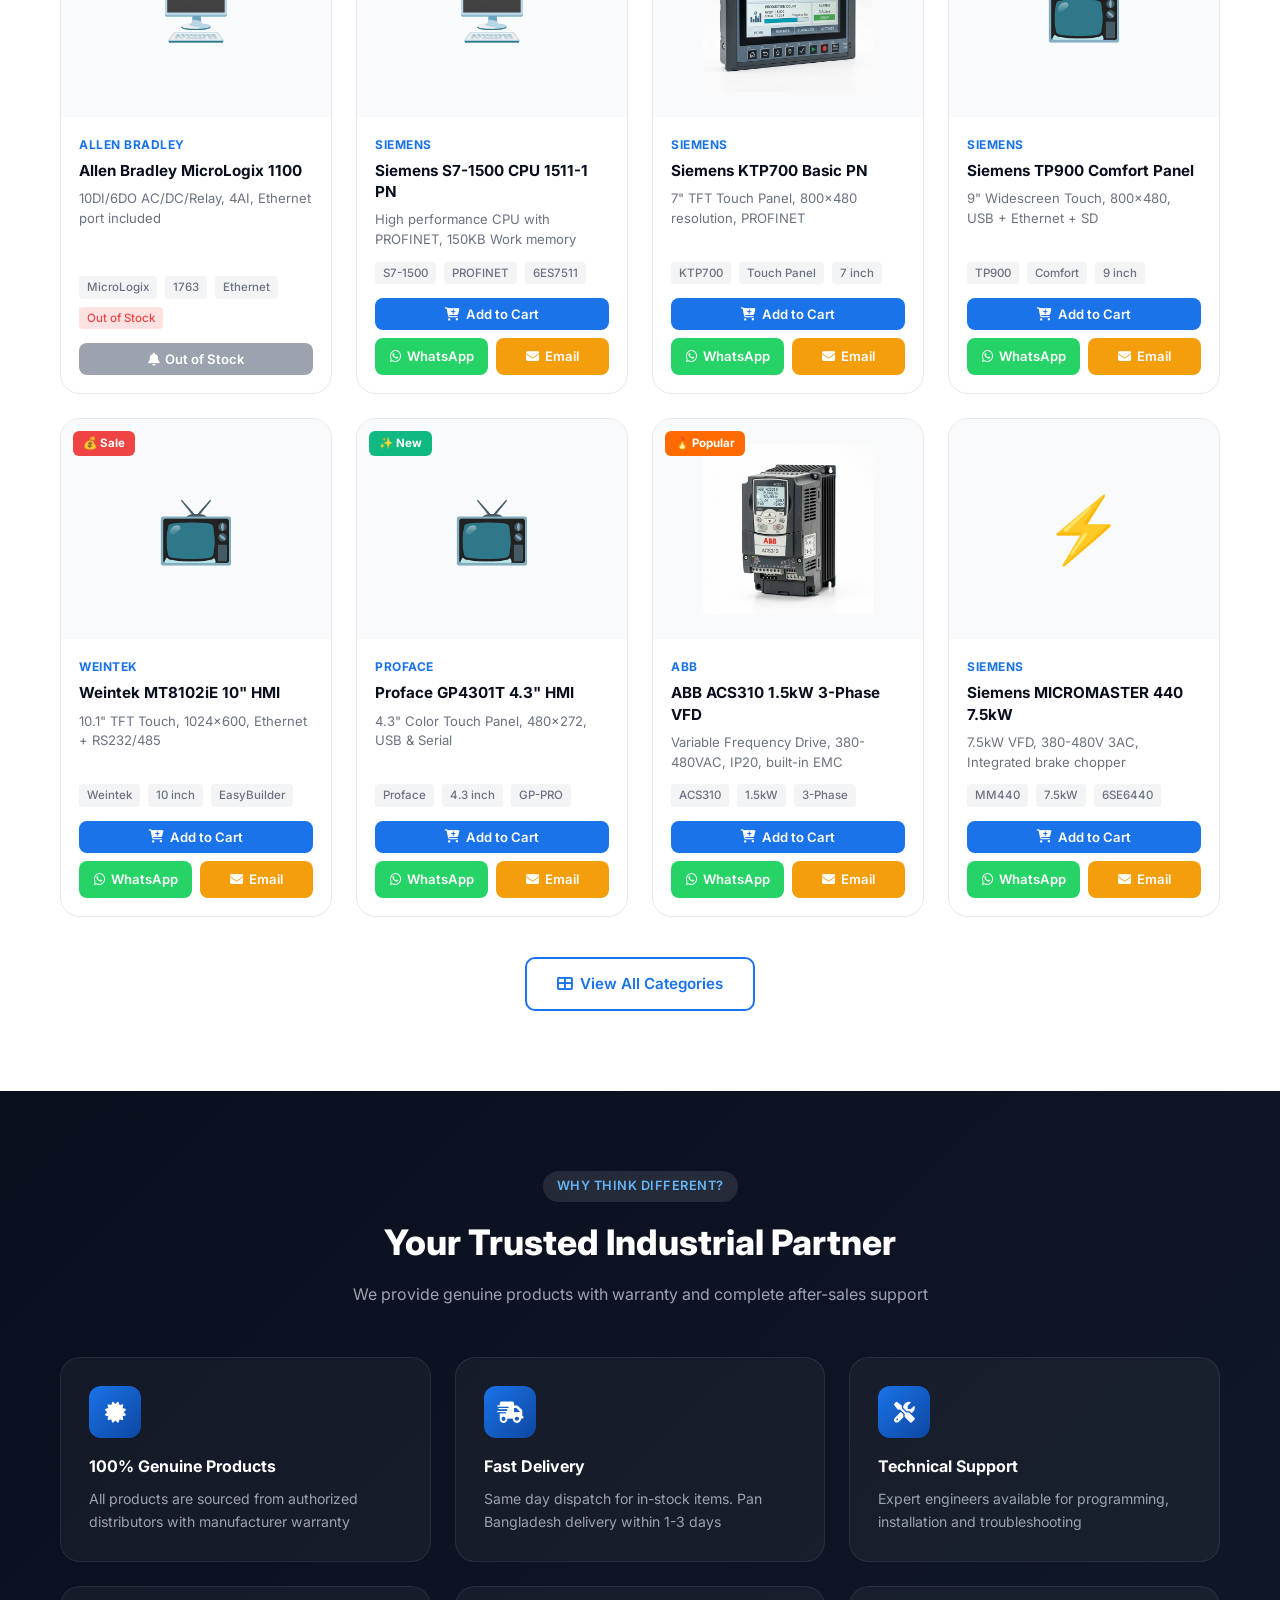
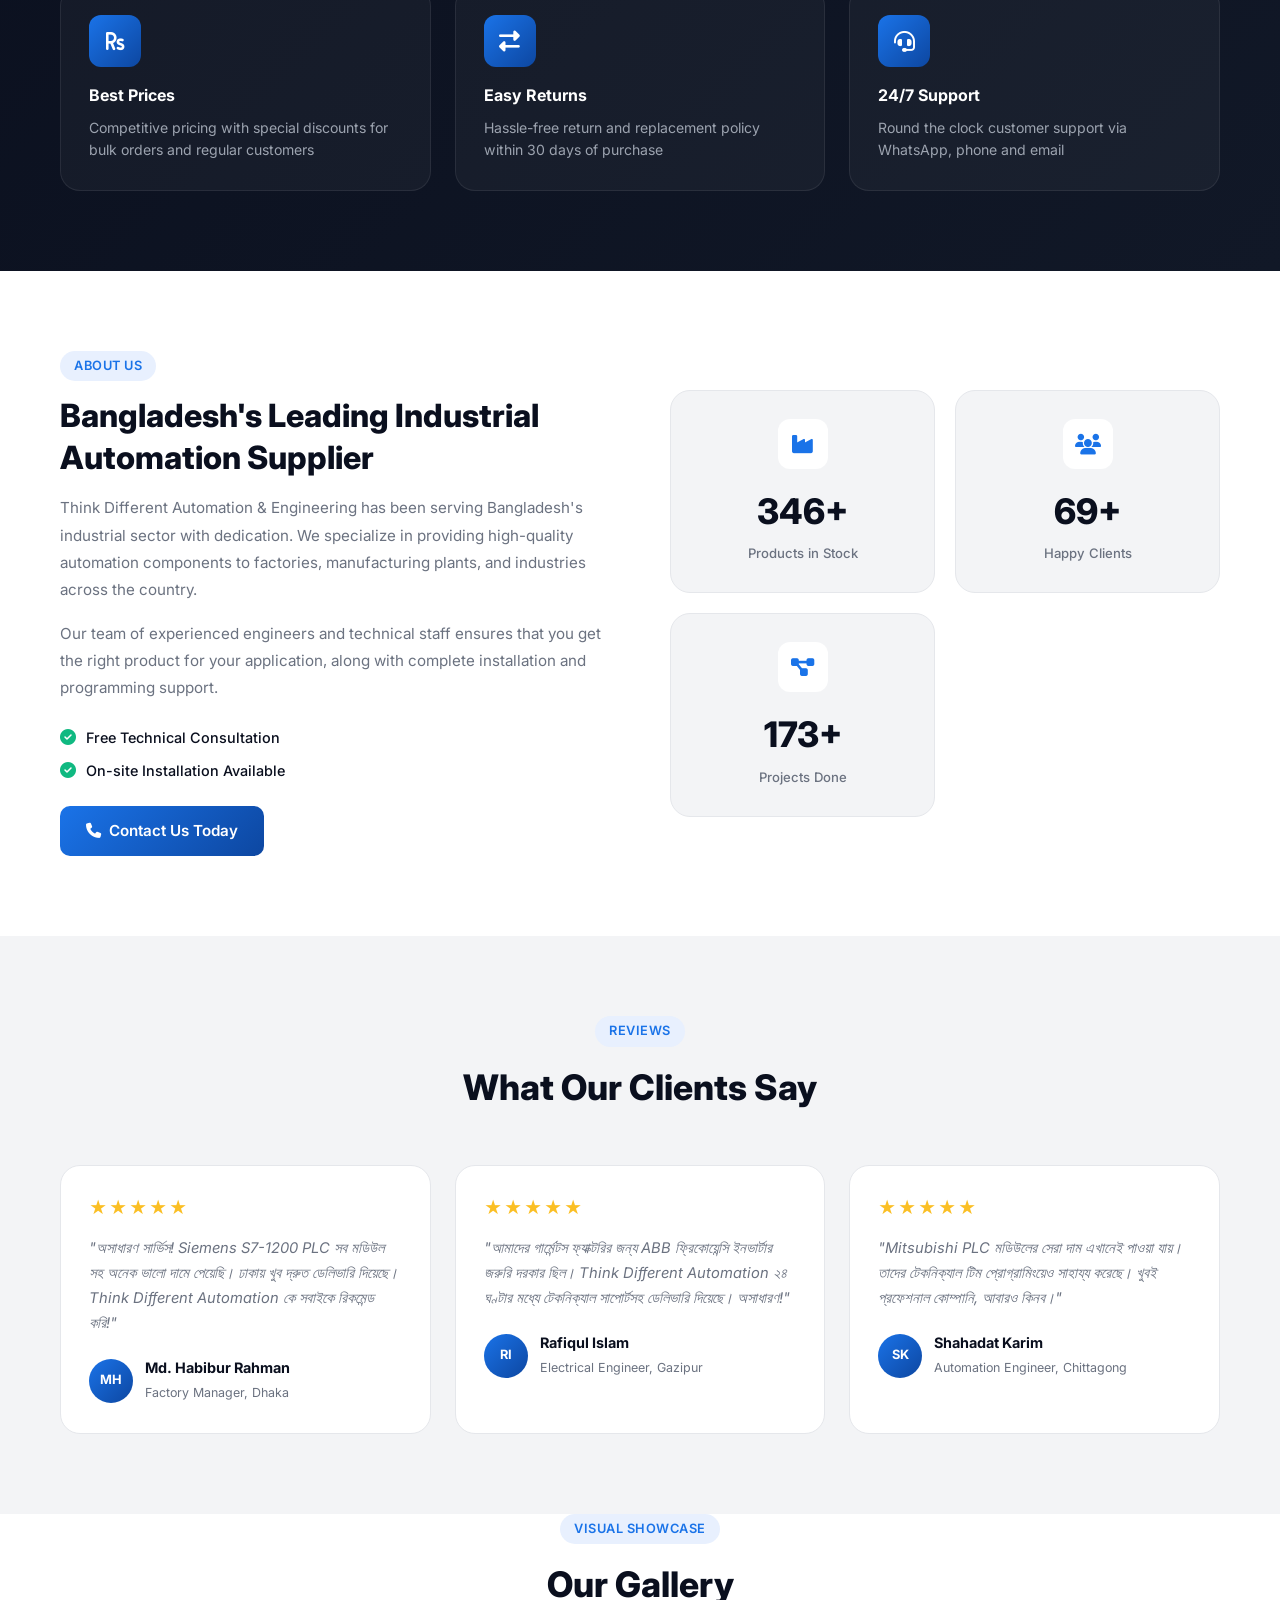
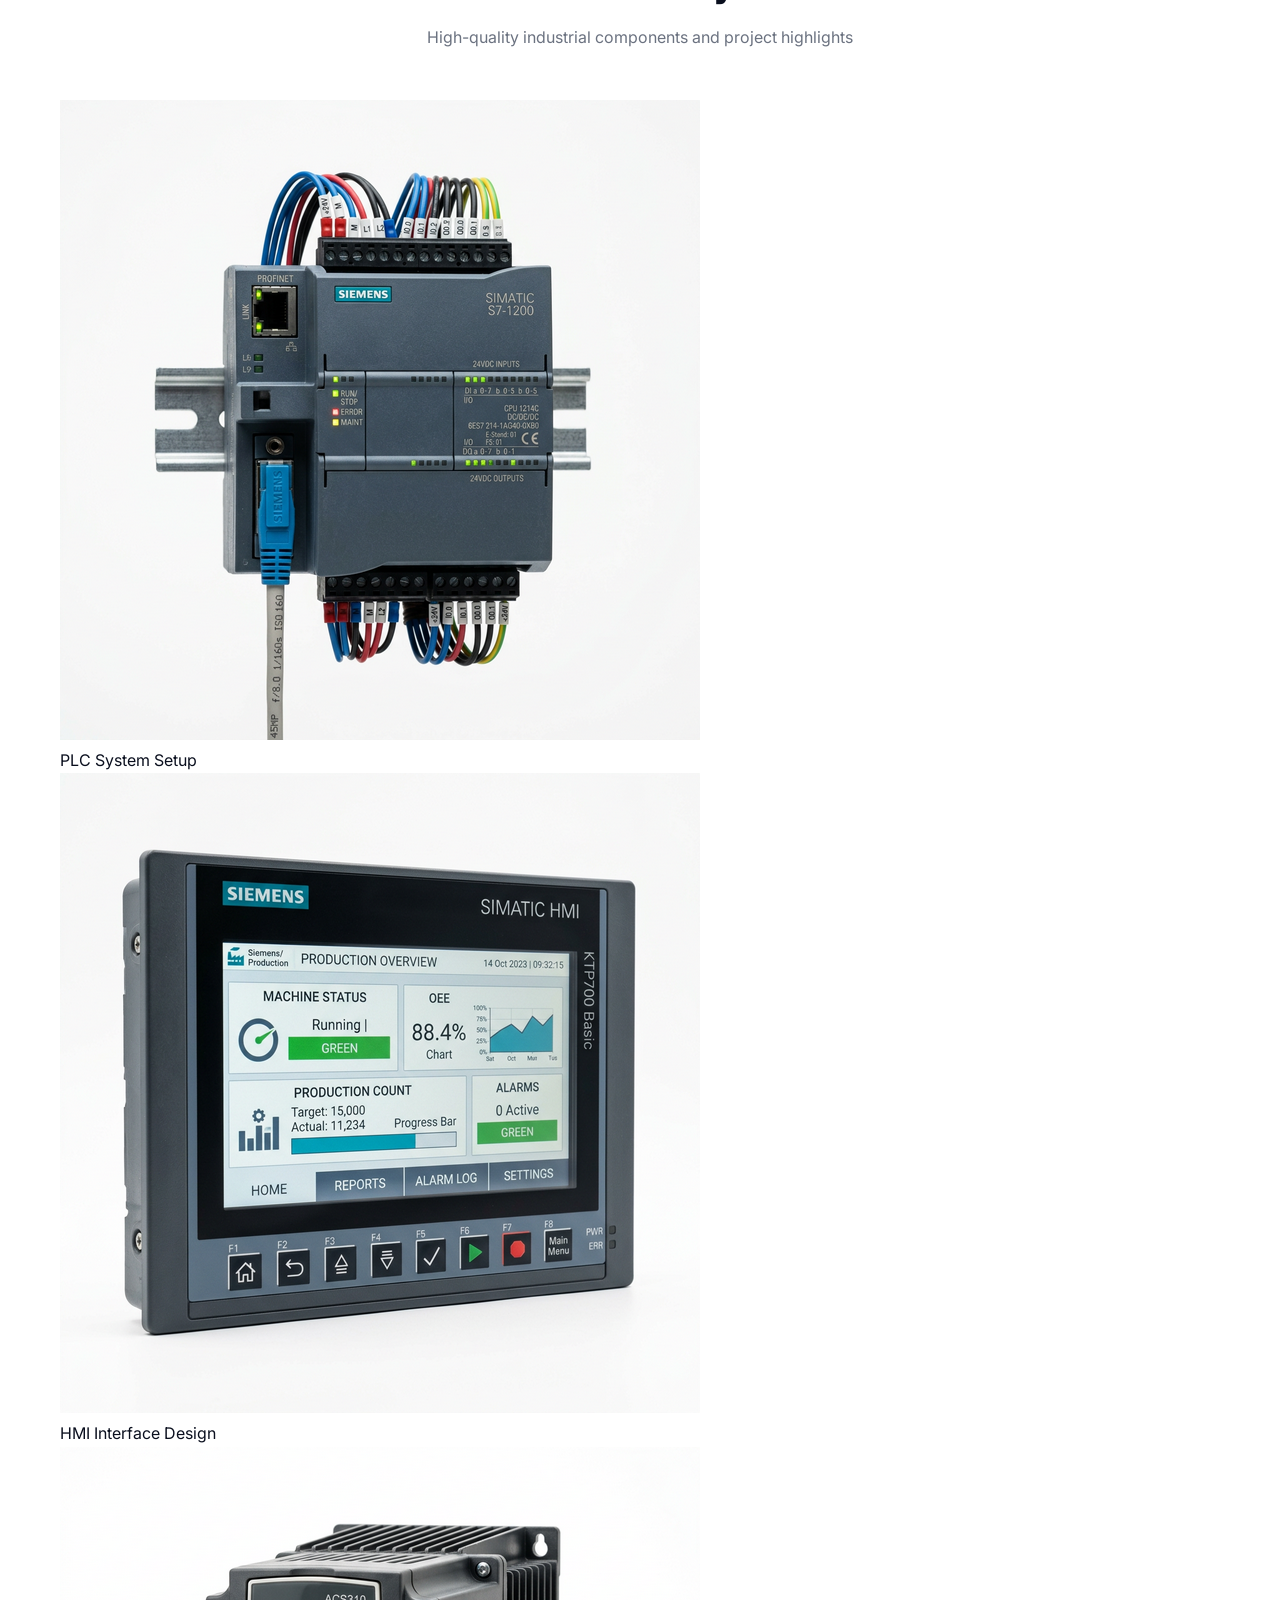
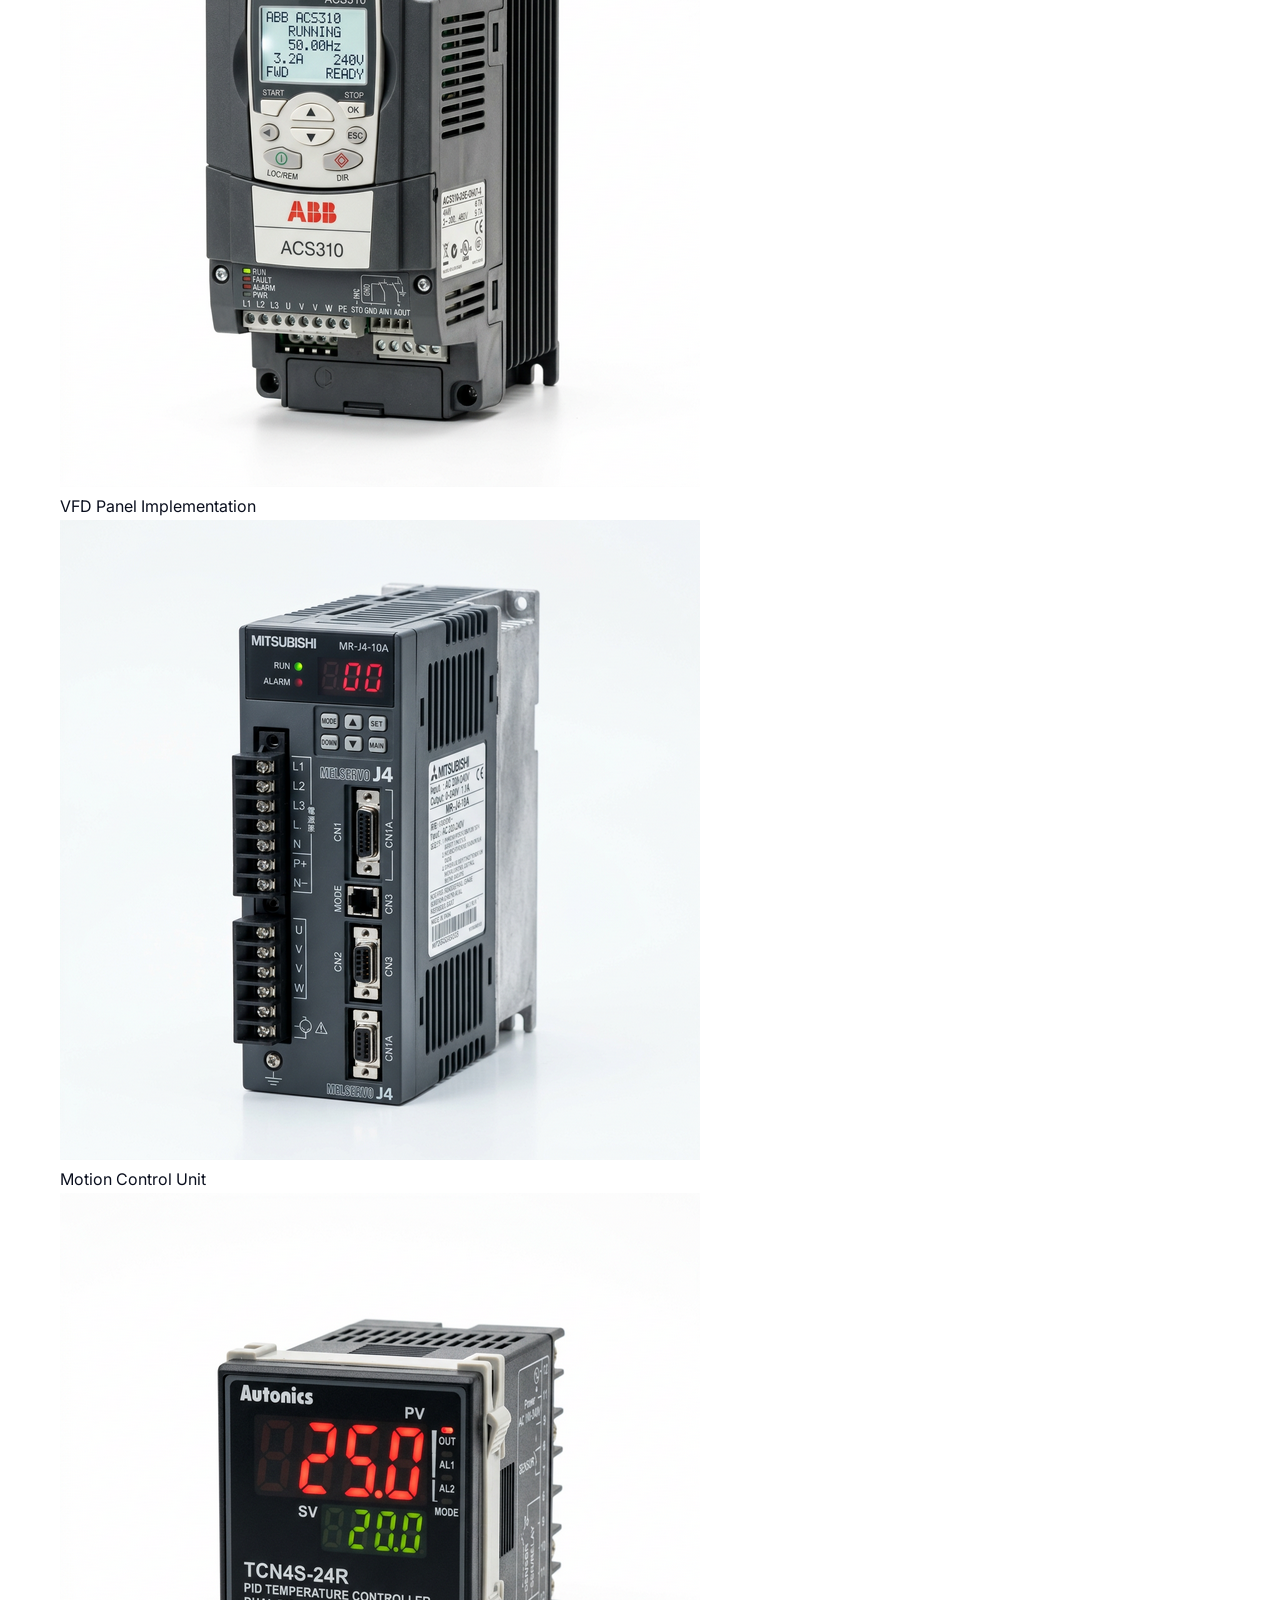
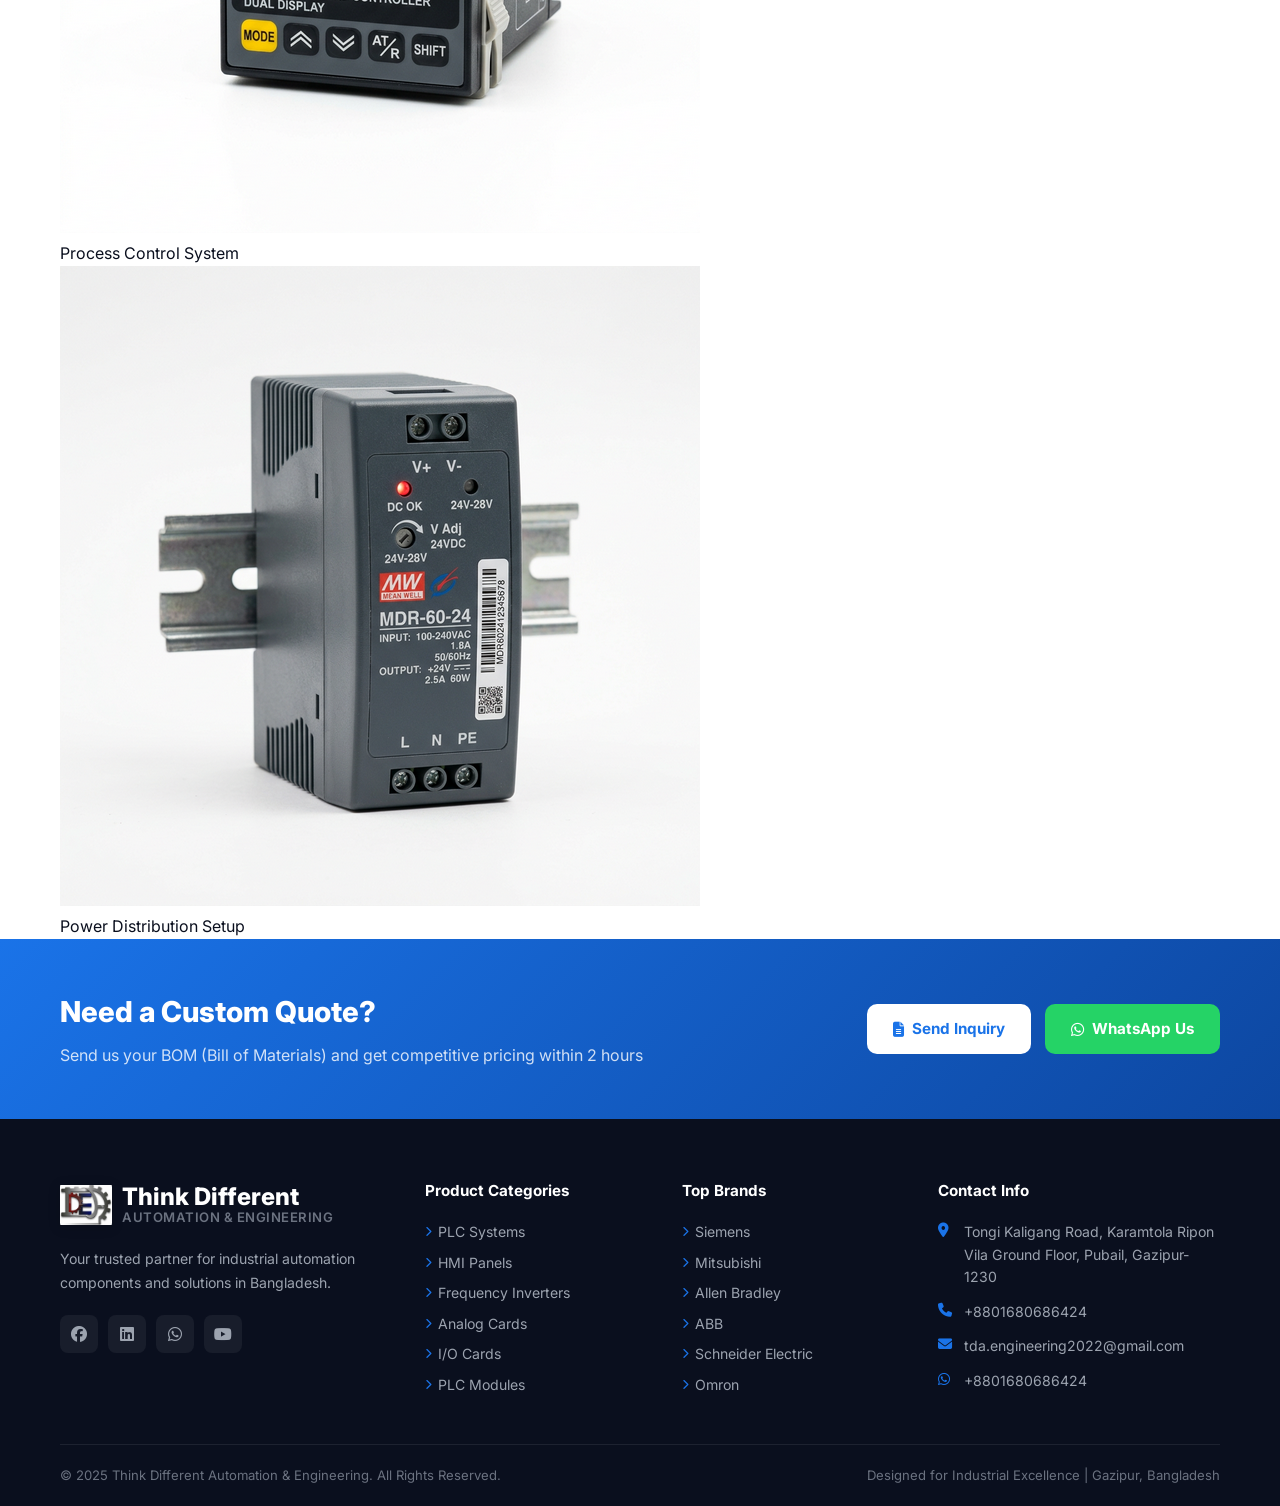
==== commit c4a5ea87: "Implemented Automation Projects and Gallery sections with navigation updates" ====
--- a/index.html
+++ b/index.html
@@ -42,6 +42,7 @@
                 <nav class="navbar" id="navbar">
                     <ul class="nav-list">
                         <li><a href="index.html" class="nav-link active">Home</a></li>
+                        <li><a href="#projects" class="nav-link">Automation Project</a></li>
                         <li class="dropdown">
                             <a href="#categories" class="nav-link">Products <i class="fas fa-chevron-down"></i></a>
                             <ul class="dropdown-menu">
@@ -56,6 +57,7 @@
                             </ul>
                         </li>
                         <li><a href="contact.html" class="nav-link">Contact</a></li>
+                        <li><a href="#gallery" class="nav-link">Gallery</a></li>
                         <li><a href="#about" class="nav-link">About Us</a></li>
                     </ul>
                 </nav>
@@ -182,6 +184,46 @@
         </div>
     </section>
 
+    <!-- Automation Projects -->
+    <section class="projects" id="projects">
+        <div class="container">
+            <div class="section-header">
+                <span class="section-badge">Our Expertise</span>
+                <h2>Automation Projects</h2>
+                <p>Delivering cutting-edge industrial solutions across Bangladesh</p>
+            </div>
+            <div class="projects-grid">
+                <div class="project-card">
+                    <div class="project-info">
+                        <div class="project-tag">Factory Automation</div>
+                        <h3>Garments Factory PLC System</h3>
+                        <p>Complete automation of a textile dyeing unit using Siemens S7-1200 and KTP700 HMI panels.</p>
+                        <div class="project-meta"><span><i class="fas fa-calendar"></i> 2024</span><span><i
+                                    class="fas fa-map-marker-alt"></i> Gazipur</span></div>
+                    </div>
+                </div>
+                <div class="project-card">
+                    <div class="project-info">
+                        <div class="project-tag">VFD Integration</div>
+                        <h3>Centrifugal Pump Speed Control</h3>
+                        <p>Implementation of ABB ACS310 VFDs for energy-efficient water management system.</p>
+                        <div class="project-meta"><span><i class="fas fa-calendar"></i> 2023</span><span><i
+                                    class="fas fa-map-marker-alt"></i> Dhaka</span></div>
+                    </div>
+                </div>
+                <div class="project-card">
+                    <div class="project-info">
+                        <div class="project-tag">Motion Control</div>
+                        <h3>CNC Machine Retrofitting</h3>
+                        <p>Updated legacy CNC machines with Mitsubishi MR-J4 Servo systems for higher precision.</p>
+                        <div class="project-meta"><span><i class="fas fa-calendar"></i> 2024</span><span><i
+                                    class="fas fa-map-marker-alt"></i> Chittagong</span></div>
+                    </div>
+                </div>
+            </div>
+        </div>
+    </section>
+
     <!-- Product Categories -->
     <section class="categories" id="categories">
         <div class="container">
@@ -455,6 +497,44 @@
         </div>
     </section>
 
+    <!-- Gallery -->
+    <section class="gallery" id="gallery">
+        <div class="container">
+            <div class="section-header">
+                <span class="section-badge">Visual Showcase</span>
+                <h2>Our Gallery</h2>
+                <p>High-quality industrial components and project highlights</p>
+            </div>
+            <div class="gallery-grid">
+                <div class="gallery-item">
+                    <img src="images/products/siemens-s7-1200.png" alt="Siemens PLC Project">
+                    <div class="gallery-overlay"><span>PLC System Setup</span></div>
+                </div>
+                <div class="gallery-item">
+                    <img src="images/products/siemens-ktp700.png" alt="HMI Design">
+                    <div class="gallery-overlay"><span>HMI Interface Design</span></div>
+                </div>
+                <div class="gallery-item">
+                    <img src="images/products/abb-acs310.png" alt="VFD Drive">
+                    <div class="gallery-overlay"><span>VFD Panel Implementation</span></div>
+                </div>
+                <div class="gallery-item">
+                    <img src="images/products/mitsubishi-servo.png" alt="Servo Drive">
+                    <div class="gallery-overlay"><span>Motion Control Unit</span></div>
+                </div>
+                <div class="gallery-item">
+                    <img src="images/products/autonics-temp.png" alt="Temp Controller">
+                    <div class="gallery-overlay"><span>Process Control System</span></div>
+                </div>
+                <div class="gallery-item">
+                    <img src="images/products/meanwell-psu.png" alt="Power Supply">
+                    <div class="gallery-overlay"><span>Power Distribution Setup</span></div>
+                </div>
+            </div>
+        </div>
+    </section>
+
+
     <!-- CTA Banner -->
     <section class="cta-banner">
         <div class="container">
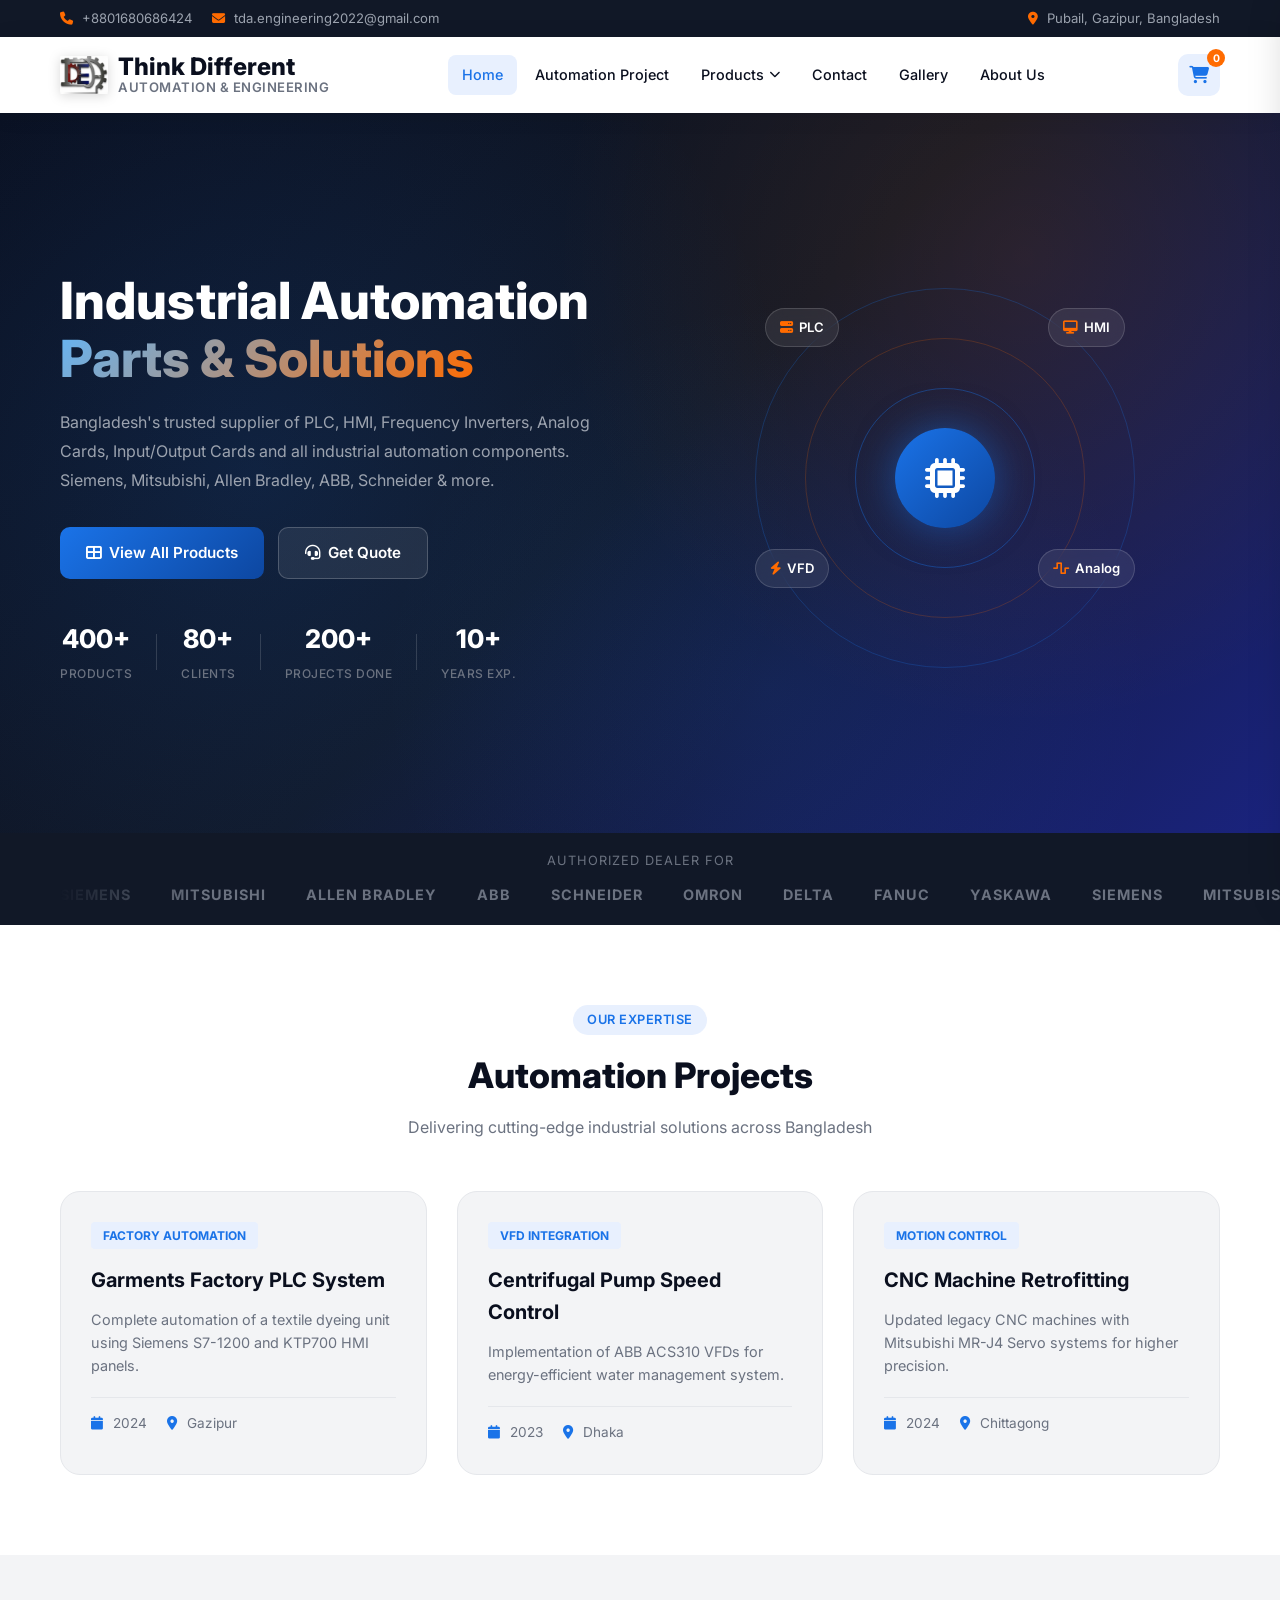
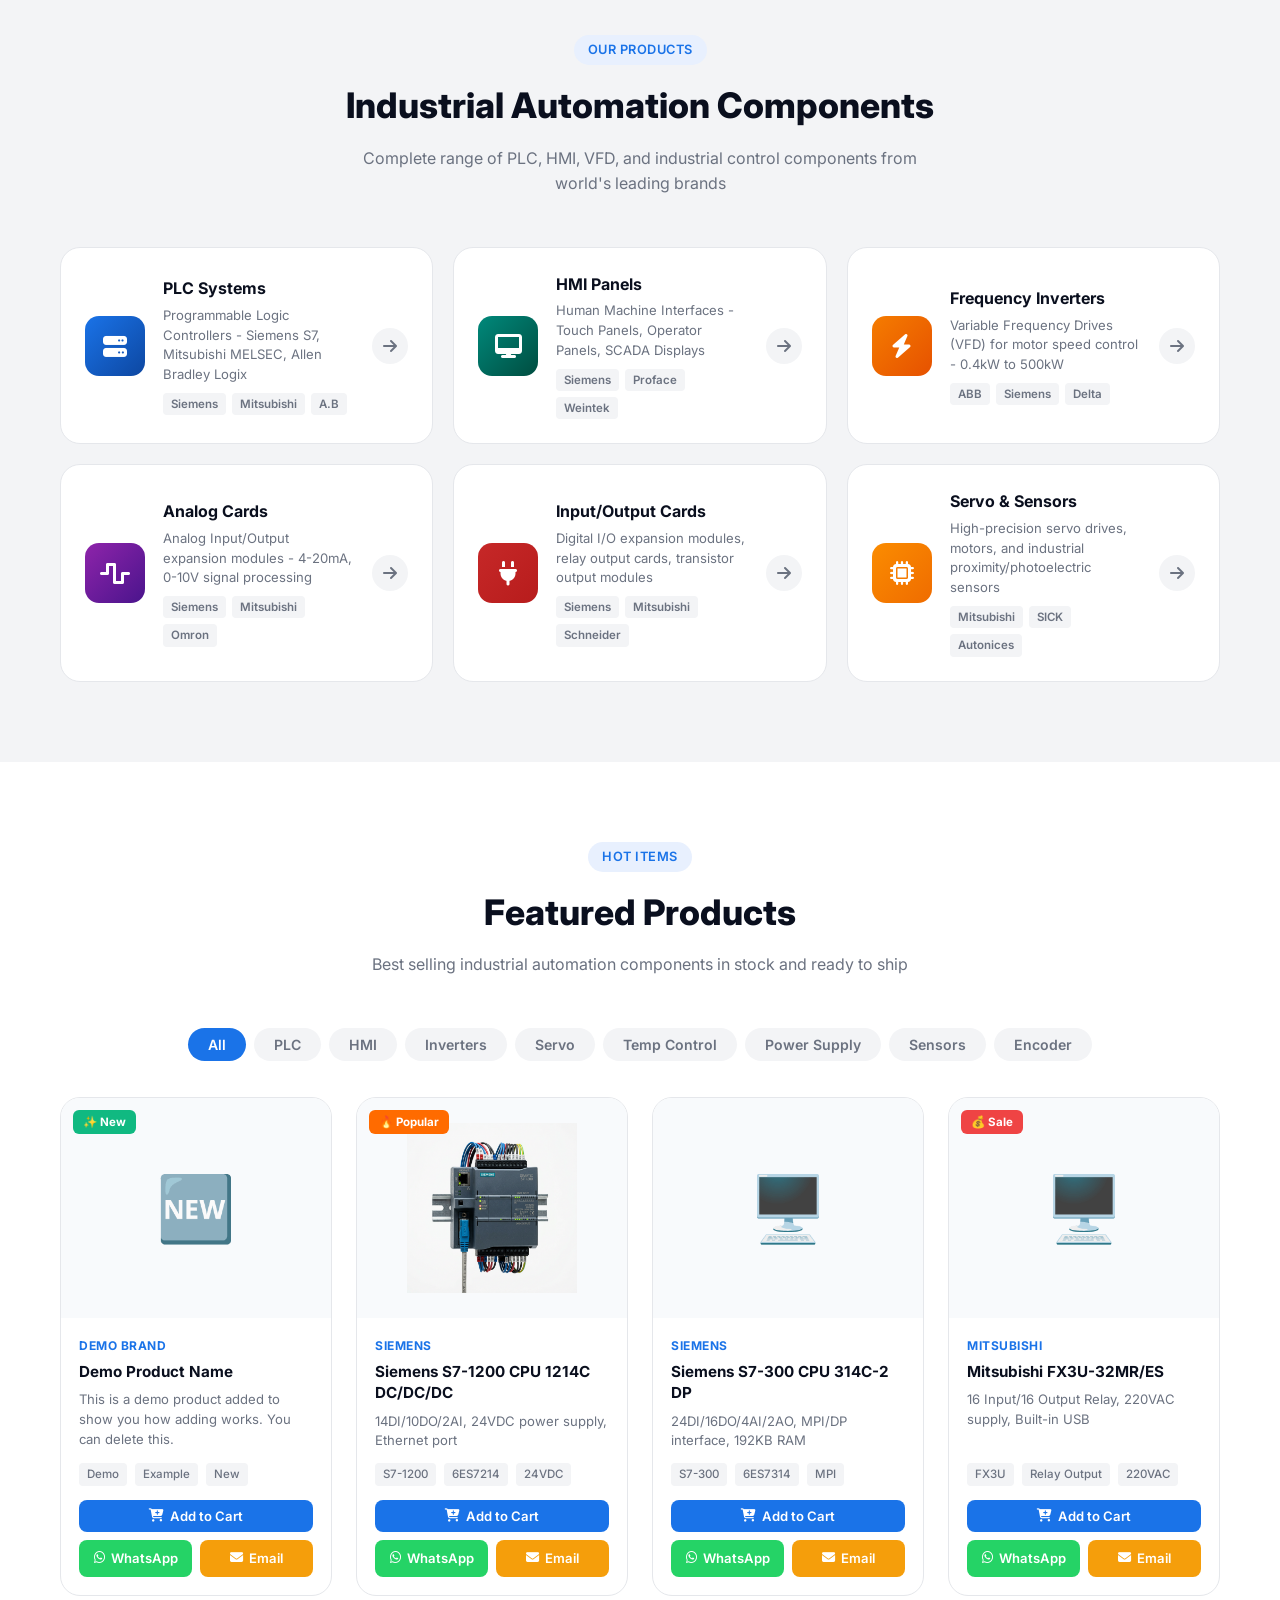
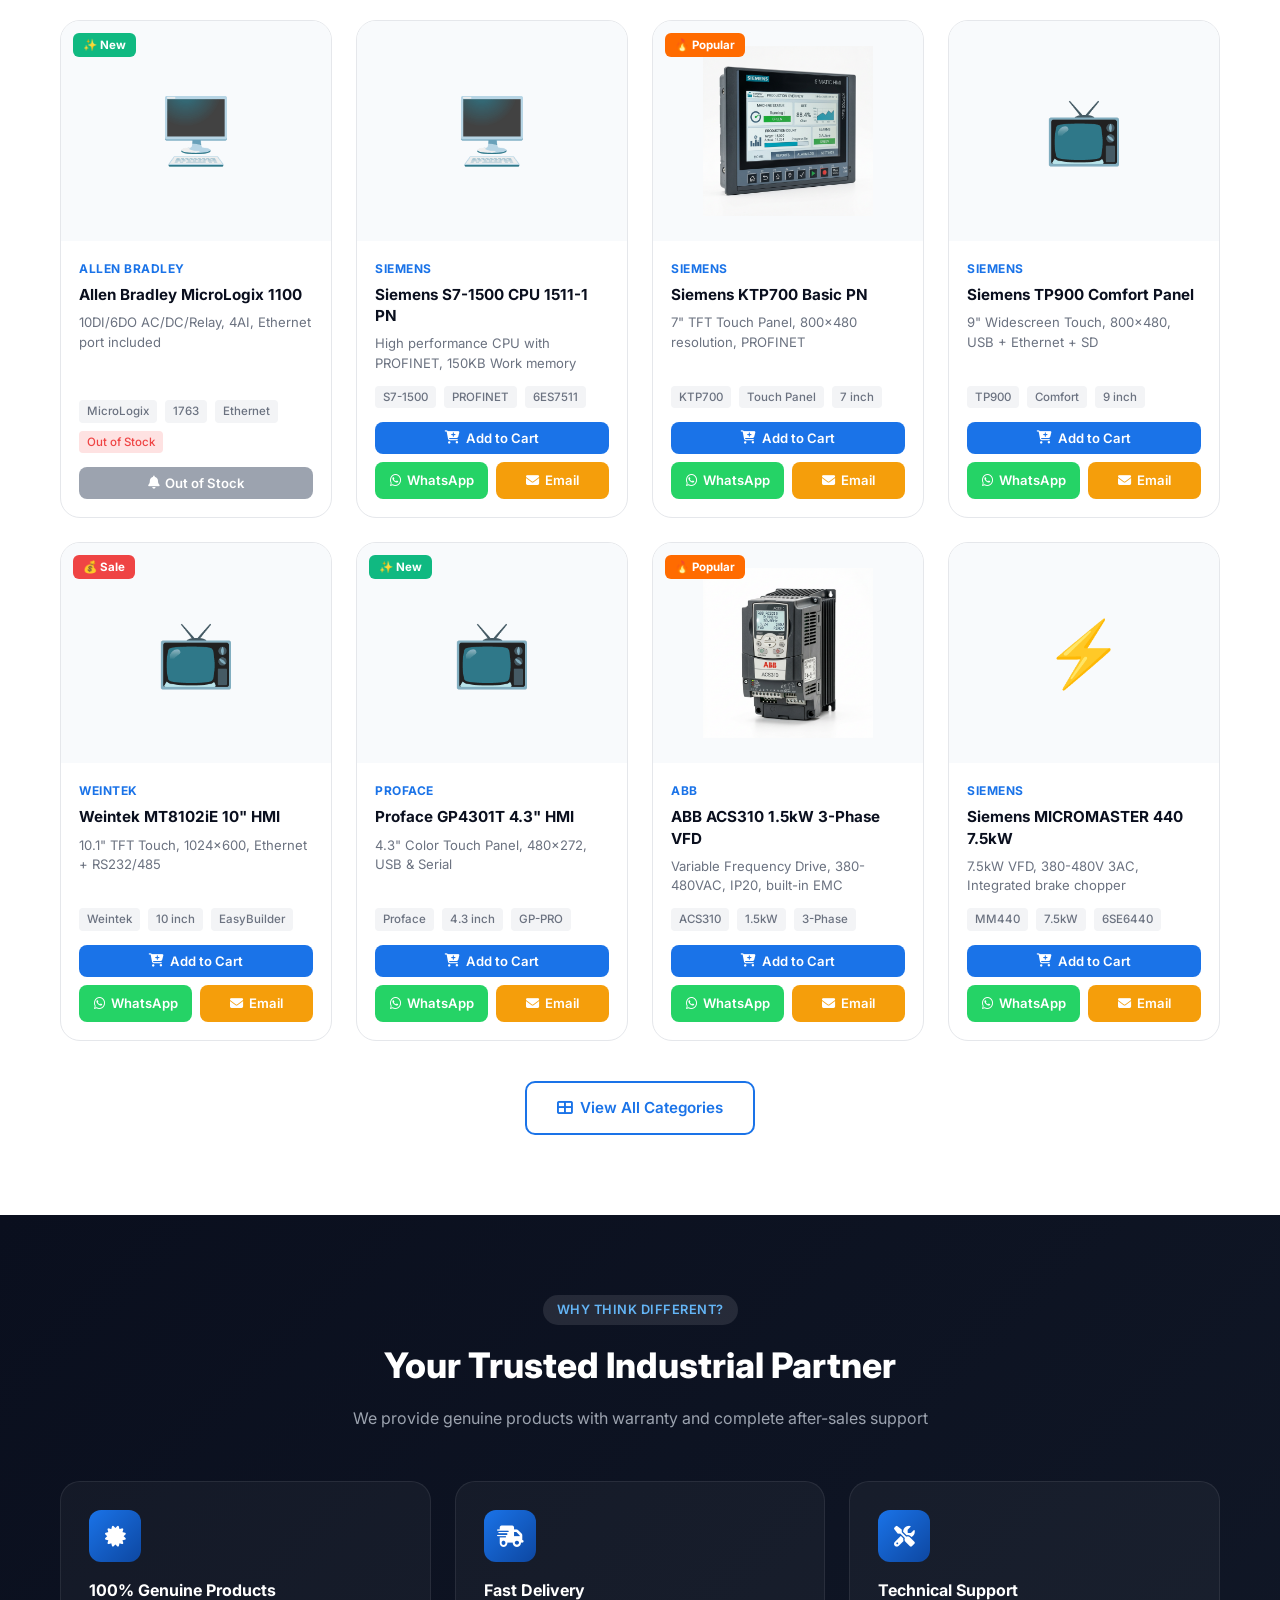
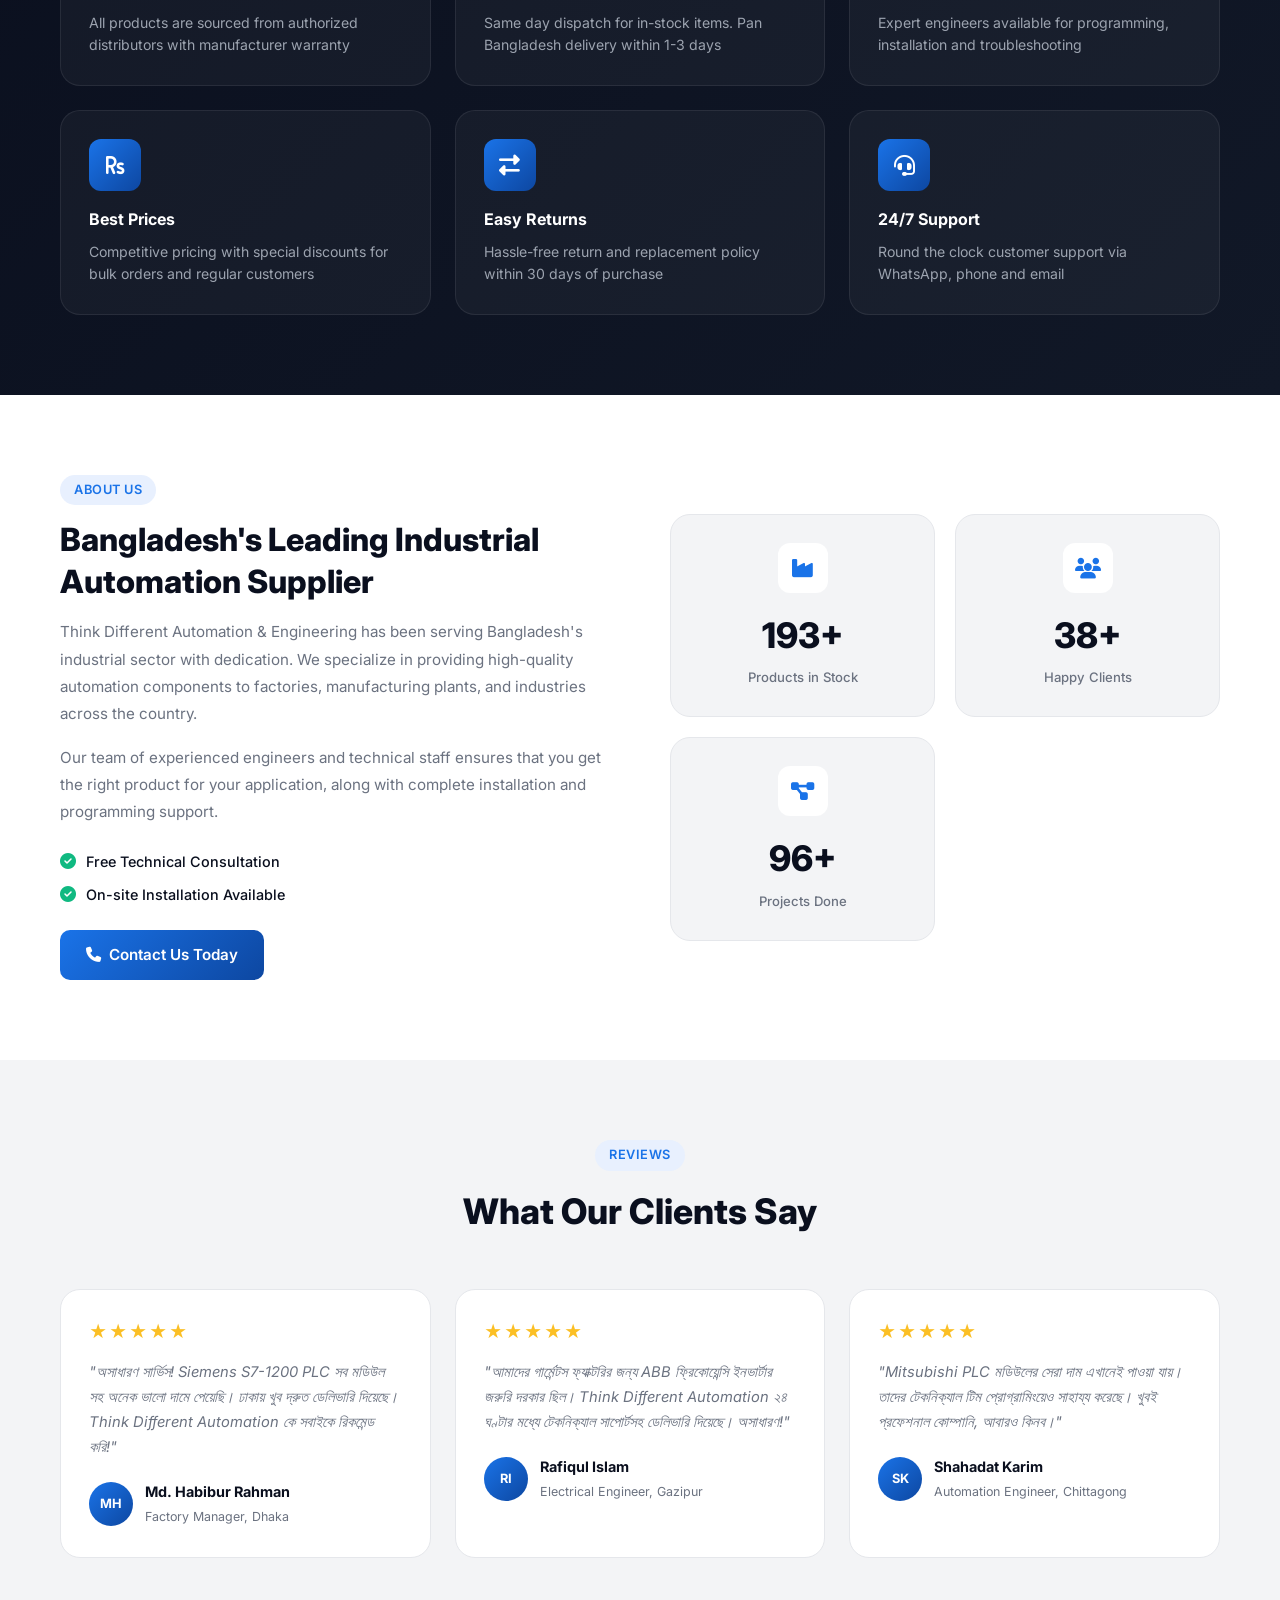
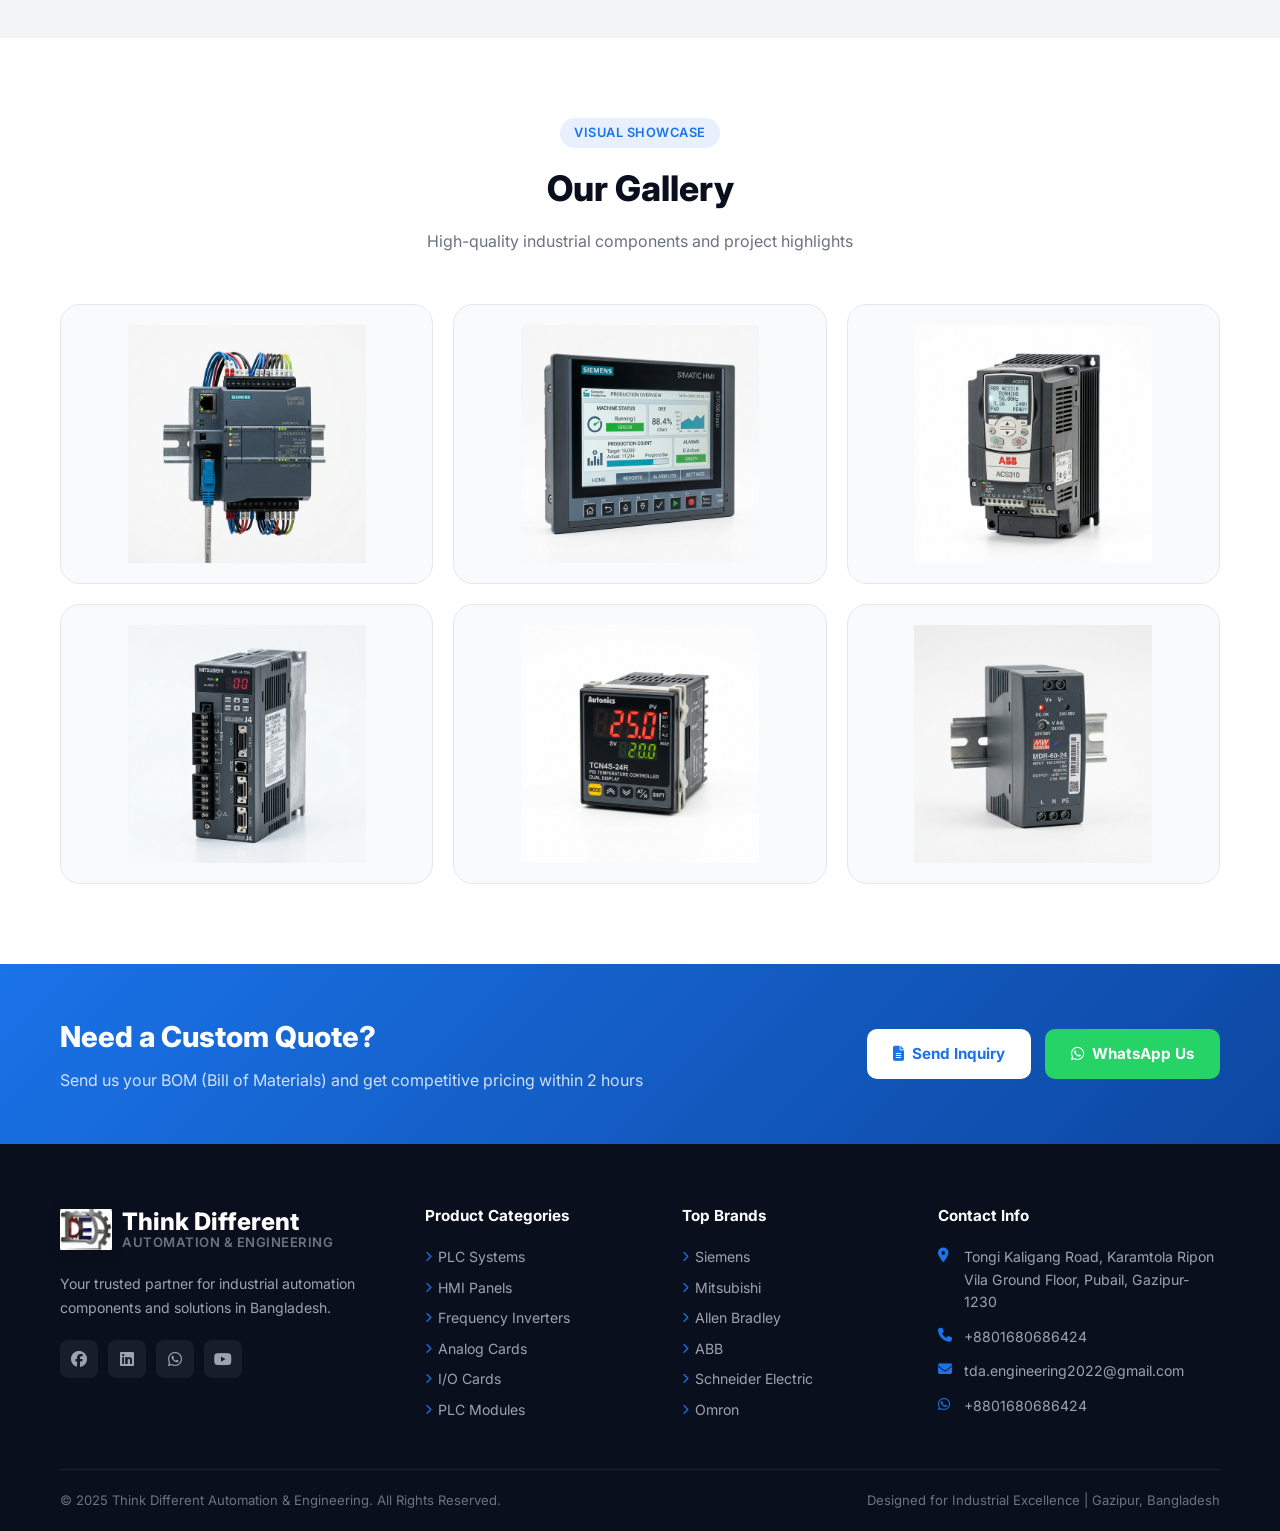
==== commit 9a4a7a02: "Added Rotary Encoder category and sample product" ====
--- a/index.html
+++ b/index.html
@@ -54,6 +54,7 @@
                                 </li>
                                 <li><a href="#categories"><i class="fas fa-plug"></i> Power Supplies</a></li>
                                 <li><a href="#categories"><i class="fas fa-rss"></i> Technical Sensors</a></li>
+                                <li><a href="#categories"><i class="fas fa-sync"></i> Rotary Encoders</a></li>
                             </ul>
                         </li>
                         <li><a href="contact.html" class="nav-link">Contact</a></li>
@@ -339,6 +340,7 @@
                 <button class="filter-btn" data-filter="temp">Temp Control</button>
                 <button class="filter-btn" data-filter="power">Power Supply</button>
                 <button class="filter-btn" data-filter="sensor">Sensors</button>
+                <button class="filter-btn" data-filter="encoder">Encoder</button>
             </div>
             <div class="products-grid" id="products-grid">
                 <!-- Products are loaded by JS -->
--- a/css/style.css
+++ b/css/style.css
@@ -1948,4 +1948,134 @@
     .stat-divider {
         display: none;
     }
+}
+
+/* ===== PROJECTS SECTION ===== */
+.projects {
+    padding: 80px 0;
+    background: var(--white);
+}
+
+.projects-grid {
+    display: grid;
+    grid-template-columns: repeat(auto-fit, minmax(320px, 1fr));
+    gap: 30px;
+}
+
+.project-card {
+    background: var(--gray-light);
+    border-radius: var(--radius-lg);
+    overflow: hidden;
+    transition: var(--transition);
+    border: 1px solid var(--border);
+    position: relative;
+    padding: 30px;
+}
+
+.project-card:hover {
+    transform: translateY(-5px);
+    box-shadow: var(--shadow-lg);
+    border-color: var(--primary);
+    background: white;
+}
+
+.project-tag {
+    display: inline-block;
+    background: var(--primary-light);
+    color: var(--primary);
+    padding: 4px 12px;
+    border-radius: 4px;
+    font-size: 0.75rem;
+    font-weight: 700;
+    margin-bottom: 15px;
+    text-transform: uppercase;
+}
+
+.project-card h3 {
+    font-size: 1.25rem;
+    color: var(--dark);
+    margin-bottom: 12px;
+}
+
+.project-card p {
+    color: var(--gray);
+    font-size: 0.9rem;
+    line-height: 1.6;
+    margin-bottom: 20px;
+}
+
+.project-meta {
+    display: flex;
+    gap: 20px;
+    border-top: 1px solid var(--border);
+    padding-top: 15px;
+    color: var(--gray);
+    font-size: 0.85rem;
+}
+
+.project-meta span i {
+    margin-right: 6px;
+    color: var(--primary);
+}
+
+/* ===== GALLERY SECTION ===== */
+.gallery {
+    padding: 80px 0;
+    background: var(--white);
+}
+
+.gallery-grid {
+    display: grid;
+    grid-template-columns: repeat(auto-fit, minmax(280px, 1fr));
+    gap: 20px;
+}
+
+.gallery-item {
+    position: relative;
+    border-radius: var(--radius-lg);
+    overflow: hidden;
+    aspect-ratio: 4/3;
+    border: 1px solid var(--border);
+    background: #f8fafc;
+}
+
+.gallery-item img {
+    width: 100%;
+    height: 100%;
+    object-fit: contain;
+    padding: 20px;
+    transition: transform 0.5s ease;
+}
+
+.gallery-overlay {
+    position: absolute;
+    inset: 0;
+    background: linear-gradient(to top, rgba(0, 0, 0, 0.8), transparent);
+    display: flex;
+    align-items: flex-end;
+    padding: 20px;
+    opacity: 0;
+    transition: var(--transition);
+}
+
+.gallery-overlay span {
+    color: white;
+    font-weight: 600;
+    font-size: 0.95rem;
+}
+
+.gallery-item:hover img {
+    transform: scale(1.1);
+}
+
+.gallery-item:hover .gallery-overlay {
+    opacity: 1;
+}
+
+@media (max-width: 768px) {
+
+    .projects-grid,
+    .gallery-grid {
+        grid-template-columns: 1fr;
+    }
 }
